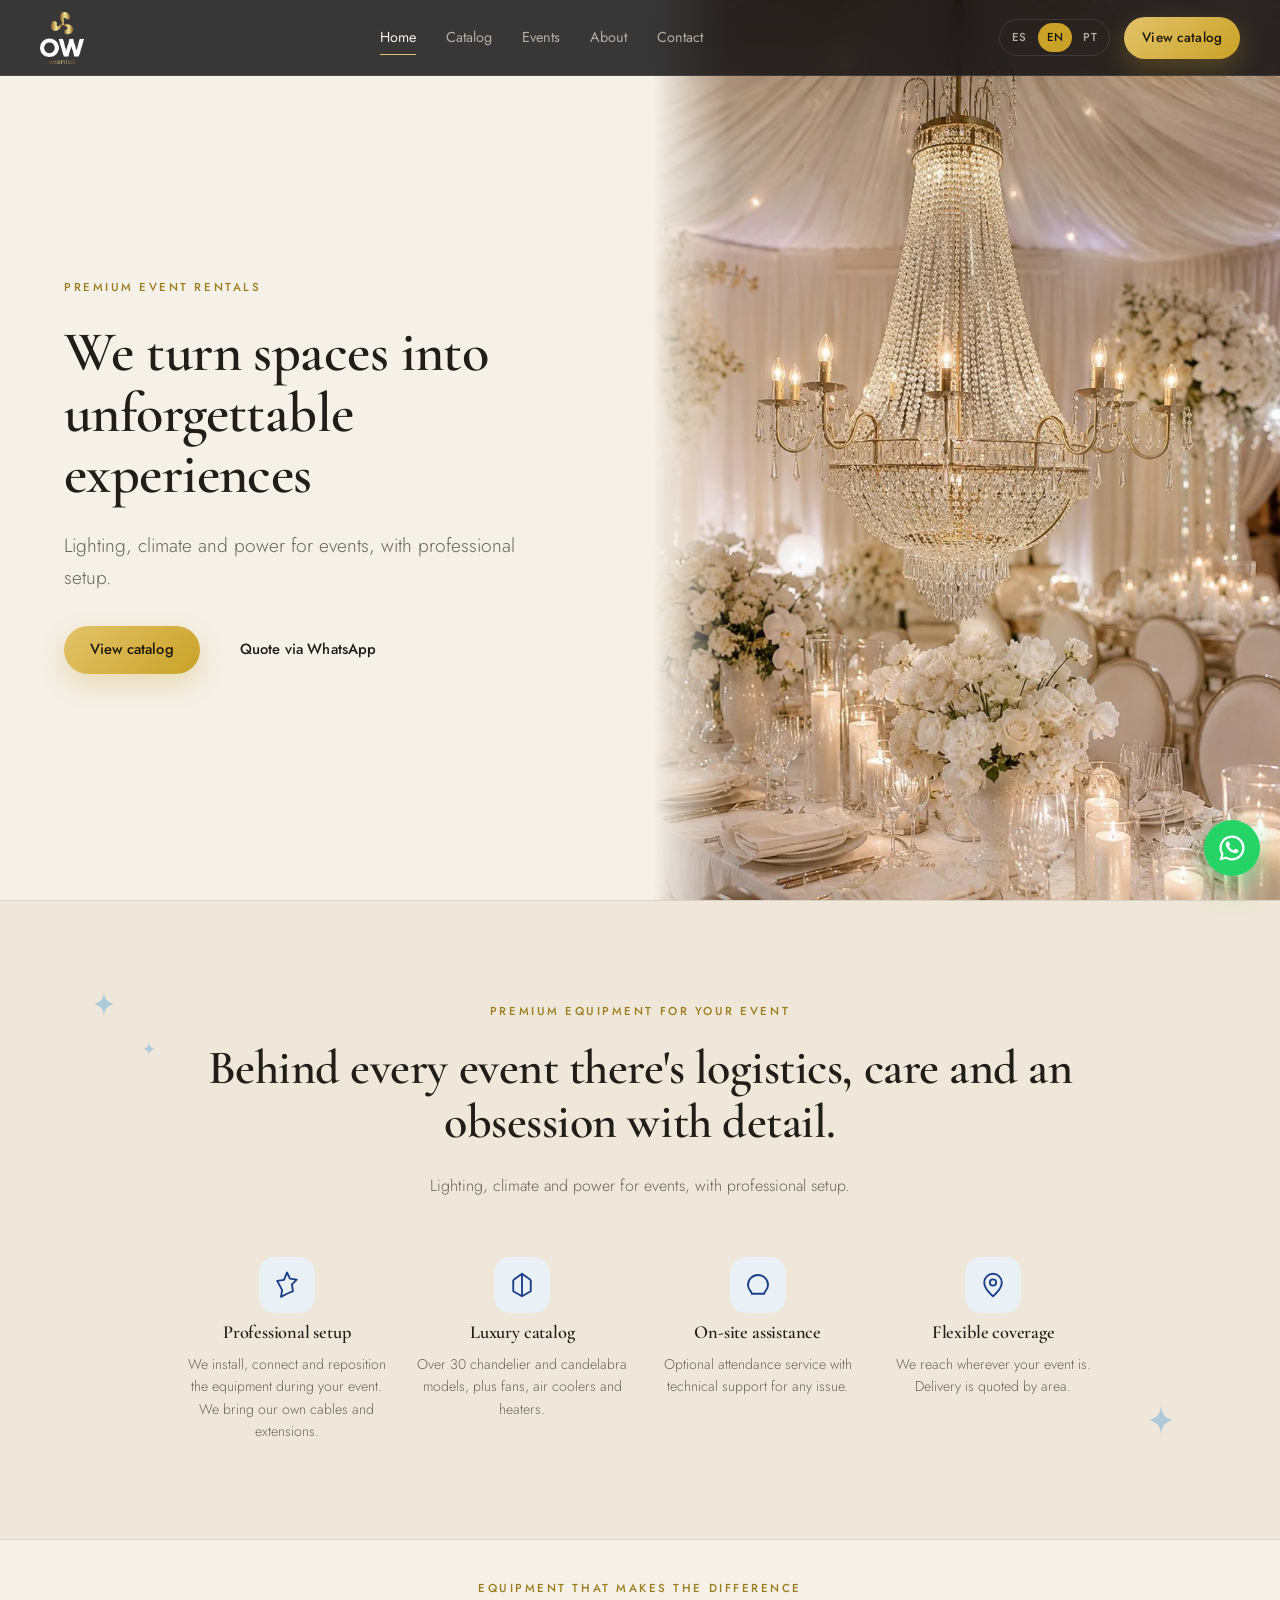
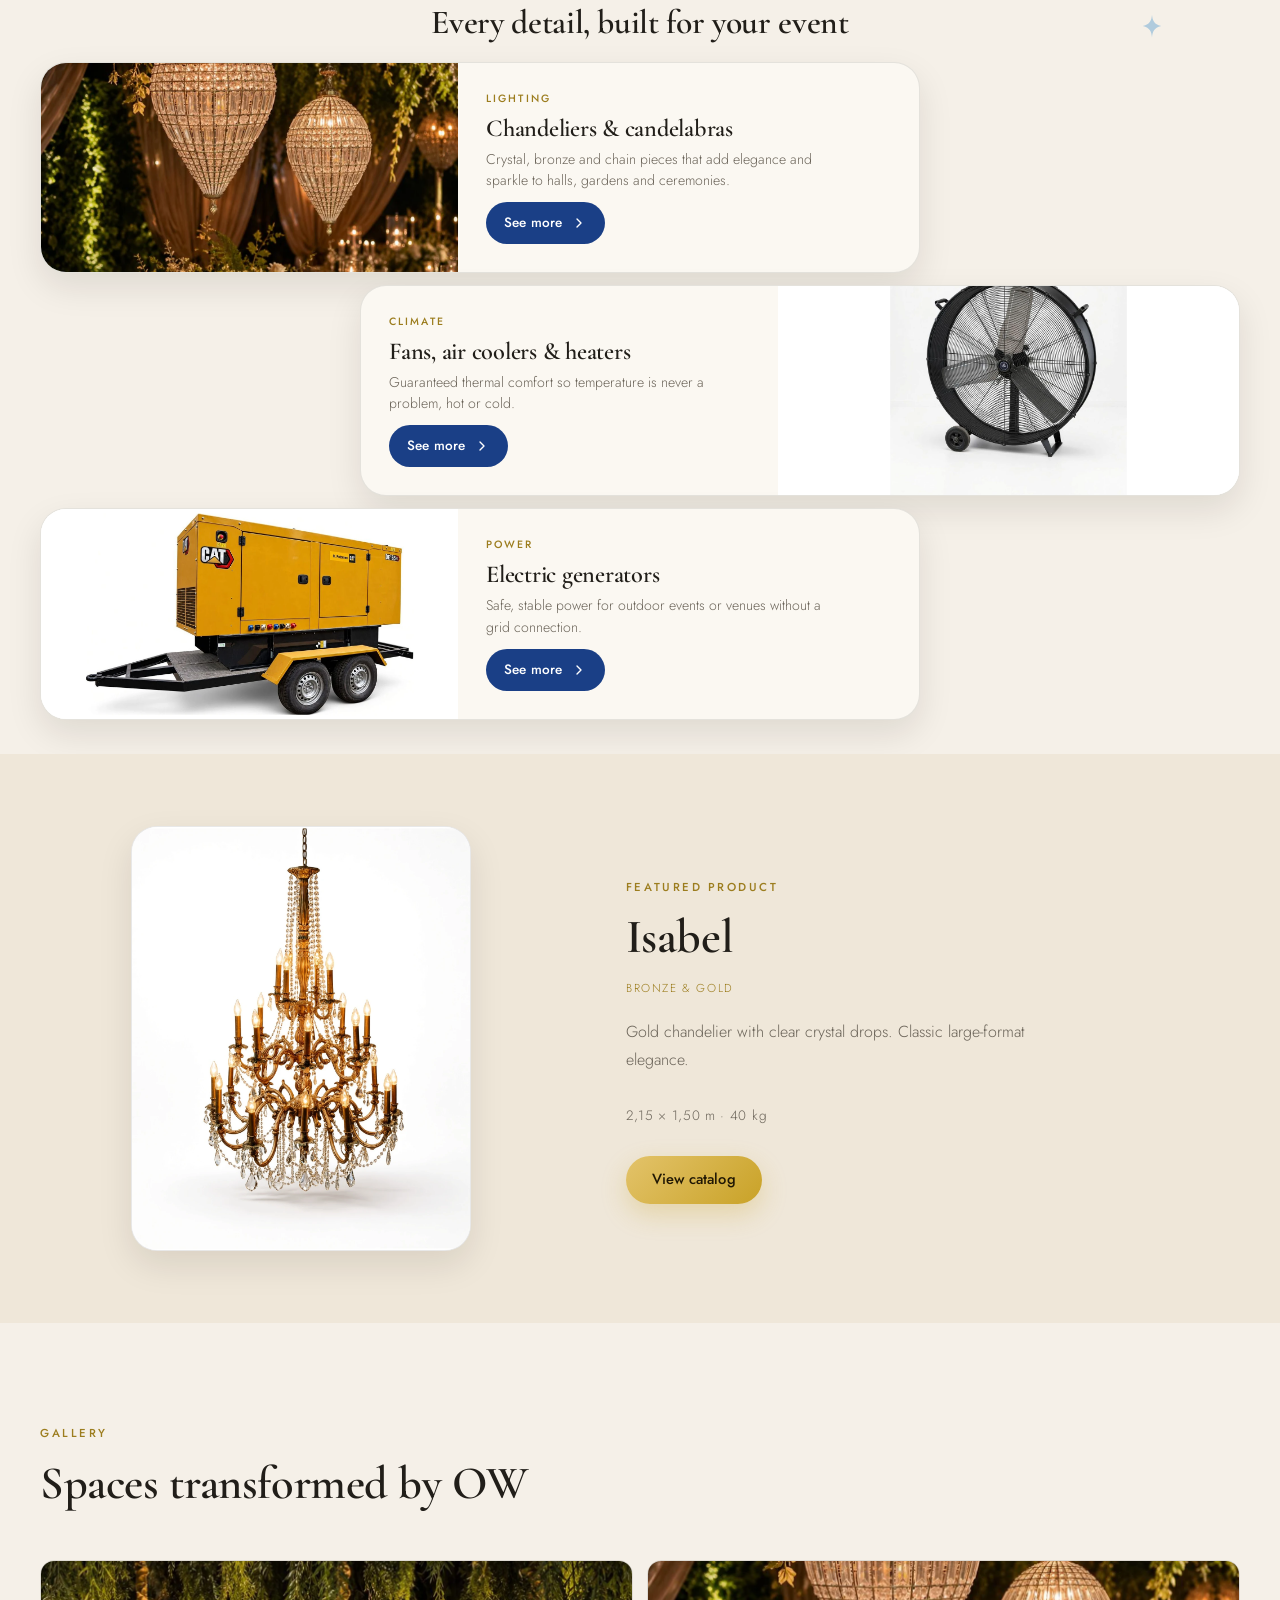
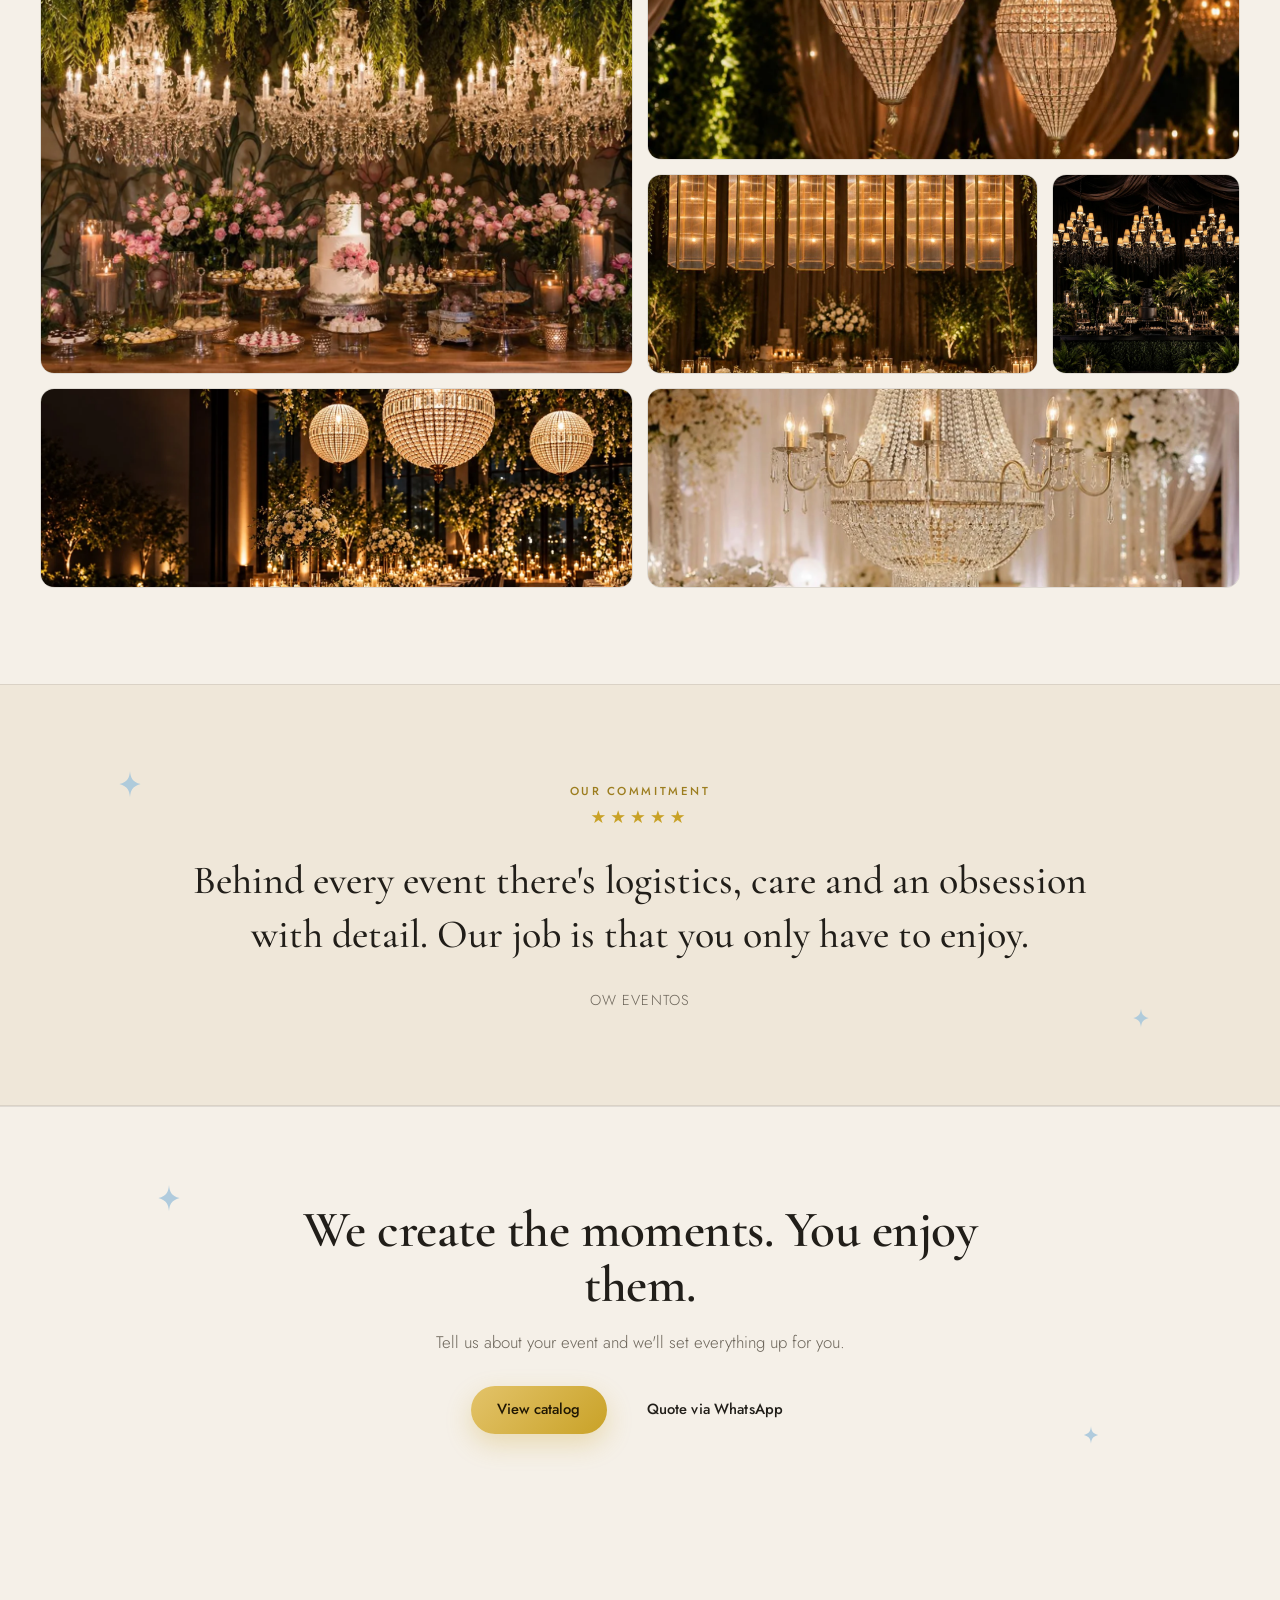
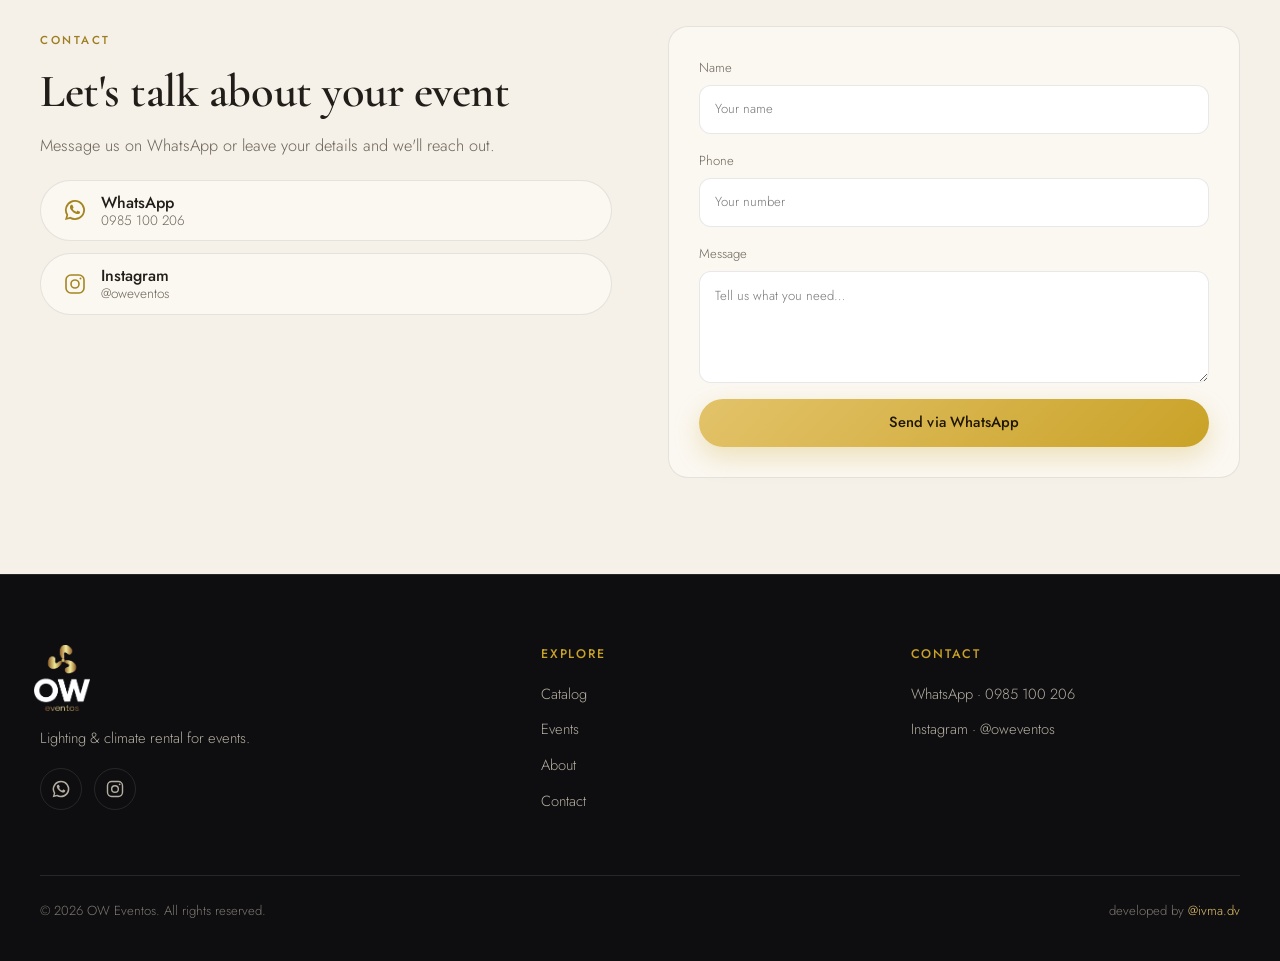
==== index.html @ a8bdd7af "Balance celeste to accents only (icons, floating sparkle dibujitos, navy CTAs); revert section fills" ====
<!DOCTYPE html>
<html lang="es">
<head>
  <meta charset="UTF-8" />
  <meta name="viewport" content="width=device-width, initial-scale=1.0" />
  <title>OW Eventos · Iluminación, climatización y energía para eventos</title>
  <meta name="description" content="OW Eventos — alquiler premium de arañas de cristal, climatización y energía para eventos en Paraguay. Montaje profesional." />
  <meta property="og:title" content="OW Eventos · Alquiler premium para eventos" />
  <meta property="og:description" content="Transformamos espacios en experiencias inolvidables." />
  <meta property="og:image" content="assets/img/gallery/evento-2.webp" />
  <link rel="icon" type="image/png" href="assets/img/logo.png" />
  <link rel="preconnect" href="https://fonts.googleapis.com" />
  <link rel="preconnect" href="https://fonts.gstatic.com" crossorigin />
  <link href="https://fonts.googleapis.com/css2?family=Cormorant+Garamond:wght@500;600;700&family=Jost:wght@300;400;500;600&display=swap" rel="stylesheet" />
  <link rel="stylesheet" href="https://unpkg.com/leaflet@1.9.4/dist/leaflet.css" integrity="sha256-p4NxAoJBhIIN+hmNHrzRCf9tD/miZyoHS5obTRR9BMY=" crossorigin="" />
  <script defer src="https://unpkg.com/leaflet@1.9.4/dist/leaflet.js" integrity="sha256-20nQCchB9co0qIjJZRGuk2/Z9VM+kNiyxNV1lvTlZBo=" crossorigin=""></script>
  <link rel="stylesheet" href="css/styles.css" />
</head>
<body data-page="home">

  <!-- ===================== HEADER ===================== -->
  <header class="hdr hdr--solid" id="hdr">
    <div class="container hdr-inner">
      <a href="index.html" class="hdr-logo" aria-label="OW Eventos"><img src="assets/img/logo-nocircle.png" alt="OW Eventos" /></a>
      <nav class="hdr-nav" aria-label="Principal">
        <a href="index.html" class="active" data-i18n="nav.home">Inicio</a>
        <a href="catalogo.html" data-i18n="nav.catalog">Catálogo</a>
        <a href="index.html#espacios" data-i18n="nav.gallery">Eventos</a>
        <a href="index.html#porque" data-i18n="nav.about">Nosotros</a>
        <a href="index.html#contacto" data-i18n="nav.contact">Contacto</a>
      </nav>
      <div class="hdr-actions">
        <div class="lang-switch" role="group" aria-label="Idioma">
          <button data-lang="es" class="active">ES</button>
          <button data-lang="en">EN</button>
          <button data-lang="pt">PT</button>
        </div>
        <a href="catalogo.html" class="btn btn-primary btn-sm hdr-cta" data-i18n="hero.cta">Ver catálogo</a>
        <button class="hdr-menu" id="menuBtn" aria-label="Abrir menú" aria-expanded="false"><span></span></button>
      </div>
    </div>
  </header>

  <!-- ===================== MENU OVERLAY ===================== -->
  <div class="menu-overlay" id="menuOverlay">
    <div class="container menu-panel">
      <div class="menu-top">
        <img src="assets/img/logo-nocircle.png" alt="OW Eventos" />
        <button class="menu-close" id="menuClose"><span data-i18n="nav.close">Cerrar</span><span class="x" aria-hidden="true">&times;</span></button>
      </div>
      <div class="menu-body">
        <nav class="menu-nav" aria-label="Principal">
          <a href="index.html" data-i18n="nav.home">Inicio</a>
          <a href="catalogo.html" data-i18n="nav.catalog">Catálogo</a>
          <a href="index.html#espacios" data-i18n="nav.gallery">Eventos</a>
          <a href="index.html#porque" data-i18n="nav.about">Nosotros</a>
          <a href="index.html#contacto" class="menu-cta" data-i18n="nav.contact">Contacto</a>
        </nav>
        <div class="menu-meta">
          <a id="menuWa" target="_blank" rel="noopener">WhatsApp · 0985 100 206</a>
          <a href="https://instagram.com/oweventos" target="_blank" rel="noopener">Instagram · @oweventos</a>
          <div class="lang-switch menu-lang" role="group" aria-label="Idioma">
            <button data-lang="es" class="active">ES</button>
            <button data-lang="en">EN</button>
            <button data-lang="pt">PT</button>
          </div>
        </div>
      </div>
    </div>
  </div>

  <!-- ===================== HERO (split editorial) ===================== -->
  <section class="hero-split" id="top">
    <div class="hero-copy2">
      <span class="eyebrow" data-i18n="hero.tag">Alquiler premium para eventos</span>
      <h1 class="hero-title" data-i18n="home.hero.title">Transformamos espacios en experiencias inolvidables</h1>
      <p class="hero-sub" data-i18n="home.hero.sub">Iluminación, climatización y energía para eventos, con montaje profesional.</p>
      <div class="hero-cta">
        <a href="catalogo.html" class="btn btn-primary" data-i18n="hero.cta">Ver catálogo</a>
        <a id="heroWa" class="btn btn-outline--dark" target="_blank" rel="noopener" data-i18n="hero.cta2">Cotizar por WhatsApp</a>
      </div>
    </div>
    <div class="hero-visual media-reveal">
      <img src="assets/img/gallery/hero.webp" alt="Evento iluminado por OW Eventos" />
    </div>
  </section>

  <!-- ===================== MANIFIESTO / NOSOTROS ===================== -->
  <section class="section on-cream manifesto" id="porque">
    <span class="deco-sparkle" style="top:14%;left:7%;width:28px;height:28px" aria-hidden="true"><svg><use href="#sparkle"></use></svg></span>
    <span class="deco-sparkle d2" style="top:22%;left:11%;width:16px;height:16px" aria-hidden="true"><svg><use href="#sparkle"></use></svg></span>
    <span class="deco-sparkle" style="bottom:16%;right:8%;width:34px;height:34px" aria-hidden="true"><svg><use href="#sparkle"></use></svg></span>
    <div class="container reveal">
      <span class="eyebrow" data-i18n="home.cat.eyebrow">Equipamiento premium para tu evento</span>
      <h2 data-i18n="about.subtitle">Detrás de cada evento hay logística, cuidado y una obsesión por los detalles.</h2>
      <p data-i18n="home.hero.sub">Iluminación, climatización y energía para eventos, con montaje profesional.</p>
      <div class="highlights">
        <div class="highlight">
          <span class="cat-ico"><svg viewBox="0 0 24 24" fill="none" stroke="currentColor" stroke-width="1.5" stroke-linejoin="round"><path d="M12 2l2.4 4.9 5.4.8-3.9 3.8.9 5.4L12 19l-4.8 2.5.9-5.4L4.2 8.7l5.4-.8L12 2z"/></svg></span>
          <h3 data-i18n="about.f1.title">Montaje profesional</h3>
          <p data-i18n="about.f1.text"></p>
        </div>
        <div class="highlight">
          <span class="cat-ico"><svg viewBox="0 0 24 24" fill="none" stroke="currentColor" stroke-width="1.5" stroke-linejoin="round"><path d="M12 3v18M5 8l7-5 7 5M5 8v9l7 4 7-4V8"/></svg></span>
          <h3 data-i18n="about.f2.title">Catálogo de lujo</h3>
          <p data-i18n="about.f2.text"></p>
        </div>
        <div class="highlight">
          <span class="cat-ico"><svg viewBox="0 0 24 24" fill="none" stroke="currentColor" stroke-width="1.5" stroke-linejoin="round"><path d="M4 12a8 8 0 1116 0c0 4-3 5-3 7H7c0-2-3-3-3-7z"/></svg></span>
          <h3 data-i18n="about.f3.title">Asistencia en el evento</h3>
          <p data-i18n="about.f3.text"></p>
        </div>
        <div class="highlight">
          <span class="cat-ico"><svg viewBox="0 0 24 24" fill="none" stroke="currentColor" stroke-width="1.5" stroke-linejoin="round"><path d="M12 21s-7-5.5-7-11a7 7 0 1114 0c0 5.5-7 11-7 11z"/><circle cx="12" cy="10" r="2.5"/></svg></span>
          <h3 data-i18n="about.f4.title">Cobertura flexible</h3>
          <p data-i18n="about.f4.text"></p>
        </div>
      </div>
    </div>
  </section>

  <!-- ===================== EQUIPOS (3 tarjetas) ===================== -->
  <section class="section on-cream" id="equipos">
    <span class="deco-sparkle" style="top:9%;right:9%;width:26px;height:26px" aria-hidden="true"><svg><use href="#sparkle"></use></svg></span>
    <div class="container">
      <div class="section-head equip-head reveal">
        <span class="eyebrow" data-i18n="home.diff.eyebrow">Equipos que marcan la diferencia</span>
        <h2 class="section-title" data-i18n="home.diff.title">Cada detalle, pensado para tu evento</h2>
      </div>
      <div class="equip-rows">
        <article class="equip-row reveal">
          <div class="equip-row-media media-reveal"><img src="assets/img/gallery/evento-2.webp" alt="Araña de cristal en un evento" loading="lazy" /></div>
          <div class="equip-row-body">
            <span class="equip-eyebrow" data-i18n="home.cat.lighting.title">Iluminación</span>
            <h3 data-i18n="home.diff.aranas.title">Arañas y candelabros</h3>
            <p data-i18n="home.diff.aranas.desc">Piezas de cristal, bronce y cadenas que suman elegancia y brillo a salones, jardines y ceremonias.</p>
            <a href="catalogo.html?cat=aranas" class="btn btn-wine btn-sm"><span data-i18n="home.diff.more">Ver más</span><svg viewBox="0 0 24 24" fill="none" stroke="currentColor" stroke-width="2" stroke-linecap="round" stroke-linejoin="round"><path d="M9 6l6 6-6 6"/></svg></a>
          </div>
        </article>
        <article class="equip-row equip-row--reverse reveal">
          <div class="equip-row-media media-reveal"><img src="assets/img/gallery/climatizacion.webp" alt="Climatización" loading="lazy" /></div>
          <div class="equip-row-body">
            <span class="equip-eyebrow" data-i18n="home.cat.climate.title">Climatización</span>
            <h3 data-i18n="home.diff.clima.title">Ventiladores, climatizadores y estufas</h3>
            <p data-i18n="home.diff.clima.desc">Confort térmico garantizado para que la temperatura nunca sea un problema, tengas frío o calor.</p>
            <a href="catalogo.html?cat=climatizacion" class="btn btn-wine btn-sm"><span data-i18n="home.diff.more">Ver más</span><svg viewBox="0 0 24 24" fill="none" stroke="currentColor" stroke-width="2" stroke-linecap="round" stroke-linejoin="round"><path d="M9 6l6 6-6 6"/></svg></a>
          </div>
        </article>
        <article class="equip-row reveal">
          <div class="equip-row-media media-reveal"><img src="assets/img/gallery/generadores.webp" alt="Generadores eléctricos CAT" loading="lazy" /></div>
          <div class="equip-row-body">
            <span class="equip-eyebrow" data-i18n="home.cat.energy.title">Energía</span>
            <h3 data-i18n="home.diff.energia.title">Generadores eléctricos</h3>
            <p data-i18n="home.diff.energia.desc">Energía segura y estable para eventos al aire libre o sin acceso a la red.</p>
            <a href="catalogo.html?cat=generadores" class="btn btn-wine btn-sm"><span data-i18n="home.diff.more">Ver más</span><svg viewBox="0 0 24 24" fill="none" stroke="currentColor" stroke-width="2" stroke-linecap="round" stroke-linejoin="round"><path d="M9 6l6 6-6 6"/></svg></a>
          </div>
        </article>
      </div>
    </div>
  </section>

  <!-- ===================== PRODUCTO DESTACADO ===================== -->
  <section class="spotlight" id="destacado">
    <div class="container spotlight-inner">
      <div class="spotlight-media reveal media-reveal"><img id="spotImg" src="assets/img/products/isabel-1.webp" alt="" /></div>
      <div class="spotlight-body reveal">
        <span class="eyebrow" data-i18n="home.spotlight.eyebrow">Producto destacado</span>
        <h2 id="spotName">Isabel</h2>
        <span class="spotlight-tag" id="spotTag"></span>
        <p id="spotDesc"></p>
        <p class="spotlight-dims" id="spotDims"></p>
        <a href="catalogo.html" class="btn btn-primary" data-i18n="hero.cta">Ver catálogo</a>
      </div>
    </div>
  </section>

  <!-- ===================== ESPACIOS (galería) ===================== -->
  <section class="section on-cream" id="espacios">
    <div class="container">
      <div class="section-head reveal">
        <span class="eyebrow" data-i18n="home.spaces.eyebrow">Galería</span>
        <h2 class="section-title" data-i18n="home.spaces.title">Espacios transformados por OW</h2>
      </div>
      <div class="spaces-grid" id="spacesGrid"></div>
    </div>
  </section>

  <!-- ===================== COMPROMISO ===================== -->
  <section class="pledge">
    <span class="deco-sparkle" style="top:20%;left:9%;width:30px;height:30px" aria-hidden="true"><svg><use href="#sparkle"></use></svg></span>
    <span class="deco-sparkle d2" style="bottom:18%;right:10%;width:22px;height:22px" aria-hidden="true"><svg><use href="#sparkle"></use></svg></span>
    <div class="container reveal">
      <span class="eyebrow" data-i18n="home.pledge.eyebrow">Nuestro compromiso</span>
      <div class="pledge-stars" aria-hidden="true">★★★★★</div>
      <blockquote data-i18n="home.pledge.quote">Detrás de cada evento hay logística, cuidado y una obsesión por los detalles.</blockquote>
      <span class="pledge-author" data-i18n="home.pledge.author">OW Eventos</span>
    </div>
  </section>

  <!-- ===================== CIERRE ===================== -->
  <section class="closing">
    <span class="deco-sparkle" style="top:18%;left:12%;width:30px;height:30px" aria-hidden="true"><svg><use href="#sparkle"></use></svg></span>
    <span class="deco-sparkle d2" style="bottom:20%;right:14%;width:20px;height:20px" aria-hidden="true"><svg><use href="#sparkle"></use></svg></span>
    <div class="container closing-inner reveal">
      <h2 data-i18n="home.closing.title">Creamos momentos. Vos los disfrutás.</h2>
      <p data-i18n="home.closing.sub">Contanos de tu evento y armamos todo por vos.</p>
      <div class="hero-cta">
        <a href="catalogo.html" class="btn btn-primary" data-i18n="hero.cta">Ver catálogo</a>
        <a id="closingWa" class="btn btn-outline--dark" target="_blank" rel="noopener" data-i18n="hero.cta2">Cotizar por WhatsApp</a>
      </div>
    </div>
  </section>

  <!-- ===================== CONTACTO ===================== -->
  <section class="section on-cream contact" id="contacto">
    <div class="container contact-inner">
      <div class="contact-copy reveal">
        <span class="eyebrow" data-i18n="nav.contact">Contacto</span>
        <h2 class="section-title" data-i18n="contact.title">Hablemos de tu evento</h2>
        <p class="section-sub" data-i18n="contact.subtitle">Escribinos por WhatsApp o dejanos tus datos.</p>
        <div class="contact-direct">
          <a class="contact-pill" id="waLink" target="_blank" rel="noopener">
            <svg viewBox="0 0 24 24" aria-hidden="true"><use href="#waIcon"></use></svg>
            <span><b data-i18n="contact.whatsapp">WhatsApp</b><em id="waNumber">0985 100 206</em></span>
          </a>
          <a class="contact-pill" id="igLink" target="_blank" rel="noopener">
            <svg viewBox="0 0 24 24" aria-hidden="true"><rect x="3" y="3" width="18" height="18" rx="5" fill="none" stroke="currentColor" stroke-width="1.6"/><circle cx="12" cy="12" r="4" fill="none" stroke="currentColor" stroke-width="1.6"/><circle cx="17.5" cy="6.5" r="1" fill="currentColor"/></svg>
            <span><b data-i18n="contact.instagram">Instagram</b><em>@oweventos</em></span>
          </a>
        </div>
      </div>
      <form class="contact-form reveal" id="contactForm">
        <label><span data-i18n="contact.name">Nombre</span><input type="text" name="name" required data-i18n-ph="contact.name_ph" /></label>
        <label><span data-i18n="contact.phone">Teléfono</span><input type="tel" name="phone" data-i18n-ph="contact.phone_ph" /></label>
        <label><span data-i18n="contact.message">Mensaje</span><textarea name="message" rows="4" required data-i18n-ph="contact.message_ph"></textarea></label>
        <button type="submit" class="btn btn-primary btn-block" data-i18n="contact.send">Enviar por WhatsApp</button>
      </form>
    </div>
  </section>

  <!-- ===================== FOOTER ===================== -->
  <footer class="site-footer">
    <div class="container footer-inner">
      <div class="footer-brand">
        <img src="assets/img/logo-nocircle.png" alt="OW Eventos" />
        <p data-i18n="footer.tagline">Alquiler de iluminación y climatización para eventos.</p>
        <div class="footer-social">
          <a id="footWa" target="_blank" rel="noopener" aria-label="WhatsApp"><svg viewBox="0 0 24 24"><use href="#waIcon"></use></svg></a>
          <a href="https://instagram.com/oweventos" target="_blank" rel="noopener" aria-label="Instagram"><svg viewBox="0 0 24 24"><rect x="3" y="3" width="18" height="18" rx="5" fill="none" stroke="currentColor" stroke-width="1.7"/><circle cx="12" cy="12" r="4" fill="none" stroke="currentColor" stroke-width="1.7"/><circle cx="17.6" cy="6.4" r="1.1" fill="currentColor"/></svg></a>
        </div>
      </div>
      <div class="footer-col">
        <h4 data-i18n="footer.explore">Explorar</h4>
        <a href="catalogo.html" data-i18n="nav.catalog">Catálogo</a>
        <a href="index.html#espacios" data-i18n="nav.gallery">Eventos</a>
        <a href="index.html#porque" data-i18n="nav.about">Nosotros</a>
        <a href="index.html#contacto" data-i18n="nav.contact">Contacto</a>
      </div>
      <div class="footer-col">
        <h4 data-i18n="footer.contact">Contacto</h4>
        <a id="footWaText" target="_blank" rel="noopener">WhatsApp · 0985 100 206</a>
        <a href="https://instagram.com/oweventos" target="_blank" rel="noopener">Instagram · @oweventos</a>
      </div>
    </div>
    <div class="footer-bottom container">
      <span>© <span id="year"></span> OW Eventos. <span data-i18n="footer.rights">Todos los derechos reservados.</span></span>
      <span class="footer-credit"><span data-i18n="footer.dev">desarrollado por</span> <a href="https://instagram.com/ivma.dv" target="_blank" rel="noopener">@ivma.dv</a></span>
    </div>
  </footer>

  <!-- ===================== SHARED: cart bar, bottom nav, wa float, modals ===================== -->
  <div class="cart-bar" id="cartBar">
    <div class="cart-inner">
      <button class="cart-clear" id="clearSelection" data-i18n="bar.clear">Vaciar</button>
      <div class="cart-info"><b data-i18n="bar.mycart">Mi cotización</b><span><span id="selectCount">0</span> <span id="selectWord" data-i18n="bar.products">productos</span></span></div>
      <button class="btn btn-primary btn-sm" id="openQuote"><svg viewBox="0 0 24 24" aria-hidden="true"><use href="#waIcon"></use></svg><span data-i18n="bar.view">Ver</span></button>
    </div>
  </div>

  <nav class="bottom-nav" aria-label="Navegación">
    <ul>
      <li><a href="index.html" data-nav="home"><svg viewBox="0 0 24 24" fill="none" stroke="currentColor" stroke-width="1.7" stroke-linecap="round" stroke-linejoin="round"><path d="M3 11l9-8 9 8"/><path d="M5 10v10h5v-6h4v6h5V10"/></svg><span data-i18n="nav.home">Inicio</span></a></li>
      <li><a href="catalogo.html" data-nav="catalog"><svg viewBox="0 0 24 24" fill="none" stroke="currentColor" stroke-width="1.7" stroke-linecap="round" stroke-linejoin="round"><rect x="3" y="3" width="7" height="7" rx="1.5"/><rect x="14" y="3" width="7" height="7" rx="1.5"/><rect x="3" y="14" width="7" height="7" rx="1.5"/><rect x="14" y="14" width="7" height="7" rx="1.5"/></svg><span data-i18n="nav.catalog">Catálogo</span></a></li>
      <li><a href="index.html#espacios" data-nav="events"><svg viewBox="0 0 24 24" fill="none" stroke="currentColor" stroke-width="1.7" stroke-linecap="round" stroke-linejoin="round"><rect x="3" y="4" width="18" height="16" rx="2"/><path d="M3 9h18M8 4v5"/></svg><span data-i18n="nav.gallery">Eventos</span></a></li>
      <li><a href="index.html#contacto" data-nav="contact"><svg viewBox="0 0 24 24" fill="none" stroke="currentColor" stroke-width="1.7" stroke-linecap="round" stroke-linejoin="round"><path d="M4 4h16v12H7l-3 3V4z"/></svg><span data-i18n="nav.contact">Contacto</span></a></li>
    </ul>
  </nav>

  <a class="wa-float" id="waFloat" target="_blank" rel="noopener" aria-label="WhatsApp"><svg viewBox="0 0 24 24" aria-hidden="true"><use href="#waIcon"></use></svg></a>

  <!-- Quote modal -->
  <div class="modal-overlay" id="quoteModal" hidden>
    <div class="modal" role="dialog" aria-modal="true" aria-labelledby="modalTitle">
      <button class="modal-close" id="modalClose" aria-label="Cerrar">&times;</button>
      <div class="modal-head">
        <h3 id="modalTitle" data-i18n="modal.title">Solicitá tu cotización</h3>
        <p data-i18n="modal.subtitle">Contanos del evento y las cantidades.</p>
      </div>
      <div class="modal-body">
        <div class="modal-section">
          <h4 data-i18n="modal.step_event">Datos del evento</h4>
          <div class="field-row">
            <label class="field"><span data-i18n="modal.name">Tu nombre</span><input type="text" id="qName" data-i18n-ph="modal.name_ph" /></label>
            <label class="field"><span data-i18n="modal.location">Ubicación del evento</span><input type="text" id="qLocation" data-i18n-ph="modal.location_ph" /></label>
          </div>
          <div class="field-row">
            <label class="field"><span data-i18n="modal.days">Cantidad de días</span><input type="number" id="qDays" min="1" value="1" /></label>
            <label class="field"><span data-i18n="modal.date">Fecha del evento (opcional)</span><input type="date" id="qDate" /></label>
          </div>
          <div class="map-block">
            <div class="map-actions">
              <button type="button" class="map-btn" id="mapToggle"><svg viewBox="0 0 24 24" aria-hidden="true"><path d="M12 21s-7-5.5-7-11a7 7 0 0114 0c0 5.5-7 11-7 11z" fill="none" stroke="currentColor" stroke-width="1.7"/><circle cx="12" cy="10" r="2.4" fill="none" stroke="currentColor" stroke-width="1.7"/></svg><span data-i18n="modal.map_pick">Marcar en el mapa</span></button>
              <button type="button" class="map-btn" id="mapGeo"><svg viewBox="0 0 24 24" aria-hidden="true"><path d="M12 2v3M12 19v3M2 12h3M19 12h3" stroke="currentColor" stroke-width="1.7" stroke-linecap="round"/><circle cx="12" cy="12" r="6" fill="none" stroke="currentColor" stroke-width="1.7"/></svg><span data-i18n="modal.map_geo">Usar mi ubicación</span></button>
            </div>
            <div id="mapWrap" hidden><div id="pickMap"></div><p class="map-picked" id="mapPicked" hidden></p></div>
          </div>
        </div>
        <div class="modal-section">
          <h4 data-i18n="modal.step_items">Productos y cantidades</h4>
          <div id="quoteItems" class="quote-items"></div>
          <p id="quoteEmpty" class="quote-empty" hidden data-i18n="modal.empty"></p>
        </div>
        <div class="estimate" id="estimateBox"><p class="estimate-note" data-i18n="modal.quote_note">Un representante te enviará la cotización por WhatsApp.</p></div>
      </div>
      <div class="modal-foot">
        <button class="btn btn-outline" id="modalCancel" data-i18n="modal.close">Cerrar</button>
        <button class="btn btn-primary" id="sendQuote"><svg viewBox="0 0 24 24" aria-hidden="true"><use href="#waIcon"></use></svg><span data-i18n="modal.send">Enviar por WhatsApp</span></button>
      </div>
    </div>
  </div>

  <!-- Product detail modal -->
  <div class="modal-overlay" id="prodModal" hidden>
    <div class="modal prod-modal" role="dialog" aria-modal="true">
      <button class="modal-close" id="prodClose" aria-label="Cerrar">&times;</button>
      <div class="prod-modal-media"><img id="prodImg" src="" alt="" /></div>
      <div class="prod-modal-body">
        <span class="prod-modal-badge" id="prodBadge"></span>
        <h3 id="prodName"></h3>
        <span class="pcard-dims" id="prodDims"></span>
        <p class="pcard-desc" id="prodDesc"></p>
        <div class="prod-modal-foot"><button class="btn btn-primary" id="prodSelect" data-add=""></button></div>
      </div>
    </div>
  </div>

  <!-- Lightbox -->
  <div class="lightbox" id="lightbox" hidden><button class="lightbox-close" aria-label="Cerrar">&times;</button><img id="lightboxImg" src="" alt="" /></div>

  <!-- SVG sprite -->
  <svg width="0" height="0" style="position:absolute" aria-hidden="true">
    <symbol id="fanIcon" viewBox="0 0 100 100"><g fill="currentColor"><path d="M50 50 C46 32 55 16 68 20 C77 23 74 41 57 48 Z"/><path d="M50 50 C46 32 55 16 68 20 C77 23 74 41 57 48 Z" transform="rotate(120 50 50)"/><path d="M50 50 C46 32 55 16 68 20 C77 23 74 41 57 48 Z" transform="rotate(240 50 50)"/><circle cx="50" cy="50" r="6.5"/></g></symbol>
    <symbol id="sparkle" viewBox="0 0 24 24"><path d="M12 1.5c.55 5.4 1.7 8.55 8.5 10.5-6.8 1.95-7.95 5.1-8.5 10.5-.55-5.4-1.7-8.55-8.5-10.5 6.8-1.95 7.95-5.1 8.5-10.5z" fill="currentColor"/></symbol>
    <symbol id="waIcon" viewBox="0 0 24 24"><path fill="currentColor" d="M12 2a10 10 0 00-8.6 15.1L2 22l5.05-1.32A10 10 0 1012 2zm0 18.2c-1.5 0-2.98-.4-4.27-1.16l-.3-.18-2.99.78.8-2.92-.2-.31A8.2 8.2 0 1112 20.2z"/><path fill="currentColor" d="M9.5 7.2c-.18-.42-.37-.42-.55-.43h-.47c-.16 0-.43.06-.66.31-.22.25-.86.85-.86 2.06 0 1.22.88 2.39 1 2.56.13.16 1.72 2.76 4.25 3.76 2.1.83 2.53.66 2.98.62.46-.04 1.47-.6 1.68-1.18.2-.58.2-1.08.15-1.18-.06-.1-.22-.16-.46-.28-.24-.12-1.43-.7-1.65-.78-.22-.08-.38-.12-.55.12-.16.25-.63.79-.77.95-.14.16-.28.18-.52.06-.24-.12-1.02-.38-1.94-1.2-.72-.64-1.2-1.43-1.34-1.67-.14-.24-.02-.37.1-.49.11-.11.24-.28.37-.42.12-.14.16-.24.24-.4.08-.16.04-.3-.02-.42-.06-.12-.53-1.32-.74-1.8z"/></symbol>
  </svg>

  <script src="js/i18n.js"></script>
  <script src="js/products.js"></script>
  <script src="js/app.js"></script>
</body>
</html>
---- css/styles.css ----
/* ==========================================================================
   OW EVENTOS — Rediseño premium nocturno
   Ver DESIGN.md para el sistema de diseño.
   ========================================================================== */

/* ----------------------------- Tokens ----------------------------- */
:root {
  --ink: #0E0E10;
  --ink-2: #17171A;
  --ink-3: #1F1F23;
  --photo-black: #020309;
  --cream: #F5F0E8;
  --cream-2: #EFE7D9;
  --cream-card: #FBF8F2;
  --wine: #3E1526;
  --wine-deep: #250B16;
  --celeste: #E9F1F7;
  --celeste-2: #DCEAF3;
  --celeste-line: rgba(20, 48, 110, 0.12);
  --celeste-deco: #a9c8dc;
  --navy: #1a3f86;
  --navy-2: #12305f;
  --gold: #C9A227;
  --gold-bright: #E3C36A;
  --gold-grad: linear-gradient(135deg, #E3C36A, #C9A227);
  --on-dark: #F3EFE8;
  --on-dark-muted: #B4ADA1;
  --on-dark-faint: #7E7970;
  --on-cream: #211E19;
  --on-cream-muted: #6B6459;
  --wa-green: #25D366;
  --line-dark: rgba(255, 255, 255, 0.10);
  --line-dark-soft: rgba(255, 255, 255, 0.06);
  --line-cream: rgba(0, 0, 0, 0.09);

  --serif: "Cormorant Garamond", Georgia, "Times New Roman", serif;
  --sans: "Jost", system-ui, -apple-system, "Segoe UI", Roboto, sans-serif;

  --radius: 20px;
  --radius-sm: 14px;
  --radius-lg: 26px;
  --shadow-dark: 0 24px 60px rgba(0, 0, 0, 0.45);
  --shadow-cream: 0 14px 34px rgba(30, 20, 10, 0.10);
  --container: 1200px;
  --header-h: 76px;
  --bottom-nav-h: 64px;
  --ease: cubic-bezier(0.22, 0.61, 0.36, 1);
}

/* ----------------------------- Reset ----------------------------- */
* { margin: 0; padding: 0; box-sizing: border-box; }
html { scroll-behavior: smooth; -webkit-text-size-adjust: 100%; }
body {
  font-family: var(--sans); font-weight: 300; font-size: 16px; line-height: 1.6;
  background: var(--cream); color: var(--on-cream);
  -webkit-font-smoothing: antialiased; overflow-x: hidden;
}
img, video { display: block; max-width: 100%; }
a { color: inherit; text-decoration: none; }
button { font: inherit; color: inherit; background: none; border: none; cursor: pointer; }
input, textarea, select { font: inherit; }
ul { list-style: none; }
[hidden] { display: none !important; }
::selection { background: var(--gold); color: #17130a; }
:focus-visible { outline: 2px solid var(--gold-bright); outline-offset: 3px; border-radius: 4px; }

.container { width: min(100% - 40px, var(--container)); margin-inline: auto; }

/* ----------------------------- Typography ----------------------------- */
h1, h2, h3 { font-family: var(--serif); font-weight: 600; line-height: 1.08; letter-spacing: -0.01em; }
.eyebrow {
  font-family: var(--sans); font-size: 0.72rem; font-weight: 500;
  text-transform: uppercase; letter-spacing: 0.22em; color: var(--gold);
  display: inline-block;
}
.section { padding: 96px 0; position: relative; }
.section-head { max-width: 640px; margin-bottom: 52px; }
.section-title { font-size: clamp(2rem, 4.4vw, 2.9rem); margin-top: 14px; }
.section-sub { color: var(--on-cream-muted); font-size: 1.02rem; margin-top: 16px; line-height: 1.7; }
.on-dark .section-sub, .section--dark .section-sub { color: var(--on-dark-muted); }

/* ----------------------------- Buttons ----------------------------- */
.btn {
  display: inline-flex; align-items: center; justify-content: center; gap: 9px;
  min-height: 48px; padding: 0 26px; border-radius: 999px;
  font-family: var(--sans); font-size: 0.92rem; font-weight: 500; letter-spacing: 0.01em;
  transition: transform 0.3s var(--ease), background 0.3s, border-color 0.3s, color 0.3s, box-shadow 0.3s;
  white-space: nowrap;
}
.btn svg { width: 18px; height: 18px; flex-shrink: 0; }
.btn-primary { background: var(--gold-grad); color: #201704; box-shadow: 0 10px 26px rgba(201, 162, 39, 0.28); }
.btn-primary:hover { transform: translateY(-2px); box-shadow: 0 16px 34px rgba(201, 162, 39, 0.38); }
.btn-outline { border: 1px solid rgba(255, 255, 255, 0.4); color: var(--on-dark); }
.btn-outline:hover { border-color: var(--gold-bright); color: var(--gold-bright); }
.on-cream .btn-outline, .btn-outline--dark { border-color: rgba(0, 0, 0, 0.25); color: var(--on-cream); }
.on-cream .btn-outline:hover, .btn-outline--dark:hover { border-color: var(--gold); color: var(--gold); }
.btn-block { width: 100%; }
.btn-sm { min-height: 42px; padding: 0 18px; font-size: 0.85rem; }

/* ----------------------------- Header ----------------------------- */
.hdr {
  position: fixed; top: 0; left: 0; right: 0; z-index: 100; height: var(--header-h);
  display: flex; align-items: center;
  transition: background 0.4s var(--ease), border-color 0.4s, backdrop-filter 0.4s;
  border-bottom: 1px solid transparent;
}
.hdr-inner { display: flex; align-items: center; justify-content: space-between; gap: 20px; }
.hdr.scrolled, .hdr--solid {
  background: rgba(14, 14, 16, 0.82); backdrop-filter: blur(14px);
  border-bottom-color: var(--line-dark);
}
.hdr-logo img { height: 52px; width: auto; transition: transform 0.4s var(--ease); }
.hdr-logo:hover img { transform: scale(1.04); }
.hdr-nav { display: flex; align-items: center; gap: 30px; }
.hdr-nav a { font-size: 0.9rem; font-weight: 400; color: var(--on-dark-muted); transition: color 0.3s; position: relative; }
.hdr-nav a::after { content: ""; position: absolute; left: 0; bottom: -6px; width: 0; height: 1px; background: var(--gold-bright); transition: width 0.3s var(--ease); }
.hdr-nav a:hover, .hdr-nav a.active { color: var(--on-dark); }
.hdr-nav a.active::after, .hdr-nav a:hover::after { width: 100%; }
.hdr-actions { display: flex; align-items: center; gap: 14px; }

.lang-switch { display: inline-flex; gap: 2px; border: 1px solid var(--line-dark); border-radius: 999px; padding: 3px; }
.lang-switch button { font-size: 0.72rem; font-weight: 500; letter-spacing: 0.04em; color: var(--on-dark-muted); padding: 5px 9px; border-radius: 999px; transition: all 0.25s; }
.lang-switch button.active { background: var(--gold); color: #17130a; }

.hdr-menu { display: none; width: 44px; height: 44px; align-items: center; justify-content: center; }
.hdr-menu span { display: block; width: 24px; height: 2px; background: var(--on-dark); position: relative; }
.hdr-menu span::before, .hdr-menu span::after { content: ""; position: absolute; left: 0; width: 24px; height: 2px; background: var(--on-dark); }
.hdr-menu span::before { top: -7px; } .hdr-menu span::after { top: 7px; }

/* full-screen menu overlay (mobile) */
.menu-overlay { position: fixed; inset: 0; z-index: 200; background: var(--ink); opacity: 0; visibility: hidden; transition: opacity 0.45s var(--ease), visibility 0.45s; }
.menu-overlay.open { opacity: 1; visibility: visible; }
.menu-panel { height: 100%; display: flex; flex-direction: column; padding: 22px 0 40px; }
.menu-top { display: flex; align-items: center; justify-content: space-between; }
.menu-top img { height: 48px; }
.menu-close { display: inline-flex; align-items: center; gap: 8px; font-size: 0.85rem; color: var(--on-dark-muted); }
.menu-close .x { font-size: 1.8rem; line-height: 1; }
.menu-body { flex: 1; display: flex; flex-direction: column; justify-content: center; gap: 30px; }
.menu-nav { display: flex; flex-direction: column; gap: 6px; }
.menu-nav a { font-family: var(--serif); font-size: 2.4rem; color: var(--on-dark); opacity: 0; transform: translateY(16px); }
.menu-overlay.open .menu-nav a { animation: menuIn 0.5s var(--ease) forwards; }
.menu-overlay.open .menu-nav a:nth-child(1) { animation-delay: 0.08s; }
.menu-overlay.open .menu-nav a:nth-child(2) { animation-delay: 0.14s; }
.menu-overlay.open .menu-nav a:nth-child(3) { animation-delay: 0.20s; }
.menu-overlay.open .menu-nav a:nth-child(4) { animation-delay: 0.26s; }
.menu-overlay.open .menu-nav a:nth-child(5) { animation-delay: 0.32s; }
@keyframes menuIn { to { opacity: 1; transform: none; } }
.menu-nav a.menu-cta { color: var(--gold-bright); }
.menu-meta { display: flex; flex-direction: column; gap: 14px; border-top: 1px solid var(--line-dark); padding-top: 24px; }
.menu-meta a { color: var(--on-dark-muted); font-size: 0.95rem; }
.menu-lang { align-self: flex-start; }

/* ----------------------------- Hero ----------------------------- */
.hero { position: relative; min-height: 100svh; display: flex; align-items: flex-end; overflow: hidden; }
.hero-bg { position: absolute; inset: 0; width: 100%; height: 100%; object-fit: cover; z-index: 0; }
.hero-scrim { position: absolute; inset: 0; z-index: 1;
  background: linear-gradient(180deg, rgba(14,14,16,0.55) 0%, rgba(14,14,16,0.15) 38%, rgba(14,14,16,0.75) 82%, var(--ink) 100%); }
.hero-content { position: relative; z-index: 2; padding: 0 0 clamp(64px, 12vh, 130px); max-width: 760px; }
.hero-title { font-size: clamp(2.6rem, 7vw, 5rem); margin: 18px 0 22px; }
.hero-sub { font-size: clamp(1rem, 1.6vw, 1.2rem); color: var(--on-dark-muted); max-width: 540px; line-height: 1.7; margin-bottom: 34px; }
.hero-cta { display: flex; flex-wrap: wrap; gap: 14px; }

/* hero split (editorial, sin video) */
.hero-split { display: grid; grid-template-columns: 1.02fr 0.98fr; min-height: 100svh; background: var(--cream); }
.hero-copy2 { display: flex; flex-direction: column; justify-content: center; gap: 20px; padding: calc(var(--header-h) + 24px) clamp(28px, 5vw, 84px) 48px; }
.hero-copy2 .eyebrow { color: #9c7d1e; }
.hero-copy2 .hero-title { font-size: clamp(2.3rem, 4.4vw, 4rem); margin: 6px 0 4px; color: var(--on-cream); }
.hero-copy2 .hero-sub { color: var(--on-cream-muted); max-width: 44ch; margin-bottom: 12px; }
.hero-visual { position: relative; overflow: hidden; background: var(--photo-black); }
.hero-visual img { position: absolute; inset: 0; width: 100%; height: 100%; object-fit: cover; }
.hero-visual::after { content: ""; position: absolute; inset: 0; background: linear-gradient(90deg, var(--cream), transparent 12%); }

/* ----------------------------- Cream sections ----------------------------- */
.on-cream { background: var(--cream); color: var(--on-cream); }
.on-cream h1, .on-cream h2, .on-cream h3 { color: var(--on-cream); }
.on-cream .eyebrow { color: #9c7d1e; }

/* categories */
.cat-grid { display: grid; grid-template-columns: repeat(3, 1fr); gap: 22px; margin-top: 44px; }
.cat-tile {
  display: flex; flex-direction: column; align-items: flex-start; gap: 12px;
  background: var(--cream-card); border: 1px solid var(--line-cream); border-radius: var(--radius);
  padding: 32px 28px; text-align: left; transition: transform 0.4s var(--ease), box-shadow 0.4s, border-color 0.4s;
}
.cat-tile:hover { transform: translateY(-6px); box-shadow: var(--shadow-cream); border-color: rgba(201,162,39,0.4); }
.cat-ico { width: 56px; height: 56px; border-radius: 16px; display: grid; place-items: center; background: rgba(201,162,39,0.12); color: #a5851f; margin-bottom: 6px; }
.cat-ico svg { width: 30px; height: 30px; }
.cat-tile h3 { font-size: 1.6rem; }
.cat-tile p { color: var(--on-cream-muted); font-size: 0.95rem; line-height: 1.6; }
.cat-more { margin-top: auto; padding-top: 12px; color: #9c7d1e; font-size: 0.82rem; font-weight: 500; letter-spacing: 0.06em; text-transform: uppercase; display: inline-flex; align-items: center; gap: 6px; }
.cat-more svg { width: 15px; height: 15px; transition: transform 0.3s; }
.cat-tile:hover .cat-more svg { transform: translateX(4px); }

/* diff rows (alternating) */
.diff-rows { display: flex; flex-direction: column; gap: 28px; margin-top: 44px; }
.diff-row { display: grid; grid-template-columns: 1fr 1fr; gap: 0; align-items: stretch;
  background: var(--cream-card); border: 1px solid var(--line-cream); border-radius: var(--radius-lg); overflow: hidden; }
.diff-row:nth-child(even) .diff-media { order: 2; }
.diff-media { position: relative; min-height: 300px; background: var(--photo-black); overflow: hidden; }
.diff-media img, .diff-media video { position: absolute; inset: 0; width: 100%; height: 100%; object-fit: cover; }
.diff-media.contain img { object-fit: contain; padding: 18px; }
.diff-energy { display: grid; place-items: center; background: radial-gradient(circle at 50% 40%, #2a2a2e, var(--ink)); }
.diff-energy .bolt { width: 90px; height: 90px; color: var(--gold-bright); opacity: 0.9; }
.diff-content { padding: clamp(28px, 4vw, 52px); display: flex; flex-direction: column; align-items: flex-start; justify-content: center; gap: 12px; }
.diff-content .eyebrow { color: #9c7d1e; }
.diff-content h3 { font-size: clamp(1.6rem, 3vw, 2.2rem); }
.diff-content p { color: var(--on-cream-muted); line-height: 1.7; max-width: 42ch; }
.diff-content .btn { margin-top: 10px; }

/* ----------------------------- Spotlight (dark) ----------------------------- */
.spotlight { background: var(--cream-2); color: var(--on-cream); padding: 72px 0; }
.spotlight-body h2 { color: var(--on-cream); }
.spotlight-body .eyebrow, .spotlight-tag { color: #9c7d1e; }
.spotlight-body p { color: var(--on-cream-muted); }
.spotlight-dims { color: var(--on-cream-muted); }
.spotlight-inner { display: grid; grid-template-columns: 0.85fr 1fr; gap: clamp(28px, 5vw, 64px); align-items: center; }
.spotlight-media { aspect-ratio: 4 / 5; width: 100%; max-width: 340px; margin: 0 auto; background: #ffffff; border-radius: var(--radius-lg); overflow: hidden; border: 1px solid var(--line-cream); box-shadow: var(--shadow-cream); }
.spotlight-media img { width: 100%; height: 100%; object-fit: cover; }

/* ---------------- Editorial story sections (estilo vanderhotel) ---------------- */
.story { overflow: hidden; }
.story-inner { display: grid; grid-template-columns: 1.05fr 0.95fr; min-height: 0; height: min(46vh, 360px); }
.story--reverse .story-media { order: 2; }
.story-media { position: relative; overflow: hidden; background: var(--photo-black); }
.story-media img, .story-media video { position: absolute; inset: 0; width: 100%; height: 100%; object-fit: cover; }
.story-media.contain { background: var(--cream-2); }
.story-media.contain img { object-fit: contain; padding: 7% 12%; }
.story-media.energy { display: grid; place-items: center; background: radial-gradient(circle at 50% 40%, #26262b, var(--ink)); }
.story-media.energy .bolt { width: 96px; height: 96px; color: var(--gold-bright); opacity: 0.85; }
.story-body { display: flex; flex-direction: column; align-items: flex-start; justify-content: center; gap: 12px; padding: clamp(26px, 4.5vw, 60px); }
.story--dark .story-body { background: var(--ink); color: var(--on-dark); }
.story--cream .story-body { background: var(--cream); color: var(--on-cream); }
.story-num { font-family: var(--serif); font-size: 0.95rem; letter-spacing: 0.2em; color: var(--gold); }
.story-body h2 { font-size: clamp(1.6rem, 3.2vw, 2.4rem); line-height: 1.08; }
.story-body p { line-height: 1.65; max-width: 46ch; font-size: 0.96rem; }
.story--dark .story-body p { color: var(--on-dark-muted); }
.story--cream .story-body p { color: var(--on-cream-muted); }
.link-arrow { display: inline-flex; align-items: center; gap: 10px; margin-top: 12px; font-size: 0.8rem; font-weight: 500; letter-spacing: 0.14em; text-transform: uppercase; color: var(--gold); position: relative; padding-bottom: 5px; }
.link-arrow svg { width: 22px; height: 12px; }
.link-arrow::after { content: ""; position: absolute; left: 0; bottom: 0; width: 100%; height: 1px; background: currentColor; transform: scaleX(0.35); transform-origin: left; transition: transform 0.45s var(--ease); }
.link-arrow:hover::after { transform: scaleX(1); }
.story--dark .link-arrow { color: var(--gold-bright); }

/* manifesto */
.manifesto { text-align: center; background: var(--cream-2); border-top: 1px solid var(--line-cream); border-bottom: 1px solid var(--line-cream); }
.manifesto .container { max-width: 920px; }
.manifesto h2 { font-size: clamp(1.9rem, 4vw, 3rem); line-height: 1.14; margin: 18px auto 0; }
.manifesto p { color: var(--on-cream-muted); max-width: 60ch; margin: 22px auto 0; line-height: 1.8; }
.highlights { display: grid; grid-template-columns: repeat(4, 1fr); gap: 22px; margin-top: 56px; }
.highlight { display: flex; flex-direction: column; align-items: center; gap: 10px; text-align: center; }
.highlight .cat-ico { margin: 0; }
.highlight h3 { font-size: 1.15rem; }
.highlight p { font-size: 0.88rem; margin: 0; color: var(--on-cream-muted); line-height: 1.6; }

/* image reveal on scroll + hero zoom */
.media-reveal img, .media-reveal video { transform: scale(1.09); transition: transform 1.5s var(--ease); }
.media-reveal.in img, .media-reveal.in video { transform: scale(1); }
.hero-bg { animation: heroZoom 20s ease-out forwards; }
@keyframes heroZoom { from { transform: scale(1.12); } to { transform: scale(1); } }

/* celeste como detalle: íconos de "por qué" */
.highlight .cat-ico { background: var(--celeste); color: var(--navy); }

/* dibujitos tranquilos (sparkles celeste, con flote suave) */
.deco-sparkle { position: absolute; z-index: 1; color: var(--celeste-deco); pointer-events: none; opacity: 0; }
.deco-sparkle svg { width: 100%; height: 100%; display: block; }
.deco-sparkle.in { opacity: 0.9; animation: floatY 6s ease-in-out infinite; }
.deco-sparkle.d2.in { animation: floatY 7.5s ease-in-out infinite reverse; }
@keyframes floatY { 0%,100% { transform: translateY(0) rotate(0deg); } 50% { transform: translateY(-12px) rotate(6deg); } }
@keyframes twinkle { 0%,100% { opacity: 0.35; } 50% { opacity: 0.9; } }
.manifesto, .pledge, #equipos, .closing { position: relative; overflow: hidden; }

/* zoom suave de la imagen al pasar el mouse por la tarjeta */
.equip-row-media img { transition: transform 0.7s var(--ease); }
.equip-row:hover .equip-row-media img { transform: scale(1.05); }

/* equipos — filas horizontales escalonadas (zigzag), compactas */
#equipos { padding: 34px 0; }
.equip-head { text-align: center; max-width: 720px; margin: 0 auto; }
.equip-head .section-title { margin-top: 6px; font-size: clamp(1.6rem, 2.8vw, 2.1rem); }
.equip-rows { display: flex; flex-direction: column; gap: 12px; margin-top: 20px; }
.equip-row { display: grid; grid-template-columns: 0.95fr 1.05fr; align-items: stretch; width: min(100%, 880px);
  background: var(--cream-card); border: 1px solid var(--line-cream); border-radius: var(--radius-lg); overflow: hidden;
  box-shadow: var(--shadow-cream); transition: transform 0.4s var(--ease), box-shadow 0.4s; }
.equip-row:nth-child(odd) { margin-right: auto; }   /* escalonado: fila 1 y 3 a la izquierda */
.equip-row:nth-child(even) { margin-left: auto; }    /* fila 2 a la derecha */
.equip-row--reverse .equip-row-media { order: 2; }
.equip-row:hover { transform: translateY(-5px); box-shadow: 0 26px 50px rgba(30,20,10,0.15); }
.equip-row-media { position: relative; min-height: 205px; background: #ffffff; overflow: hidden; }
.equip-row-media img { position: absolute; inset: 0; width: 100%; height: 100%; object-fit: cover; object-position: center; }
.equip-row-media--contain img { object-fit: contain; padding: 3%; }
.equip-row-body { display: flex; flex-direction: column; justify-content: center; align-items: flex-start; gap: 7px; padding: clamp(16px, 2.2vw, 28px); }
.equip-eyebrow { font-size: 0.66rem; letter-spacing: 0.2em; text-transform: uppercase; color: #9c7d1e; font-weight: 500; }
.equip-row-body h3 { font-size: clamp(1.2rem, 1.9vw, 1.55rem); line-height: 1.12; color: var(--on-cream); }
.equip-row-body p { color: var(--on-cream-muted); font-size: 0.88rem; line-height: 1.5; max-width: 44ch; display: -webkit-box; -webkit-line-clamp: 2; -webkit-box-orient: vertical; overflow: hidden; }
.equip-row-body .btn { margin-top: 4px; }
.btn-wine { background: var(--navy); color: #fff; }
.btn-wine svg { width: 16px; height: 16px; }
.btn-wine:hover { background: var(--navy-2); transform: translateY(-2px); }
.spotlight-body .eyebrow { color: #9c7d1e; }
.spotlight-body h2 { font-size: clamp(2rem, 4.2vw, 3rem); margin: 14px 0 10px; color: var(--on-cream); }
.spotlight-tag { font-size: 0.72rem; letter-spacing: 0.14em; text-transform: uppercase; color: #9c7d1e; }
.spotlight-body p { color: var(--on-cream-muted); line-height: 1.8; margin: 18px 0 28px; max-width: 46ch; }
.spotlight-dims { color: var(--on-cream-muted); font-size: 0.85rem; letter-spacing: 0.05em; margin-bottom: 24px; }

/* ----------------------------- Spaces gallery (dark) ----------------------------- */
.section--dark { background: var(--ink); color: var(--on-dark); }
.section--dark .section-title { color: var(--on-dark); }
.section--dark .eyebrow { color: var(--gold-bright); }
.spaces-grid { display: grid; grid-template-columns: repeat(6, 1fr); grid-auto-rows: 200px; gap: 14px; margin-top: 44px; }
.spaces-grid figure { position: relative; overflow: hidden; border-radius: var(--radius-sm); cursor: zoom-in; border: 1px solid var(--line-cream); }
.spaces-grid img { width: 100%; height: 100%; object-fit: cover; transition: transform 0.7s var(--ease); }
.spaces-grid figure:hover img { transform: scale(1.06); }
.spaces-grid figure::after { content: ""; position: absolute; inset: 0; background: linear-gradient(transparent 55%, rgba(0,0,0,0.5)); opacity: 0; transition: opacity 0.4s; }
.spaces-grid figure:hover::after { opacity: 1; }
.spaces-grid figure:nth-child(1) { grid-column: span 3; grid-row: span 2; }
.spaces-grid figure:nth-child(2) { grid-column: span 3; grid-row: span 1; }
.spaces-grid figure:nth-child(3) { grid-column: span 2; grid-row: span 1; }
.spaces-grid figure:nth-child(4) { grid-column: span 1; grid-row: span 1; }
.spaces-grid figure:nth-child(5) { grid-column: span 3; grid-row: span 1; }
.spaces-grid figure:nth-child(6) { grid-column: span 3; grid-row: span 1; }

/* ----------------------------- Pledge (wine) ----------------------------- */
.pledge { background: var(--cream-2); color: var(--on-cream); padding: 92px 0; text-align: center; border-top: 1px solid var(--line-cream); border-bottom: 1px solid var(--line-cream); }
.pledge .eyebrow { color: #9c7d1e; }
.pledge blockquote { font-family: var(--serif); font-size: clamp(1.6rem, 3.6vw, 2.5rem); line-height: 1.35; max-width: 900px; margin: 22px auto 26px; font-weight: 500; color: var(--on-cream); }
.pledge-stars { color: var(--gold); letter-spacing: 4px; font-size: 1.1rem; margin-bottom: 12px; }
.pledge-author { color: var(--on-cream-muted); font-size: 0.9rem; letter-spacing: 0.08em; text-transform: uppercase; }

/* ----------------------------- Closing band ----------------------------- */
.closing { position: relative; background: var(--cream); display: flex; align-items: center; text-align: center; padding: 96px 0; border-top: 1px solid var(--line-cream); }
.closing-inner { margin: 0 auto; max-width: 760px; }
.closing h2 { font-size: clamp(2rem, 5vw, 3.2rem); margin-bottom: 16px; color: var(--on-cream); }
.closing p { color: var(--on-cream-muted); margin-bottom: 30px; font-size: 1.05rem; }
.closing .hero-cta { justify-content: center; }

/* ----------------------------- Catalog page ----------------------------- */
.catalog-page { padding-top: var(--header-h); background: var(--cream); color: var(--on-cream); min-height: 100vh; }
.catalog-hero { padding: 56px 0 24px; }
.catalog-hero h1 { font-size: clamp(2.2rem, 5vw, 3.2rem); }
.catalog-hero p { color: var(--on-cream-muted); margin-top: 12px; max-width: 560px; }
.catalog-main { padding: 12px 0 120px; }
.catalog-controls { display: flex; align-items: center; gap: 16px; flex-wrap: wrap; margin-bottom: 30px; position: sticky; top: var(--header-h); z-index: 40; padding: 14px 0; background: var(--cream); }
.search-box { display: flex; align-items: center; gap: 10px; flex: 1 1 260px; max-width: 380px; background: var(--cream-card); border: 1px solid var(--line-cream); border-radius: 999px; padding: 11px 18px; }
.search-box svg { width: 18px; height: 18px; color: var(--on-cream-muted); flex-shrink: 0; }
.search-box input { flex: 1; background: none; border: none; color: var(--on-cream); outline: none; font-size: 0.95rem; }
.search-box input::placeholder { color: var(--on-cream-muted); }
.chips { display: flex; gap: 9px; flex-wrap: wrap; }
.chip { padding: 9px 18px; border-radius: 999px; border: 1px solid var(--line-cream); font-size: 0.85rem; font-weight: 500; color: var(--on-cream-muted); background: var(--cream-card); transition: all 0.25s var(--ease); min-height: 42px; }
.chip:hover { border-color: rgba(0,0,0,0.25); color: var(--on-cream); }
.chip.active { background: var(--ink); color: var(--on-dark); border-color: var(--ink); }

.product-grid { display: grid; grid-template-columns: repeat(auto-fill, minmax(250px, 1fr)); gap: 22px; }
.pcard { background: var(--cream-card); border: 1px solid var(--line-cream); border-radius: var(--radius); overflow: hidden; display: flex; flex-direction: column; transition: transform 0.4s var(--ease), box-shadow 0.4s; position: relative; }
.pcard:hover { transform: translateY(-5px); box-shadow: var(--shadow-cream); }
.pcard.selected { border-color: var(--gold); }
.pcard-media { position: relative; aspect-ratio: 4 / 5; background: #ffffff; overflow: hidden; cursor: zoom-in; }
.pcard-media .slides { position: absolute; inset: 0; }
.pcard-media .slide { position: absolute; inset: 0; width: 100%; height: 100%; object-fit: cover; opacity: 0; transition: opacity 0.5s var(--ease); }
.pcard-media .slide.active { opacity: 1; }
.pcard-tag { position: absolute; top: 12px; left: 12px; z-index: 3; font-size: 0.62rem; letter-spacing: 0.12em; text-transform: uppercase; padding: 5px 11px; border-radius: 999px; background: rgba(255,255,255,0.85); border: 1px solid var(--line-cream); color: #8a6d16; backdrop-filter: blur(6px); }
.pcard-check { position: absolute; top: 12px; right: 12px; z-index: 3; width: 30px; height: 30px; border-radius: 50%; display: grid; place-items: center; background: var(--gold); color: #17130a; opacity: 0; transform: scale(0.6); transition: all 0.35s var(--ease); }
.pcard.selected .pcard-check { opacity: 1; transform: scale(1); }
.pcard-check svg { width: 16px; height: 16px; }
.slide-btn { position: absolute; top: 50%; transform: translateY(-50%); z-index: 4; width: 34px; height: 34px; border-radius: 50%; display: grid; place-items: center; background: rgba(8,5,26,0.55); border: 1px solid var(--line-dark); color: var(--gold-bright); font-size: 1.3rem; line-height: 1; opacity: 0; transition: opacity 0.3s; }
.slide-btn.prev { left: 8px; } .slide-btn.next { right: 8px; }
.pcard-media:hover .slide-btn { opacity: 1; }
.slide-dots { position: absolute; bottom: 10px; left: 50%; transform: translateX(-50%); z-index: 4; display: flex; gap: 6px; }
.slide-dots .dot { width: 6px; height: 6px; border-radius: 50%; background: rgba(255,255,255,0.4); transition: all 0.3s; }
.slide-dots .dot.active { background: var(--gold-bright); width: 16px; border-radius: 3px; }
@media (hover: none) { .slide-btn { opacity: 1; } }
.pcard-body { padding: 18px 18px 20px; display: flex; flex-direction: column; gap: 4px; flex: 1; }
.pcard-name { font-size: 1.5rem; line-height: 1.1; }
.pcard-sub { font-size: 0.66rem; letter-spacing: 0.12em; text-transform: uppercase; color: #9c7d1e; margin-bottom: 4px; }
.pcard-dims { font-size: 0.8rem; color: var(--on-cream-muted); }
.pcard-actions { display: flex; gap: 10px; margin-top: 16px; }
.pcard-actions .btn { flex: 1; min-height: 44px; padding: 0 12px; font-size: 0.82rem; }
.catalog-empty { text-align: center; color: var(--on-cream-muted); padding: 80px 0; font-size: 1.05rem; }

/* ----------------------------- Cotización bar ----------------------------- */
.cart-bar { position: fixed; left: 0; right: 0; bottom: calc(var(--bottom-nav-h) + 12px); z-index: 85;
  transform: translateY(200%); opacity: 0; visibility: hidden; pointer-events: none;
  transition: transform 0.45s var(--ease), opacity 0.4s var(--ease), visibility 0.45s; }
.cart-bar.show { transform: none; opacity: 1; visibility: visible; pointer-events: auto; }
.cart-inner { width: min(100% - 32px, 560px); margin-inline: auto; display: flex; align-items: center; gap: 14px; justify-content: space-between;
  background: var(--ink-2); border: 1px solid var(--line-dark); border-radius: 999px; padding: 10px 12px 10px 22px; box-shadow: var(--shadow-dark); }
.cart-info { display: flex; flex-direction: column; line-height: 1.15; }
.cart-info b { font-family: var(--serif); font-size: 1.05rem; color: var(--on-dark); }
.cart-info span { font-size: 0.78rem; color: var(--on-dark-muted); }
.cart-clear { font-size: 0.78rem; color: var(--on-dark-faint); text-decoration: underline; text-underline-offset: 3px; }

/* ----------------------------- Bottom nav (mobile) ----------------------------- */
.bottom-nav { position: fixed; left: 0; right: 0; bottom: 0; z-index: 90; height: calc(var(--bottom-nav-h) + env(safe-area-inset-bottom, 0px));
  padding-bottom: env(safe-area-inset-bottom, 0px); display: none;
  background: rgba(14,14,16,0.92); backdrop-filter: blur(14px); border-top: 1px solid var(--line-dark); }
.bottom-nav ul { display: flex; height: var(--bottom-nav-h); }
.bottom-nav li { flex: 1; }
.bottom-nav a { display: flex; flex-direction: column; align-items: center; justify-content: center; gap: 3px; height: 100%; color: var(--on-dark-faint); font-size: 0.64rem; letter-spacing: 0.02em; transition: color 0.25s; }
.bottom-nav a svg { width: 22px; height: 22px; }
.bottom-nav a.active { color: var(--gold-bright); }

/* ----------------------------- WhatsApp float ----------------------------- */
.wa-float { position: fixed; right: 20px; bottom: 24px; z-index: 95; width: 56px; height: 56px; border-radius: 50%; display: grid; place-items: center; background: var(--wa-green); color: #fff; box-shadow: 0 12px 28px rgba(37,211,102,0.4); transition: transform 0.3s var(--ease); }
.wa-float:hover { transform: scale(1.08); }
.wa-float svg { width: 30px; height: 30px; }

/* ----------------------------- Contact ----------------------------- */
.contact-inner { display: grid; grid-template-columns: 1fr 1fr; gap: 56px; align-items: start; }
.contact-copy .section-sub { margin-bottom: 20px; }
.contact-note { color: var(--on-cream-muted); font-size: 0.86rem; margin: 8px 0 22px; }
.contact-direct { display: flex; flex-direction: column; gap: 12px; }
.contact-pill { display: inline-flex; align-items: center; gap: 14px; background: var(--cream-card); border: 1px solid var(--line-cream); border-radius: 999px; padding: 12px 22px; transition: border-color 0.3s, transform 0.3s; }
.contact-pill:hover { border-color: rgba(201,162,39,0.5); transform: translateX(4px); }
.contact-pill svg { width: 24px; height: 24px; color: #a5851f; }
.contact-pill span { display: flex; flex-direction: column; line-height: 1.2; }
.contact-pill b { font-weight: 500; }
.contact-pill em { font-style: normal; color: var(--on-cream-muted); font-size: 0.85rem; }
.contact-form { display: flex; flex-direction: column; gap: 16px; background: var(--cream-card); border: 1px solid var(--line-cream); border-radius: var(--radius); padding: 30px; }
.contact-form label { display: flex; flex-direction: column; gap: 7px; font-size: 0.82rem; color: var(--on-cream-muted); }
.contact-form input, .contact-form textarea { background: #fff; border: 1px solid var(--line-cream); border-radius: 12px; padding: 13px 15px; color: var(--on-cream); outline: none; transition: border-color 0.3s; }
.contact-form input:focus, .contact-form textarea:focus { border-color: var(--gold); }
.contact-form textarea { resize: vertical; }

/* ----------------------------- Footer ----------------------------- */
.site-footer { background: var(--ink); color: var(--on-dark); padding: 70px 0 40px; border-top: 1px solid var(--line-dark); }
.footer-inner { display: grid; grid-template-columns: 1.4fr 1fr 1fr; gap: 40px; }
.footer-brand img { height: 66px; margin-bottom: 16px; margin-left: -6px; }
.footer-brand p { color: var(--on-dark-muted); font-size: 0.92rem; max-width: 320px; margin-bottom: 18px; }
.footer-social { display: flex; gap: 12px; }
.footer-social a { width: 42px; height: 42px; border-radius: 50%; display: grid; place-items: center; border: 1px solid var(--line-dark); color: var(--on-dark-muted); transition: all 0.3s; }
.footer-social a svg { width: 20px; height: 20px; }
.footer-social a:hover { border-color: var(--gold); color: var(--gold-bright); }
.footer-col h4 { font-family: var(--sans); font-size: 0.78rem; text-transform: uppercase; letter-spacing: 0.14em; color: var(--gold); margin-bottom: 18px; font-weight: 500; }
.footer-col a { display: block; color: var(--on-dark-muted); font-size: 0.92rem; margin-bottom: 12px; transition: color 0.3s; }
.footer-col a:hover { color: var(--on-dark); }
.footer-bottom { display: flex; justify-content: space-between; align-items: center; gap: 12px; margin-top: 50px; padding-top: 24px; border-top: 1px solid var(--line-dark); color: var(--on-dark-faint); font-size: 0.82rem; }
.footer-credit a { color: var(--gold-bright); }

/* ----------------------------- Modals ----------------------------- */
.modal-overlay { position: fixed; inset: 0; z-index: 300; display: grid; place-items: center; padding: 16px; background: rgba(4,2,10,0.72); backdrop-filter: blur(8px); animation: fade 0.3s ease; }
@keyframes fade { from { opacity: 0; } to { opacity: 1; } }
.modal { position: relative; width: min(100%, 660px); max-height: 92vh; overflow-y: auto; background: var(--cream-card); color: var(--on-cream); border: 1px solid var(--line-cream); border-radius: 22px; box-shadow: 0 30px 70px rgba(30,20,10,0.28); animation: modalIn 0.45s var(--ease); }
.modal .btn-outline { border-color: rgba(0,0,0,0.25); color: var(--on-cream); }
.modal .btn-outline:hover { border-color: var(--gold); color: #9c7d1e; }
@keyframes modalIn { from { transform: translateY(24px) scale(0.98); opacity: 0; } to { transform: none; opacity: 1; } }
.modal-close { position: absolute; top: 14px; right: 16px; font-size: 2rem; line-height: 1; color: var(--on-cream-muted); z-index: 5; width: 40px; height: 40px; }
.modal-close:hover { color: var(--gold-bright); }
.modal-head { padding: 28px 30px 18px; border-bottom: 1px solid var(--line-cream); }
.modal-head h3 { font-size: 1.8rem; color: var(--on-cream); }
.modal-head p { color: var(--on-cream-muted); font-size: 0.92rem; margin-top: 6px; }
.modal-body { padding: 24px 30px; }
.modal-section { margin-bottom: 24px; }
.modal-section h4 { font-family: var(--sans); font-size: 0.76rem; text-transform: uppercase; letter-spacing: 0.16em; color: var(--gold); margin-bottom: 14px; font-weight: 500; }
.field-row { display: grid; grid-template-columns: 1fr 1fr; gap: 14px; margin-bottom: 14px; }
.field { display: flex; flex-direction: column; gap: 7px; font-size: 0.82rem; color: var(--on-dark-muted); }
.field { color: var(--on-cream-muted); }
.field input { background: #fff; border: 1px solid var(--line-cream); border-radius: 10px; padding: 12px 14px; color: var(--on-cream); outline: none; }
.field input:focus { border-color: var(--gold); }
.map-block { margin-top: 6px; }
.map-actions { display: flex; gap: 10px; flex-wrap: wrap; }
.map-btn { display: inline-flex; align-items: center; gap: 8px; border: 1px solid var(--line-cream); border-radius: 999px; padding: 10px 16px; font-size: 0.82rem; color: var(--on-cream-muted); transition: all 0.3s; }
.map-btn svg { width: 16px; height: 16px; }
.map-btn:hover { border-color: var(--gold); color: #9c7d1e; }
#mapWrap { margin-top: 14px; }
#pickMap { height: 220px; border-radius: 14px; overflow: hidden; border: 1px solid var(--line-cream); }
.map-picked { color: var(--gold-bright); font-size: 0.85rem; margin-top: 10px; }
.quote-items { display: flex; flex-direction: column; gap: 12px; }
.quote-item { display: grid; grid-template-columns: 54px 1fr auto auto; align-items: center; gap: 12px; background: var(--cream); border: 1px solid var(--line-cream); border-radius: 14px; padding: 10px; }
.quote-item img { width: 54px; height: 54px; object-fit: cover; border-radius: 10px; background: #ffffff; }
.quote-item-info b { font-family: var(--serif); font-size: 1.1rem; font-weight: 500; }
.quote-item-info span { display: block; font-size: 0.78rem; color: var(--on-cream-muted); }
.stepper { display: inline-flex; align-items: center; border: 1px solid var(--line-cream); border-radius: 999px; overflow: hidden; }
.stepper button { width: 32px; height: 34px; color: #9c7d1e; font-size: 1.1rem; }
.stepper input { width: 38px; text-align: center; background: none; border: none; color: var(--on-cream); outline: none; -moz-appearance: textfield; }
.stepper input::-webkit-outer-spin-button, .stepper input::-webkit-inner-spin-button { -webkit-appearance: none; }
.quote-item-remove { font-size: 0.76rem; color: var(--on-dark-faint); text-decoration: underline; text-underline-offset: 2px; }
.quote-empty { color: var(--on-cream-muted); text-align: center; padding: 24px 0; }
.estimate { margin-top: 18px; padding: 16px 18px; background: rgba(201,162,39,0.12); border: 1px solid rgba(201,162,39,0.35); border-radius: 14px; }
.estimate-note { color: #8a6d16; font-size: 0.9rem; }
.modal-foot { display: flex; gap: 12px; justify-content: flex-end; padding: 18px 30px 26px; border-top: 1px solid var(--line-cream); position: sticky; bottom: 0; background: var(--cream-card); }

/* product detail modal */
.prod-modal { width: min(100%, 440px); }
.prod-modal-media { height: min(42vh, 340px); background: #ffffff; border-radius: 22px 22px 0 0; overflow: hidden; }
.prod-modal-media img { width: 100%; height: 100%; object-fit: contain; }
.prod-modal-body { padding: 18px 24px 22px; display: flex; flex-direction: column; gap: 7px; }
.prod-modal-badge { align-self: flex-start; font-size: 0.64rem; letter-spacing: 0.12em; text-transform: uppercase; padding: 5px 11px; border-radius: 999px; background: rgba(0,0,0,0.05); border: 1px solid var(--line-cream); color: #9c7d1e; }
.prod-modal-body h3 { font-size: 1.8rem; color: var(--on-cream); }
.prod-modal-body .pcard-dims { color: #9c7d1e; font-size: 0.82rem; }
.prod-modal-body .pcard-desc { color: var(--on-cream-muted); line-height: 1.7; margin: 4px 0 8px; }
.prod-modal-foot { margin-top: 8px; }
.prod-modal-foot .btn { width: 100%; }

/* lightbox */
.lightbox { position: fixed; inset: 0; z-index: 400; display: grid; place-items: center; padding: 20px; background: rgba(3,2,8,0.9); backdrop-filter: blur(6px); }
.lightbox img { max-width: 92vw; max-height: 88vh; object-fit: contain; border-radius: 12px; }
.lightbox-close { position: absolute; top: 20px; right: 24px; font-size: 2.4rem; color: var(--on-dark); }

/* ----------------------------- Reveal ----------------------------- */
.reveal { opacity: 0; transform: translateY(26px); transition: opacity 0.7s var(--ease), transform 0.7s var(--ease); }
.reveal.in { opacity: 1; transform: none; }

/* ==========================================================================
   RESPONSIVE
   ========================================================================== */
@media (max-width: 1024px) {
  .hdr-nav { display: none; }
  .hdr-menu { display: flex; }
  .bottom-nav { display: block; }
  body { padding-bottom: var(--bottom-nav-h); }
  .wa-float { bottom: calc(var(--bottom-nav-h) + 16px); }
  body.has-cart .wa-float { bottom: calc(var(--bottom-nav-h) + 88px); }
  .footer-inner { grid-template-columns: 1fr 1fr; }
  .footer-brand { grid-column: 1 / -1; }
}

@media (max-width: 860px) {
  .section { padding: 64px 0; }
  .spotlight { padding: 64px 0; }
  .cat-grid { grid-template-columns: 1fr; }
  .diff-row { grid-template-columns: 1fr; }
  .diff-row:nth-child(even) .diff-media { order: 0; }
  .diff-media { min-height: 220px; }
  .hero-split { grid-template-columns: 1fr; min-height: auto; }
  .hero-visual { height: 42vh; order: -1; }
  .hero-visual::after { background: linear-gradient(0deg, var(--cream), transparent 18%); }
  .hero-copy2 { padding: 34px 24px 52px; }
  .spotlight-inner { grid-template-columns: 1fr; }
  .spotlight-media { max-width: 300px; margin: 0 auto; }
  .story-inner { grid-template-columns: 1fr; min-height: 0; height: auto; }
  .story--reverse .story-media { order: 0; }
  .story-media { aspect-ratio: 16 / 11; height: auto; }
  .story-media.contain { aspect-ratio: 4 / 3; }
  .equip-rows { gap: 22px; margin-top: 36px; }
  .equip-row { grid-template-columns: 1fr; width: 100%; margin: 0 !important; }
  .equip-row--reverse .equip-row-media { order: 0; }
  .equip-row-media { min-height: 0; aspect-ratio: 4 / 3; }
  .highlights { grid-template-columns: repeat(2, 1fr); gap: 30px 20px; }
  .contact-inner { grid-template-columns: 1fr; gap: 30px; }
  .spaces-grid { grid-template-columns: repeat(2, 1fr); grid-auto-rows: 160px; }
  .spaces-grid figure:nth-child(n) { grid-column: span 1; grid-row: span 1; }
  .spaces-grid figure:nth-child(1) { grid-column: span 2; grid-row: span 2; }
  .hdr-actions .lang-switch { display: none; }
  .hdr-actions .hdr-cta { display: none; }
}

@media (max-width: 560px) {
  .container { width: min(100% - 32px, var(--container)); }
  .hero-cta .btn { flex: 1; }
  .product-grid { grid-template-columns: repeat(2, 1fr); gap: 12px; }
  .pcard-body { padding: 12px 12px 14px; }
  .pcard-name { font-size: 1.15rem; }
  .pcard-actions { flex-direction: column; }
  .field-row { grid-template-columns: 1fr; }
  .footer-inner { grid-template-columns: 1fr; }
  .footer-bottom { flex-direction: column; align-items: flex-start; }
  .modal-foot { flex-direction: column-reverse; }
  .modal-foot .btn { width: 100%; }
}

@media (prefers-reduced-motion: reduce) {
  *, *::before, *::after { animation-duration: 0.001ms !important; transition-duration: 0.001ms !important; }
  html { scroll-behavior: auto; }
  .reveal { opacity: 1; transform: none; }
}
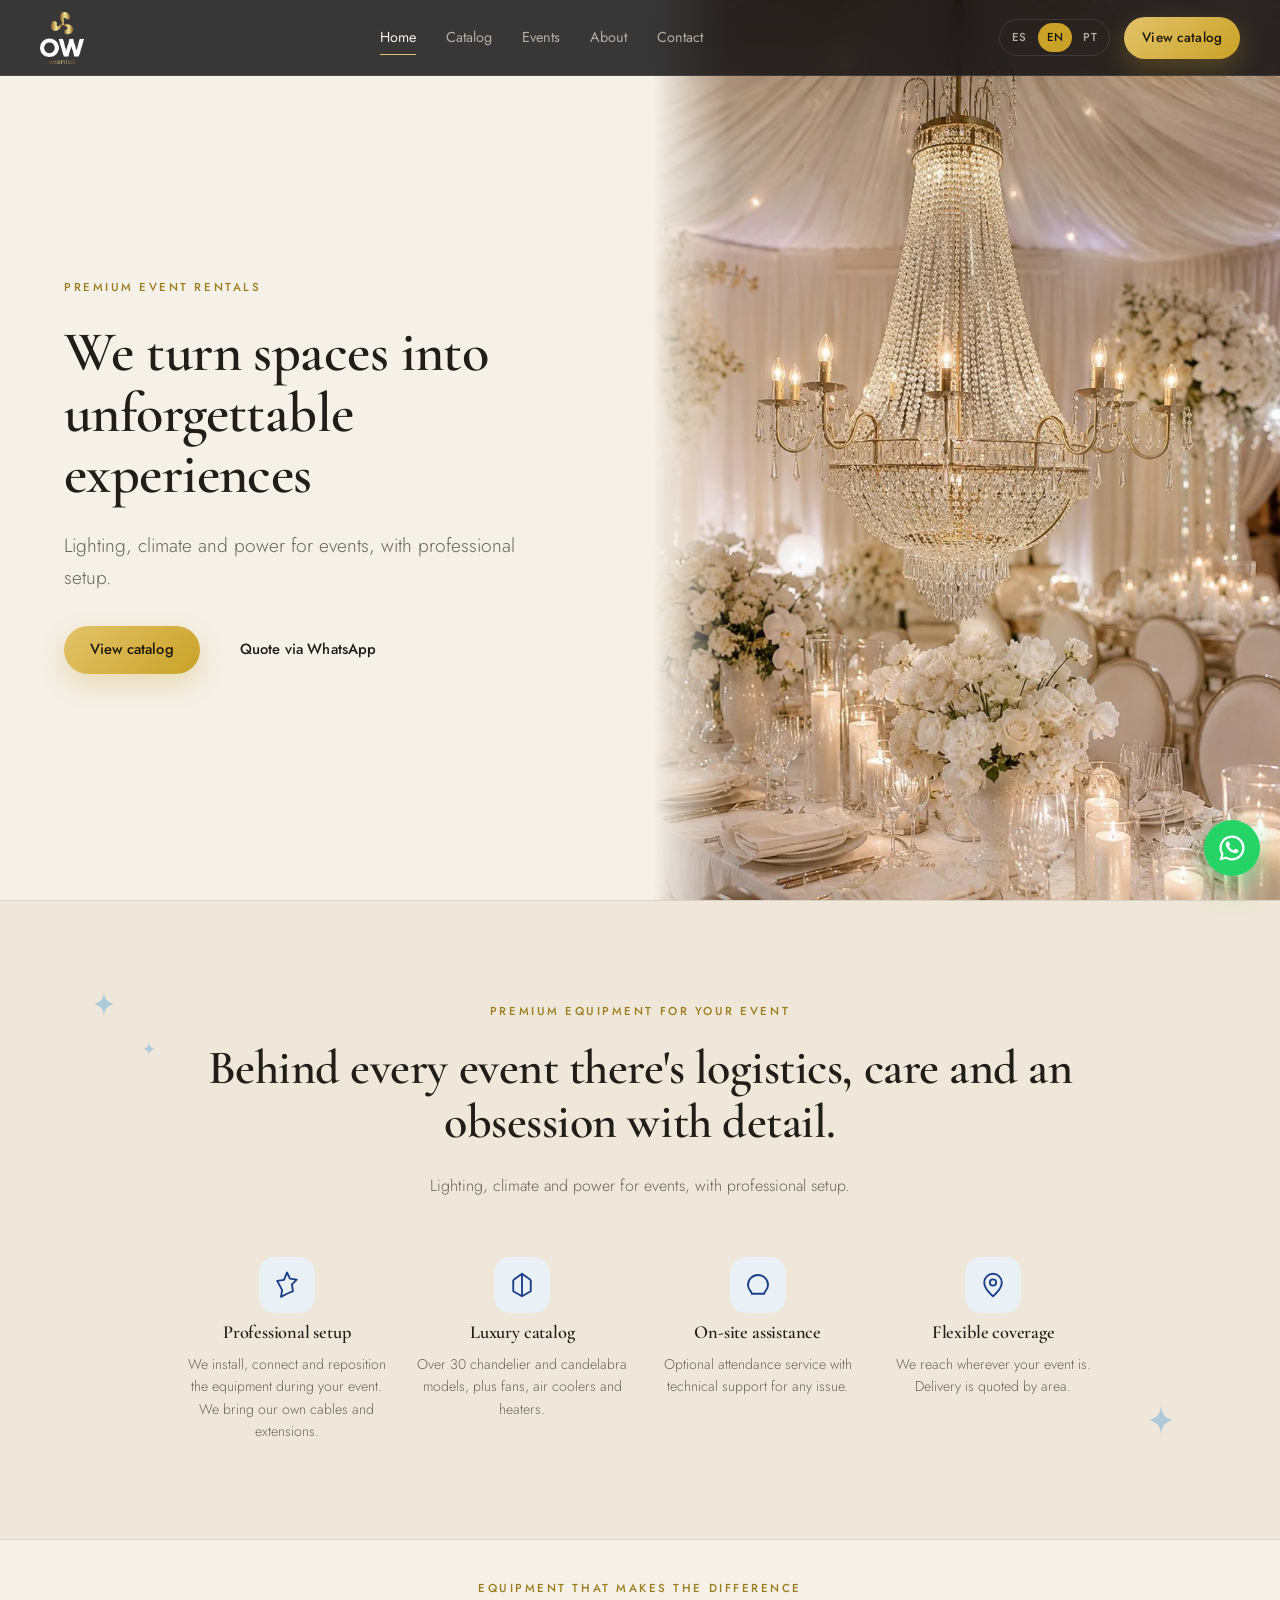
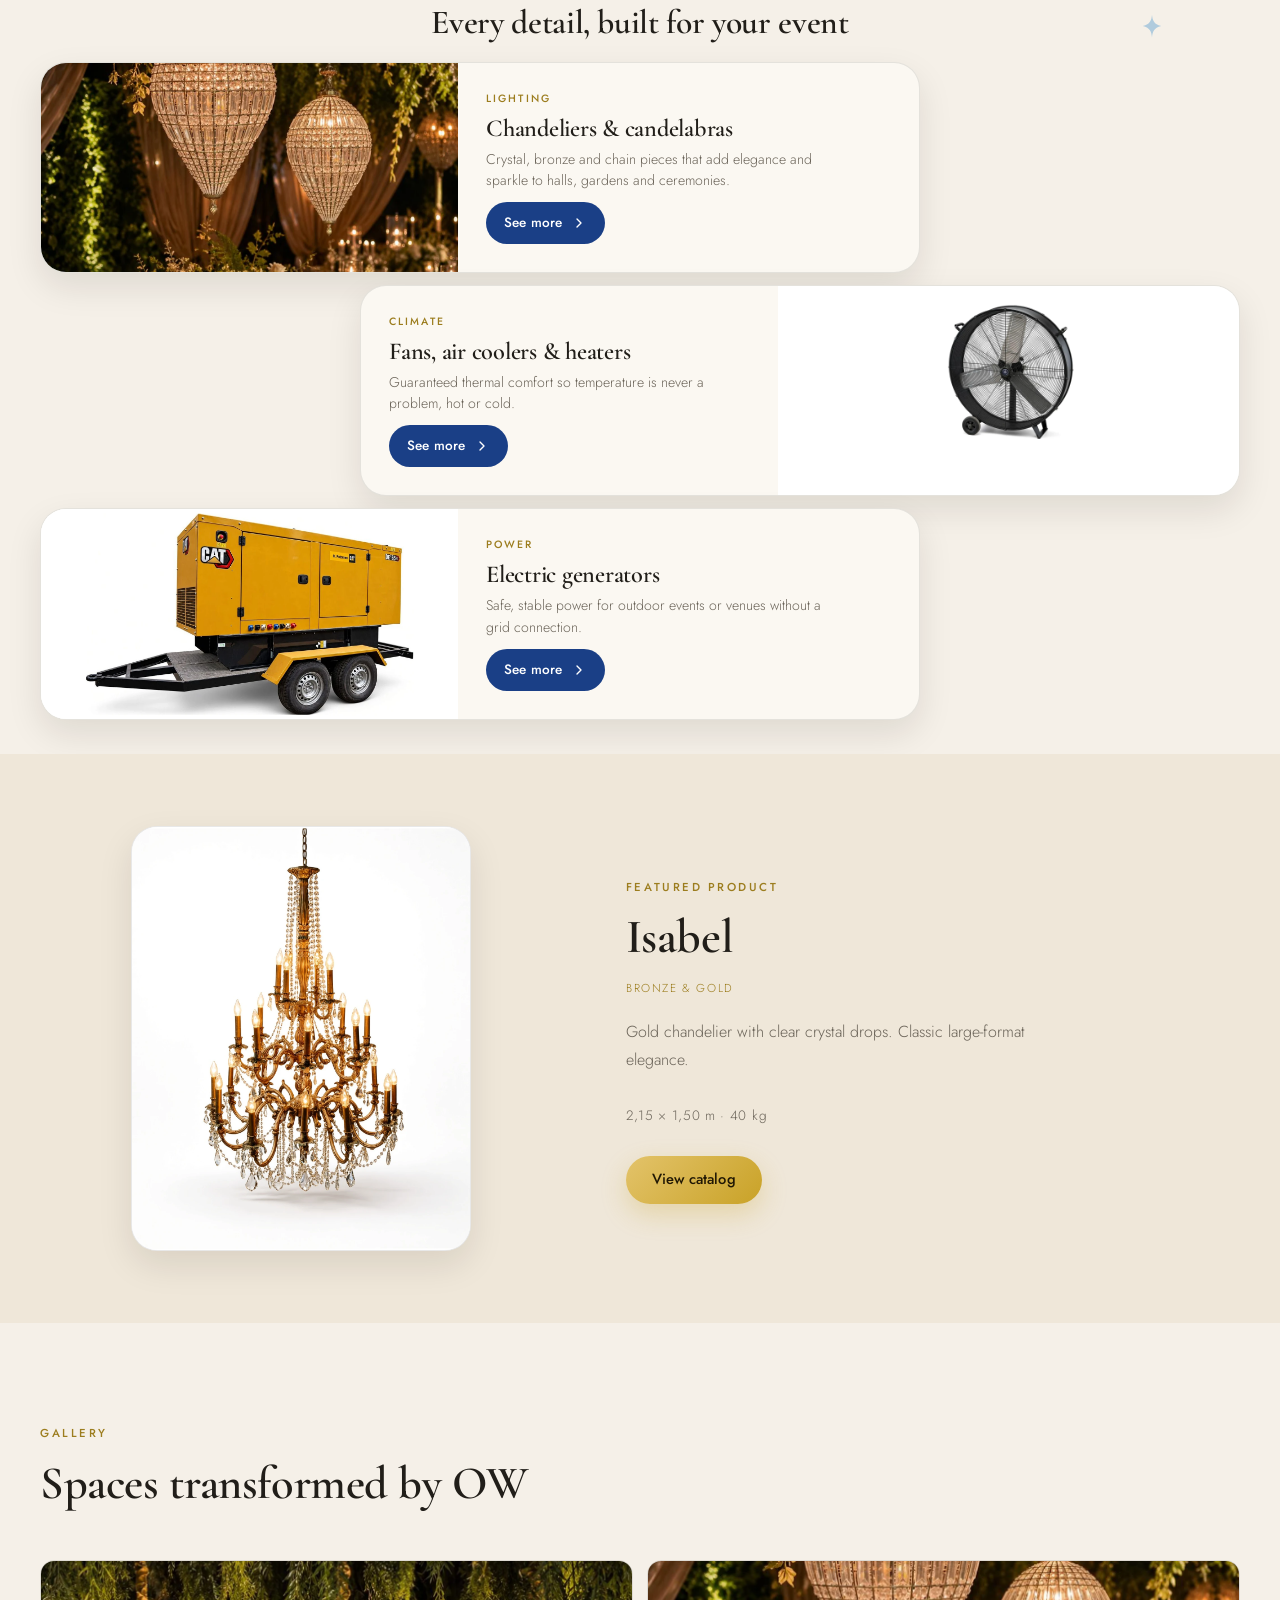
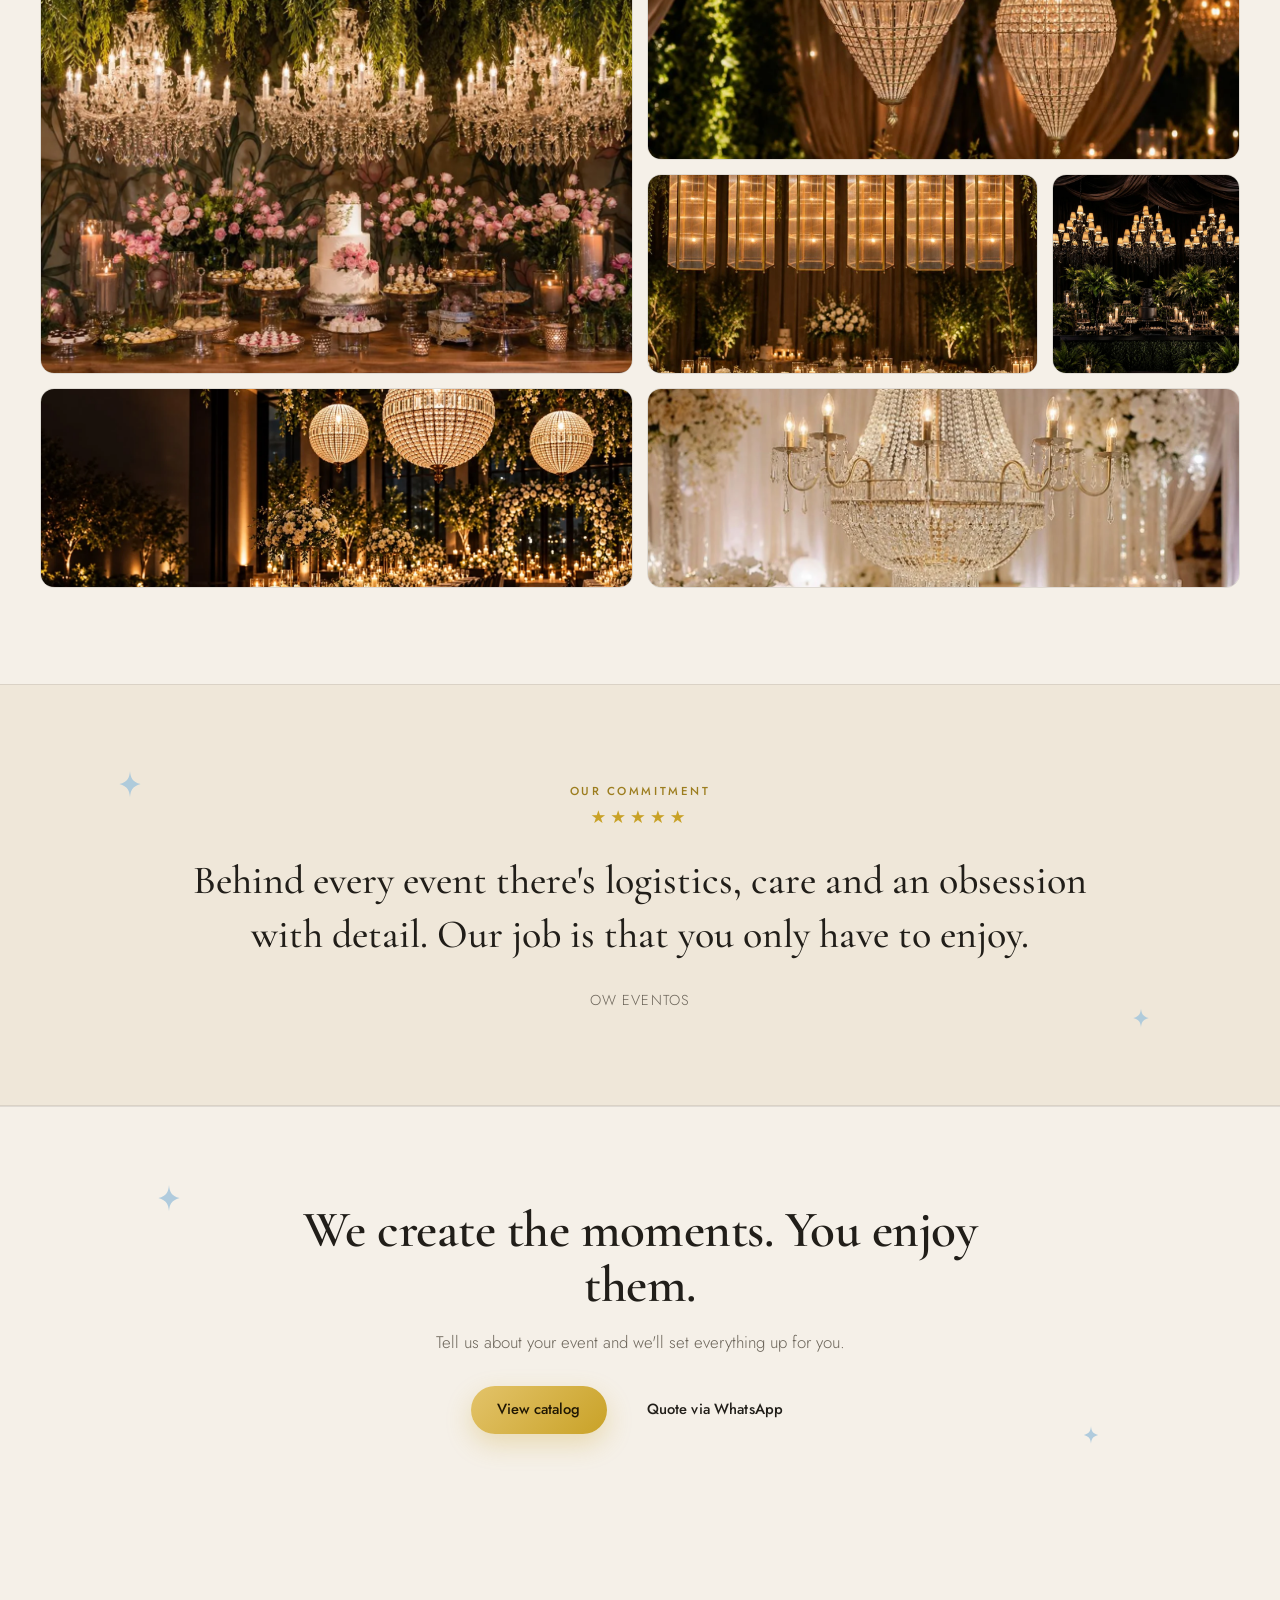
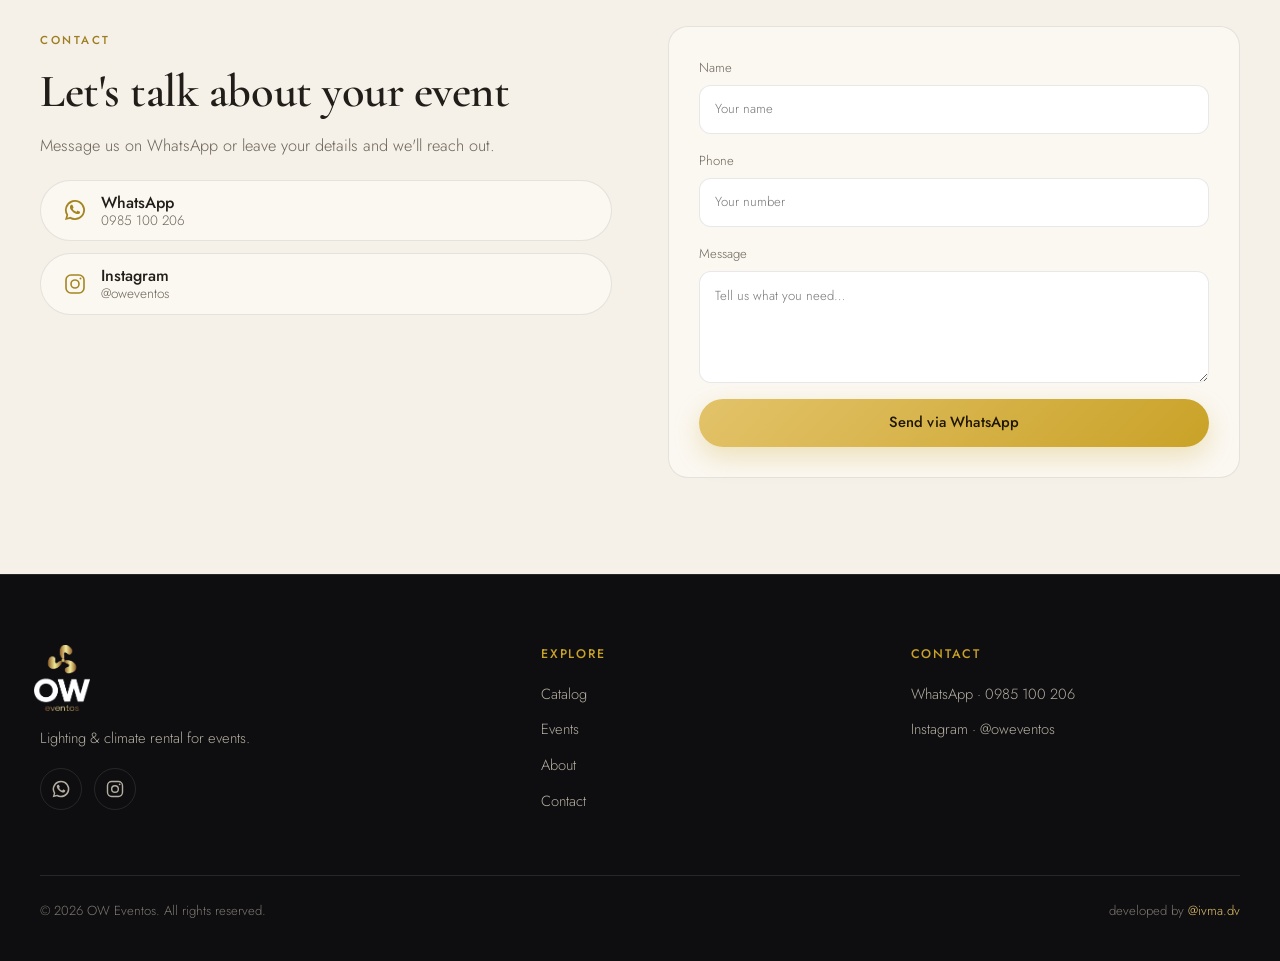
==== commit 340e51ea: "Equipos climate row: center fan, whiten bg and fade edges (no visible square)" ====
--- a/index.html
+++ b/index.html
@@ -138,7 +138,7 @@
           </div>
         </article>
         <article class="equip-row equip-row--reverse reveal">
-          <div class="equip-row-media media-reveal"><img src="assets/img/gallery/climatizacion.webp" alt="Climatización" loading="lazy" /></div>
+          <div class="equip-row-media equip-row-media--fade media-reveal"><img src="assets/img/gallery/climatizacion.webp" alt="Climatización" loading="lazy" /></div>
           <div class="equip-row-body">
             <span class="equip-eyebrow" data-i18n="home.cat.climate.title">Climatización</span>
             <h3 data-i18n="home.diff.clima.title">Ventiladores, climatizadores y estufas</h3>
--- a/css/styles.css
+++ b/css/styles.css
@@ -262,7 +262,8 @@
 .highlight .cat-ico { background: var(--celeste); color: var(--navy); }
 
 /* dibujitos tranquilos (sparkles celeste, con flote suave) */
-.deco-sparkle { position: absolute; z-index: 1; color: var(--celeste-deco); pointer-events: none; opacity: 0; }
+.deco-sparkle { position: absolute; z-index: 0; color: var(--celeste-deco); pointer-events: none; opacity: 0; }
+.manifesto .container, .pledge .container, #equipos .container, .closing-inner { position: relative; z-index: 2; }
 .deco-sparkle svg { width: 100%; height: 100%; display: block; }
 .deco-sparkle.in { opacity: 0.9; animation: floatY 6s ease-in-out infinite; }
 .deco-sparkle.d2.in { animation: floatY 7.5s ease-in-out infinite reverse; }
@@ -289,6 +290,19 @@
 .equip-row-media { position: relative; min-height: 205px; background: #ffffff; overflow: hidden; }
 .equip-row-media img { position: absolute; inset: 0; width: 100%; height: 100%; object-fit: cover; object-position: center; }
 .equip-row-media--contain img { object-fit: contain; padding: 3%; }
+/* Producto centrado + bordes desvanecidos hacia el blanco (sin cuadrado visible) */
+.equip-row-media--fade { background: #ffffff; }
+.equip-row-media--fade img {
+  object-fit: contain; object-position: center; padding: 4%;
+  -webkit-mask-image:
+    linear-gradient(to right, transparent 0, #000 9%, #000 91%, transparent 100%),
+    linear-gradient(to bottom, transparent 0, #000 9%, #000 91%, transparent 100%);
+  -webkit-mask-composite: source-in;
+          mask-image:
+    linear-gradient(to right, transparent 0, #000 9%, #000 91%, transparent 100%),
+    linear-gradient(to bottom, transparent 0, #000 9%, #000 91%, transparent 100%);
+          mask-composite: intersect;
+}
 .equip-row-body { display: flex; flex-direction: column; justify-content: center; align-items: flex-start; gap: 7px; padding: clamp(16px, 2.2vw, 28px); }
 .equip-eyebrow { font-size: 0.66rem; letter-spacing: 0.2em; text-transform: uppercase; color: #9c7d1e; font-weight: 500; }
 .equip-row-body h3 { font-size: clamp(1.2rem, 1.9vw, 1.55rem); line-height: 1.12; color: var(--on-cream); }
@@ -378,7 +392,7 @@
 .catalog-empty { text-align: center; color: var(--on-cream-muted); padding: 80px 0; font-size: 1.05rem; }
 
 /* ----------------------------- Cotización bar ----------------------------- */
-.cart-bar { position: fixed; left: 0; right: 0; bottom: calc(var(--bottom-nav-h) + 12px); z-index: 85;
+.cart-bar { position: fixed; left: 0; right: 0; bottom: 16px; z-index: 85;
   transform: translateY(200%); opacity: 0; visibility: hidden; pointer-events: none;
   transition: transform 0.45s var(--ease), opacity 0.4s var(--ease), visibility 0.45s; }
 .cart-bar.show { transform: none; opacity: 1; visibility: visible; pointer-events: auto; }
@@ -403,6 +417,7 @@
 .wa-float { position: fixed; right: 20px; bottom: 24px; z-index: 95; width: 56px; height: 56px; border-radius: 50%; display: grid; place-items: center; background: var(--wa-green); color: #fff; box-shadow: 0 12px 28px rgba(37,211,102,0.4); transition: transform 0.3s var(--ease); }
 .wa-float:hover { transform: scale(1.08); }
 .wa-float svg { width: 30px; height: 30px; }
+body.has-cart .wa-float { bottom: 92px; }
 
 /* ----------------------------- Contact ----------------------------- */
 .contact-inner { display: grid; grid-template-columns: 1fr 1fr; gap: 56px; align-items: start; }
@@ -506,10 +521,6 @@
 @media (max-width: 1024px) {
   .hdr-nav { display: none; }
   .hdr-menu { display: flex; }
-  .bottom-nav { display: block; }
-  body { padding-bottom: var(--bottom-nav-h); }
-  .wa-float { bottom: calc(var(--bottom-nav-h) + 16px); }
-  body.has-cart .wa-float { bottom: calc(var(--bottom-nav-h) + 88px); }
   .footer-inner { grid-template-columns: 1fr 1fr; }
   .footer-brand { grid-column: 1 / -1; }
 }
@@ -525,21 +536,24 @@
   .hero-visual { height: 42vh; order: -1; }
   .hero-visual::after { background: linear-gradient(0deg, var(--cream), transparent 18%); }
   .hero-copy2 { padding: 34px 24px 52px; }
-  .spotlight-inner { grid-template-columns: 1fr; }
-  .spotlight-media { max-width: 300px; margin: 0 auto; }
+  .spotlight { padding: 40px 0; }
+  .spotlight-inner { grid-template-columns: 1fr; gap: 20px; }
+  .spotlight-media { max-width: 200px; margin: 0 auto; }
+  .spotlight-body { text-align: center; align-items: center; }
+  .spotlight-body p { text-align: center; }
   .story-inner { grid-template-columns: 1fr; min-height: 0; height: auto; }
   .story--reverse .story-media { order: 0; }
   .story-media { aspect-ratio: 16 / 11; height: auto; }
   .story-media.contain { aspect-ratio: 4 / 3; }
-  .equip-rows { gap: 22px; margin-top: 36px; }
+  .equip-rows { gap: 20px; margin-top: 30px; }
   .equip-row { grid-template-columns: 1fr; width: 100%; margin: 0 !important; }
   .equip-row--reverse .equip-row-media { order: 0; }
-  .equip-row-media { min-height: 0; aspect-ratio: 4 / 3; }
+  .equip-row-media { min-height: 0; height: 200px; aspect-ratio: auto; }
   .highlights { grid-template-columns: repeat(2, 1fr); gap: 30px 20px; }
   .contact-inner { grid-template-columns: 1fr; gap: 30px; }
-  .spaces-grid { grid-template-columns: repeat(2, 1fr); grid-auto-rows: 160px; }
+  .spaces-grid { grid-template-columns: repeat(2, 1fr); grid-auto-rows: 150px; gap: 10px; }
   .spaces-grid figure:nth-child(n) { grid-column: span 1; grid-row: span 1; }
-  .spaces-grid figure:nth-child(1) { grid-column: span 2; grid-row: span 2; }
+  .deco-sparkle { display: none; }
   .hdr-actions .lang-switch { display: none; }
   .hdr-actions .hdr-cta { display: none; }
 }
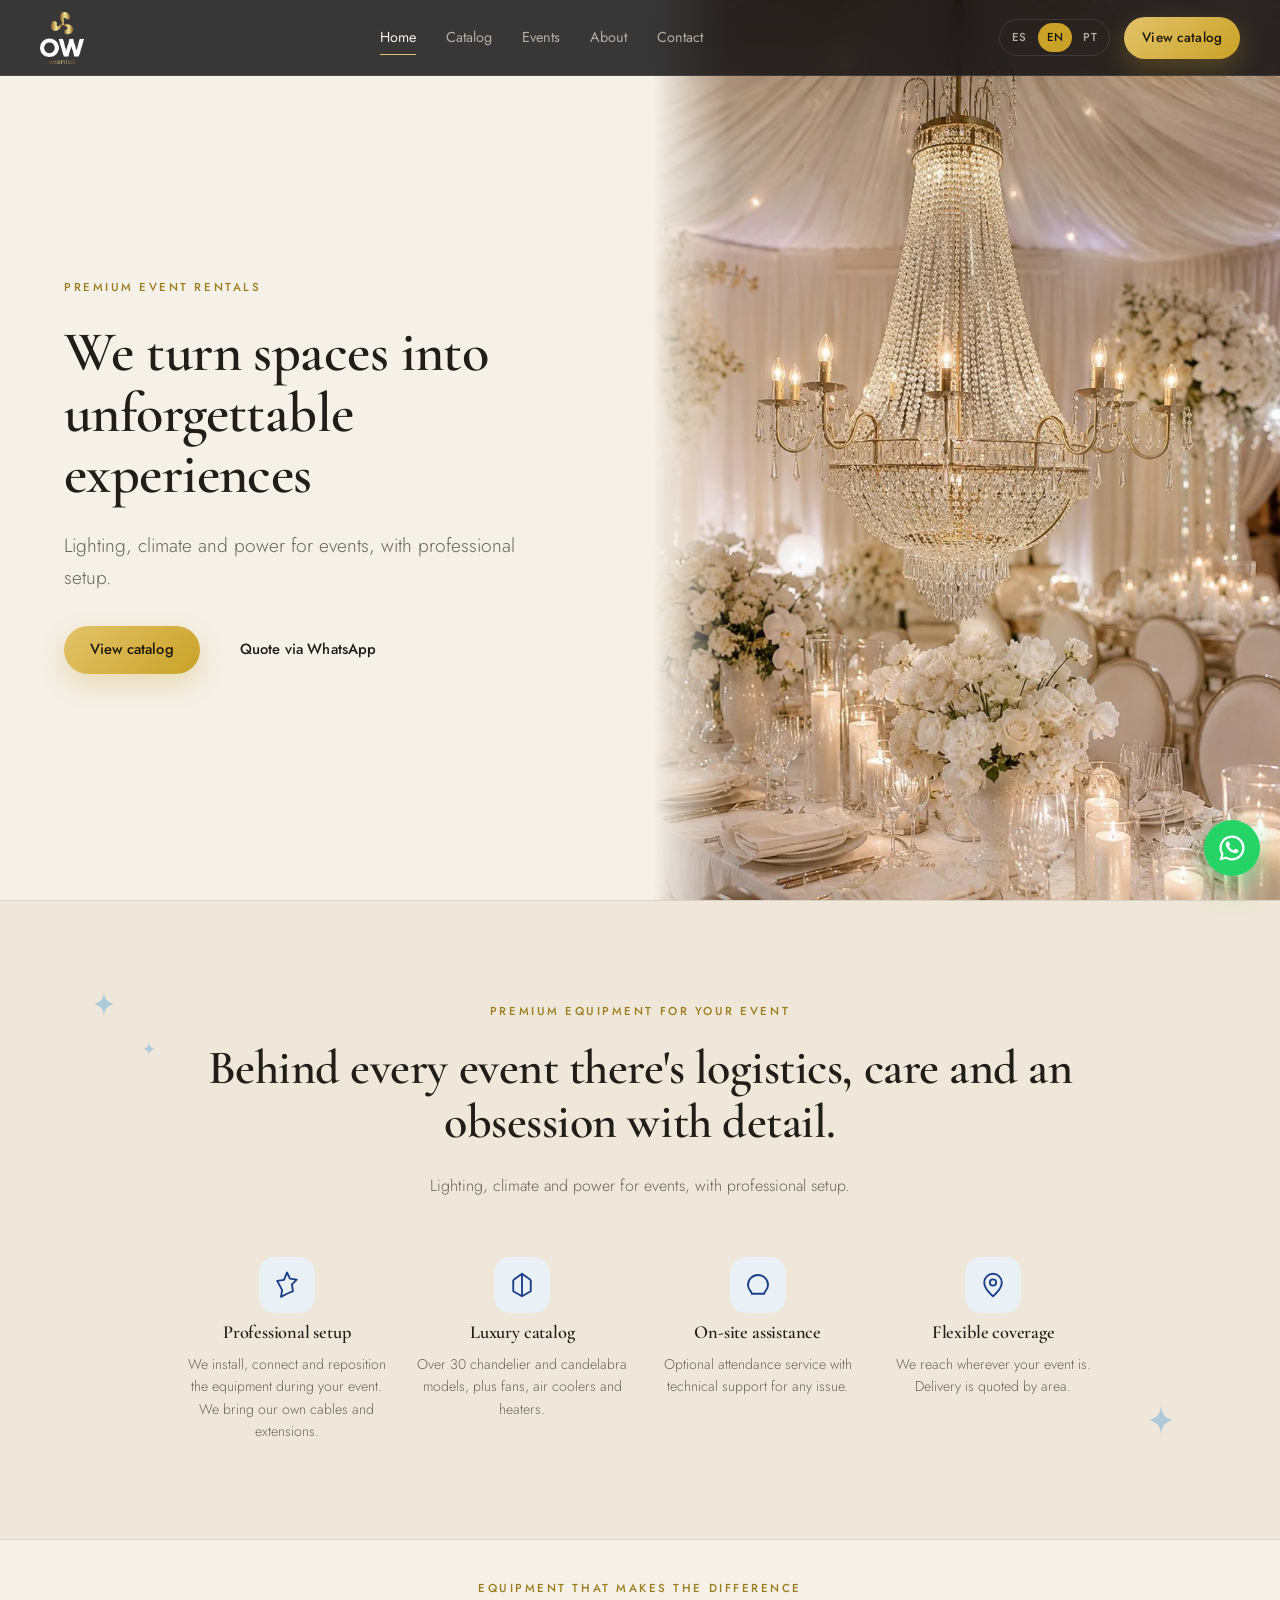
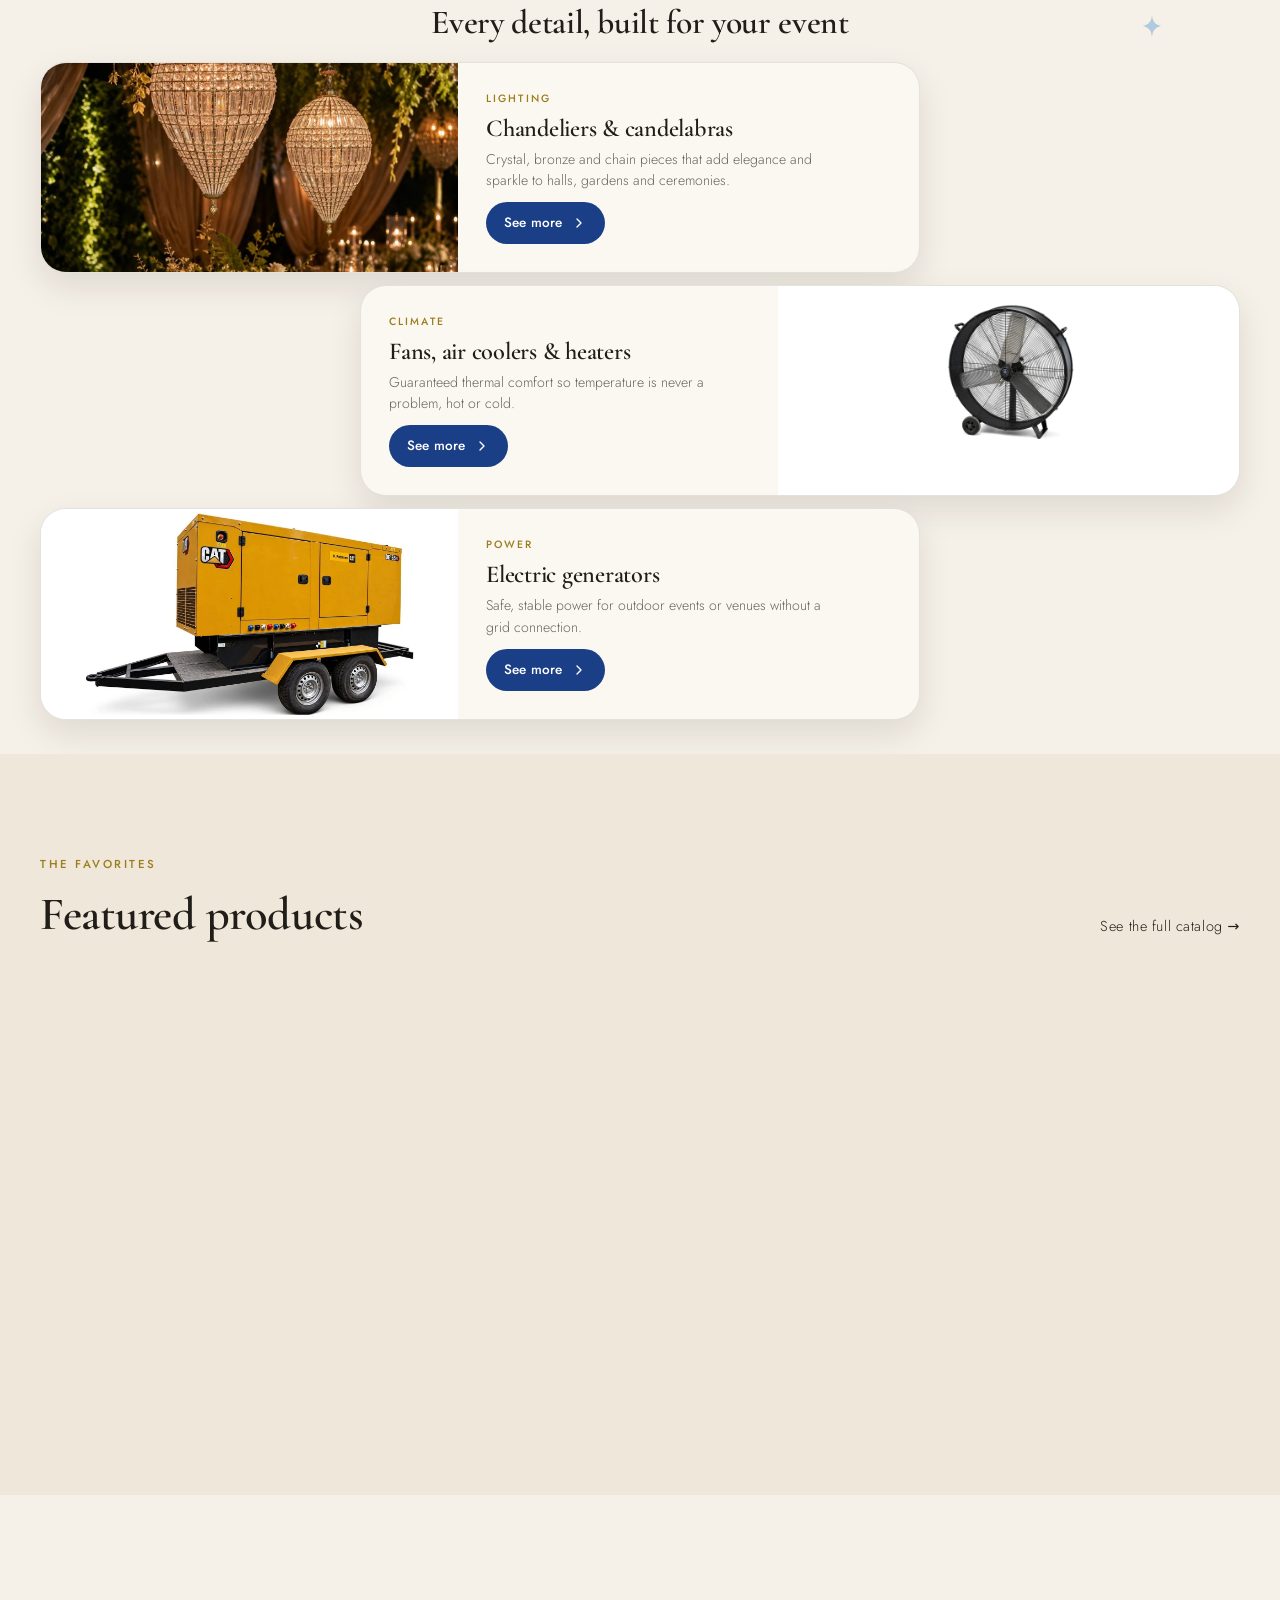
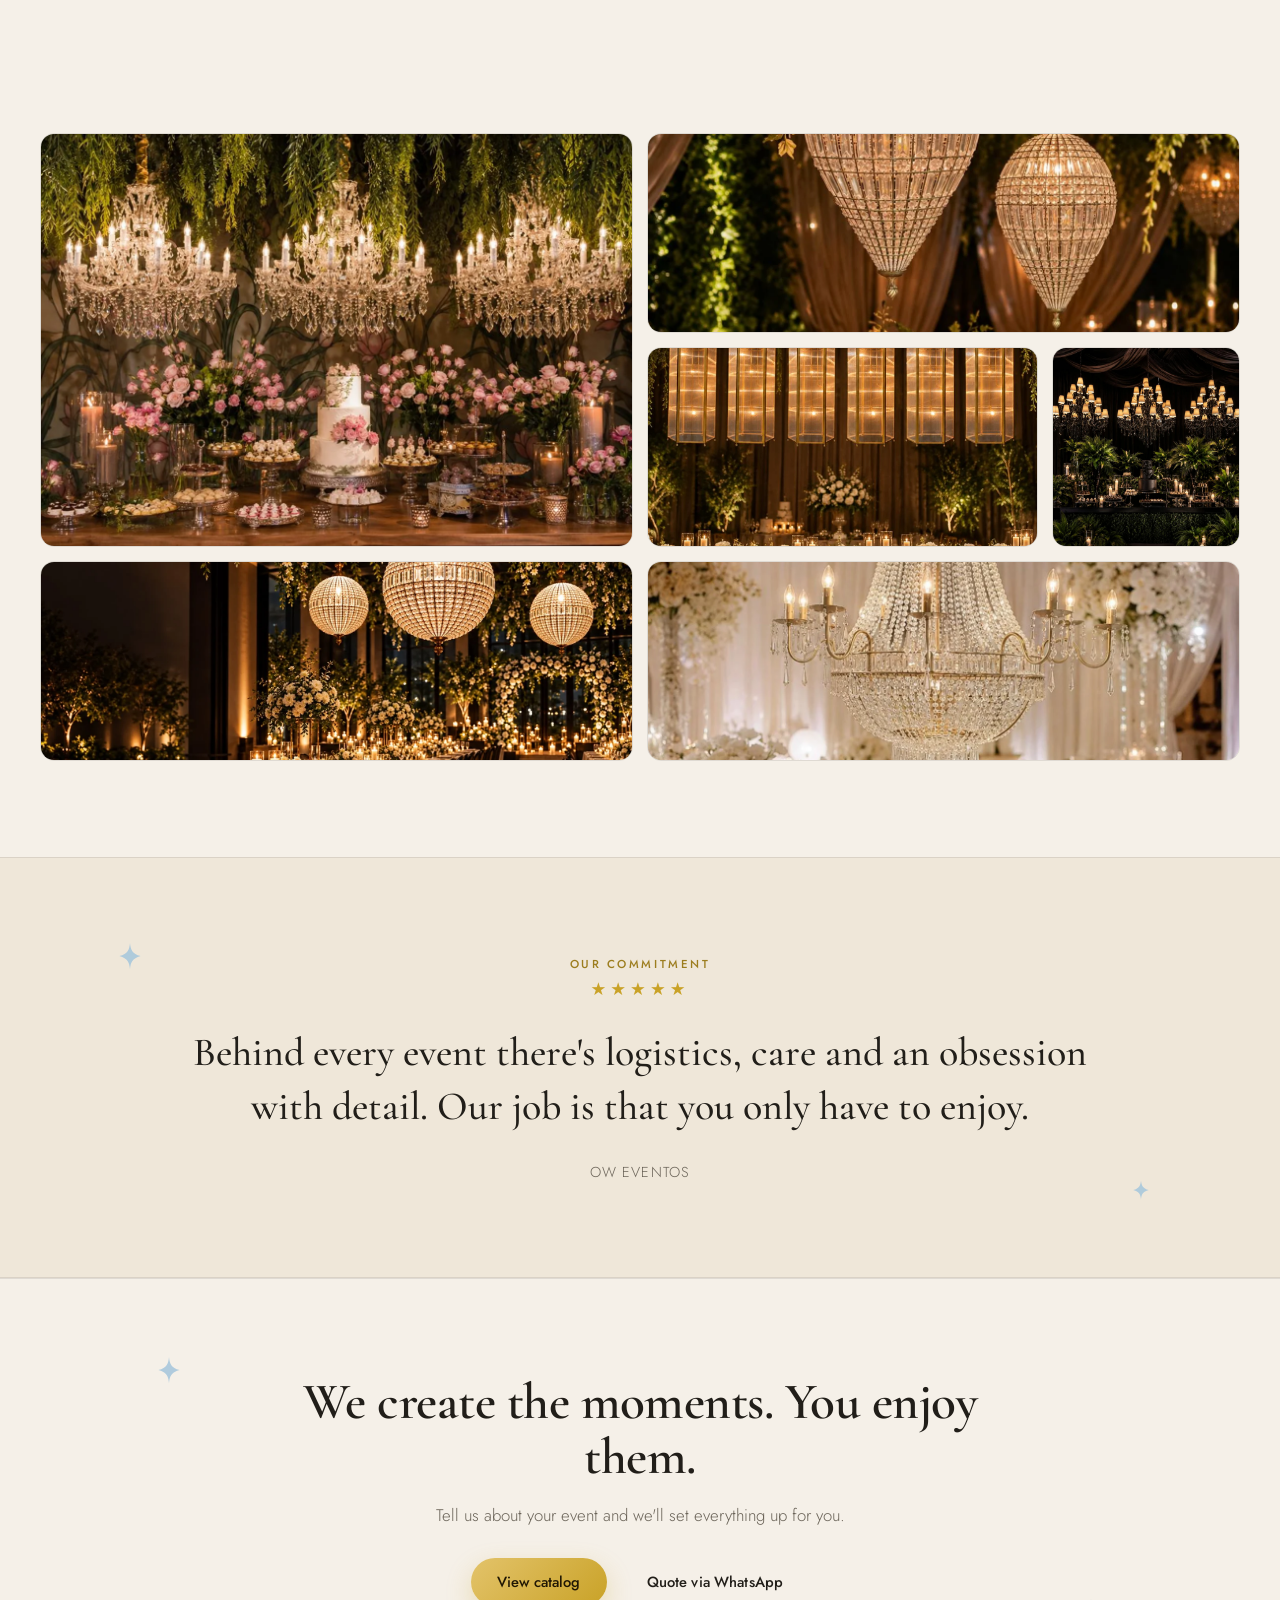
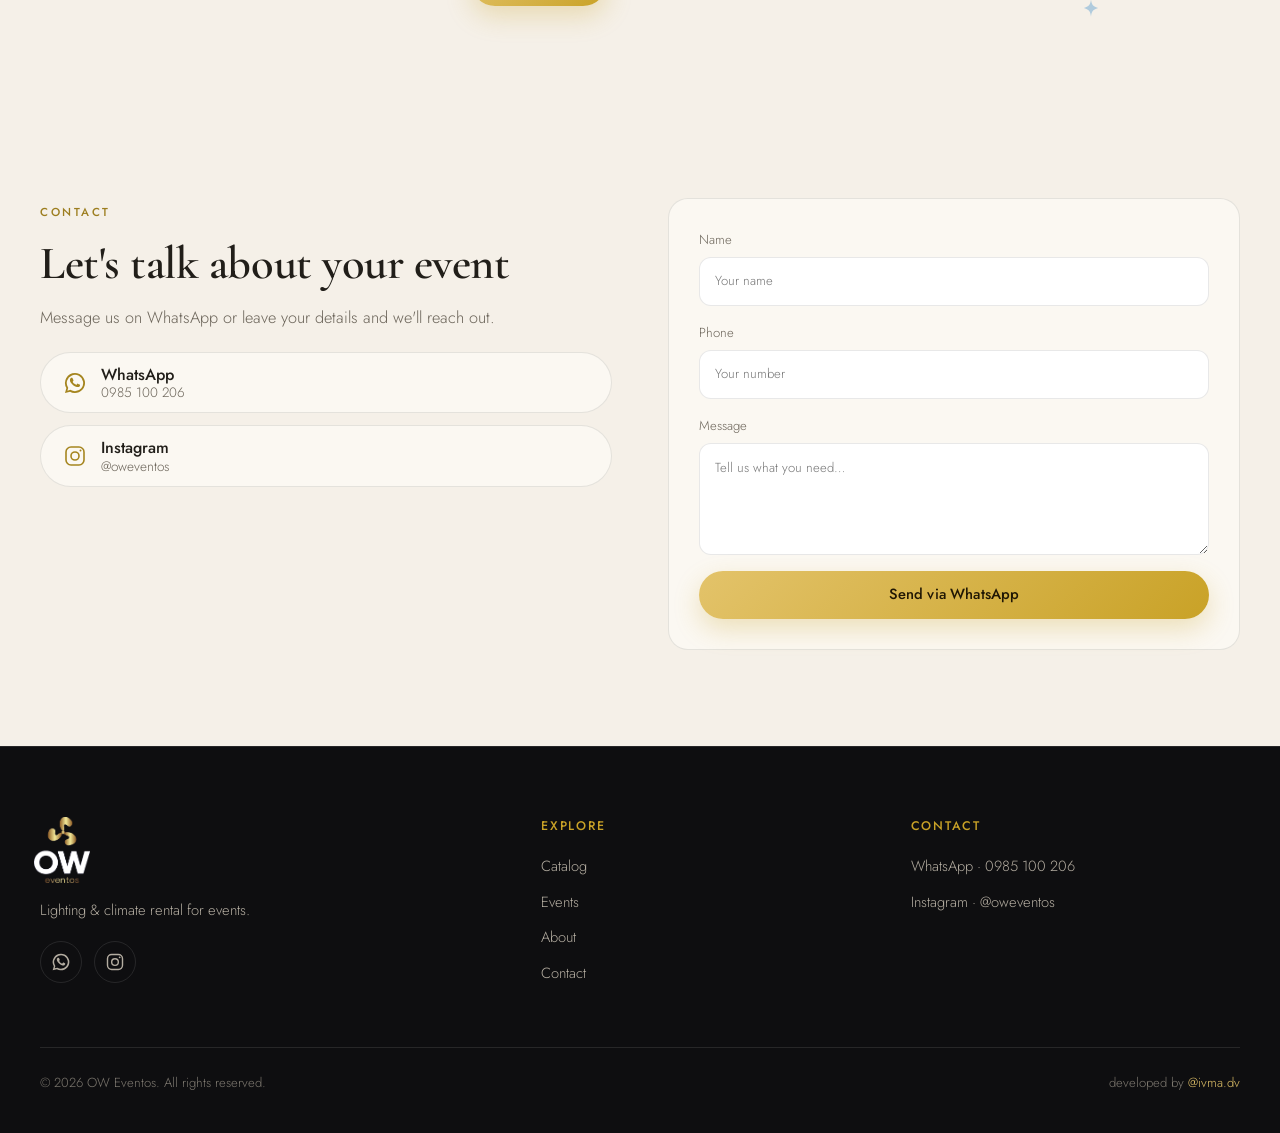
==== commit 7e1475b5: "Home: replace single spotlight with 'Productos destacados' continuous carousel (title on top, non-st" ====
--- a/index.html
+++ b/index.html
@@ -160,17 +160,18 @@
   </section>
 
   <!-- ===================== PRODUCTO DESTACADO ===================== -->
-  <section class="spotlight" id="destacado">
-    <div class="container spotlight-inner">
-      <div class="spotlight-media reveal media-reveal"><img id="spotImg" src="assets/img/products/isabel-1.webp" alt="" /></div>
-      <div class="spotlight-body reveal">
-        <span class="eyebrow" data-i18n="home.spotlight.eyebrow">Producto destacado</span>
-        <h2 id="spotName">Isabel</h2>
-        <span class="spotlight-tag" id="spotTag"></span>
-        <p id="spotDesc"></p>
-        <p class="spotlight-dims" id="spotDims"></p>
-        <a href="catalogo.html" class="btn btn-primary" data-i18n="hero.cta">Ver catálogo</a>
-      </div>
+  <section class="section on-cream featured" id="destacado">
+    <div class="container">
+      <div class="section-head featured-head reveal">
+        <div class="featured-head-txt">
+          <span class="eyebrow" data-i18n="home.featured.eyebrow">Los favoritos</span>
+          <h2 class="section-title" data-i18n="home.featured.title">Productos destacados</h2>
+        </div>
+        <a href="catalogo.html" class="featured-all" data-i18n="home.featured.all">Ver todo el catálogo →</a>
+      </div>
+    </div>
+    <div class="featured-carousel reveal" aria-label="Productos destacados">
+      <div class="featured-track" id="featuredTrack"></div>
     </div>
   </section>
 
--- a/css/styles.css
+++ b/css/styles.css
@@ -208,14 +208,37 @@
 .diff-content .btn { margin-top: 10px; }
 
 /* ----------------------------- Spotlight (dark) ----------------------------- */
-.spotlight { background: var(--cream-2); color: var(--on-cream); padding: 72px 0; }
-.spotlight-body h2 { color: var(--on-cream); }
-.spotlight-body .eyebrow, .spotlight-tag { color: #9c7d1e; }
-.spotlight-body p { color: var(--on-cream-muted); }
-.spotlight-dims { color: var(--on-cream-muted); }
-.spotlight-inner { display: grid; grid-template-columns: 0.85fr 1fr; gap: clamp(28px, 5vw, 64px); align-items: center; }
-.spotlight-media { aspect-ratio: 4 / 5; width: 100%; max-width: 340px; margin: 0 auto; background: #ffffff; border-radius: var(--radius-lg); overflow: hidden; border: 1px solid var(--line-cream); box-shadow: var(--shadow-cream); }
-.spotlight-media img { width: 100%; height: 100%; object-fit: cover; }
+/* ---------------- Productos destacados (carrusel continuo) ---------------- */
+.featured { background: var(--cream-2); overflow: hidden; }
+.featured-head { display: flex; align-items: flex-end; justify-content: space-between; gap: 24px; max-width: none; margin-bottom: 34px; }
+.featured-head .eyebrow { color: #9c7d1e; }
+.featured-all { font-size: 0.9rem; letter-spacing: 0.04em; color: var(--on-cream); border-bottom: 1px solid transparent; white-space: nowrap; transition: color 0.25s var(--ease), border-color 0.25s var(--ease); }
+.featured-all:hover { color: var(--gold); border-color: var(--gold); }
+
+.featured-carousel { position: relative; overflow: hidden;
+  -webkit-mask-image: linear-gradient(to right, transparent 0, #000 5%, #000 95%, transparent 100%);
+          mask-image: linear-gradient(to right, transparent 0, #000 5%, #000 95%, transparent 100%); }
+.featured-track { display: flex; gap: 22px; width: max-content; padding: 6px 0 4px; will-change: transform;
+  animation: fmarquee 48s linear infinite; }
+@keyframes fmarquee { from { transform: translateX(0); } to { transform: translateX(calc(-50% - 11px)); } }
+
+.fcard { flex: 0 0 auto; width: 268px; background: var(--cream-card); border: 1px solid var(--line-cream);
+  border-radius: var(--radius-lg); overflow: hidden; box-shadow: var(--shadow-cream);
+  display: flex; flex-direction: column; transition: transform 0.4s var(--ease), box-shadow 0.4s var(--ease); }
+.fcard:hover { transform: translateY(-6px); box-shadow: 0 26px 50px rgba(30,20,10,0.16); }
+.fcard-media { position: relative; aspect-ratio: 4 / 5; background: #ffffff; overflow: hidden; }
+.fcard-media img { width: 100%; height: 100%; object-fit: contain; padding: 10%; transition: transform 0.6s var(--ease); }
+.fcard:hover .fcard-media img { transform: scale(1.05); }
+.fcard-chip { position: absolute; top: 12px; left: 12px; z-index: 2; font-size: 0.62rem; font-weight: 600;
+  letter-spacing: 0.14em; text-transform: uppercase; color: var(--on-cream); background: rgba(255,255,255,0.85);
+  backdrop-filter: blur(4px); border: 1px solid var(--line-cream); border-radius: 999px; padding: 5px 12px; }
+.fcard-body { position: relative; padding: 16px 18px 18px; }
+.fcard-body h3 { font-size: 1.2rem; line-height: 1.15; color: var(--on-cream); }
+.fcard-dims { color: var(--on-cream-muted); font-size: 0.82rem; margin-top: 4px; padding-right: 40px; }
+.fcard-arrow { position: absolute; right: 16px; bottom: 18px; width: 34px; height: 34px; display: grid; place-items: center;
+  border-radius: 999px; background: var(--gold-grad); color: #201704; font-size: 1rem;
+  box-shadow: 0 6px 16px rgba(201,162,39,0.3); transition: transform 0.3s var(--ease); }
+.fcard:hover .fcard-arrow { transform: translateX(3px); }
 
 /* ---------------- Editorial story sections (estilo vanderhotel) ---------------- */
 .story { overflow: hidden; }
@@ -536,9 +559,8 @@
   .hero-visual { height: 42vh; order: -1; }
   .hero-visual::after { background: linear-gradient(0deg, var(--cream), transparent 18%); }
   .hero-copy2 { padding: 34px 24px 52px; }
-  .spotlight { padding: 40px 0; }
-  .spotlight-inner { grid-template-columns: 1fr; gap: 20px; }
-  .spotlight-media { max-width: 200px; margin: 0 auto; }
+  .featured-head { flex-direction: column; align-items: flex-start; gap: 14px; margin-bottom: 24px; }
+  .fcard { width: 232px; }
   .spotlight-body { text-align: center; align-items: center; }
   .spotlight-body p { text-align: center; }
   .story-inner { grid-template-columns: 1fr; min-height: 0; height: auto; }
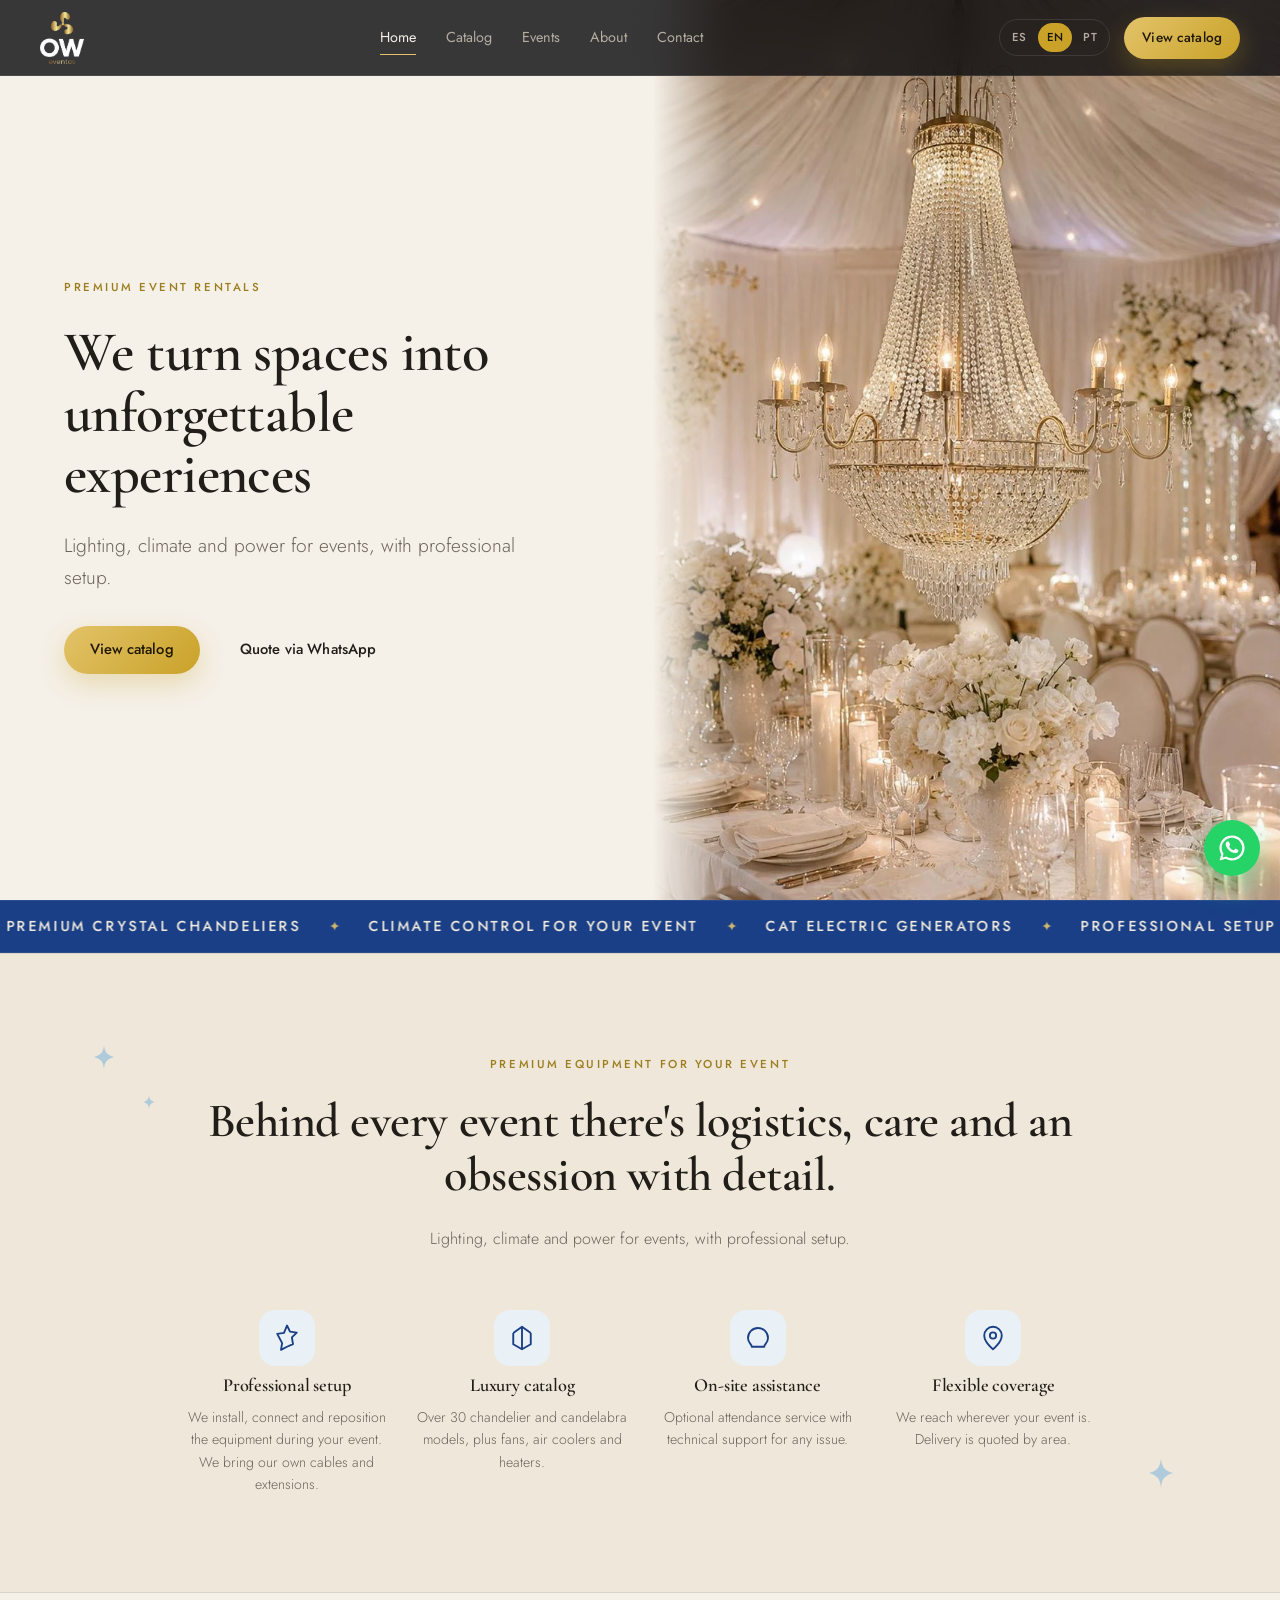
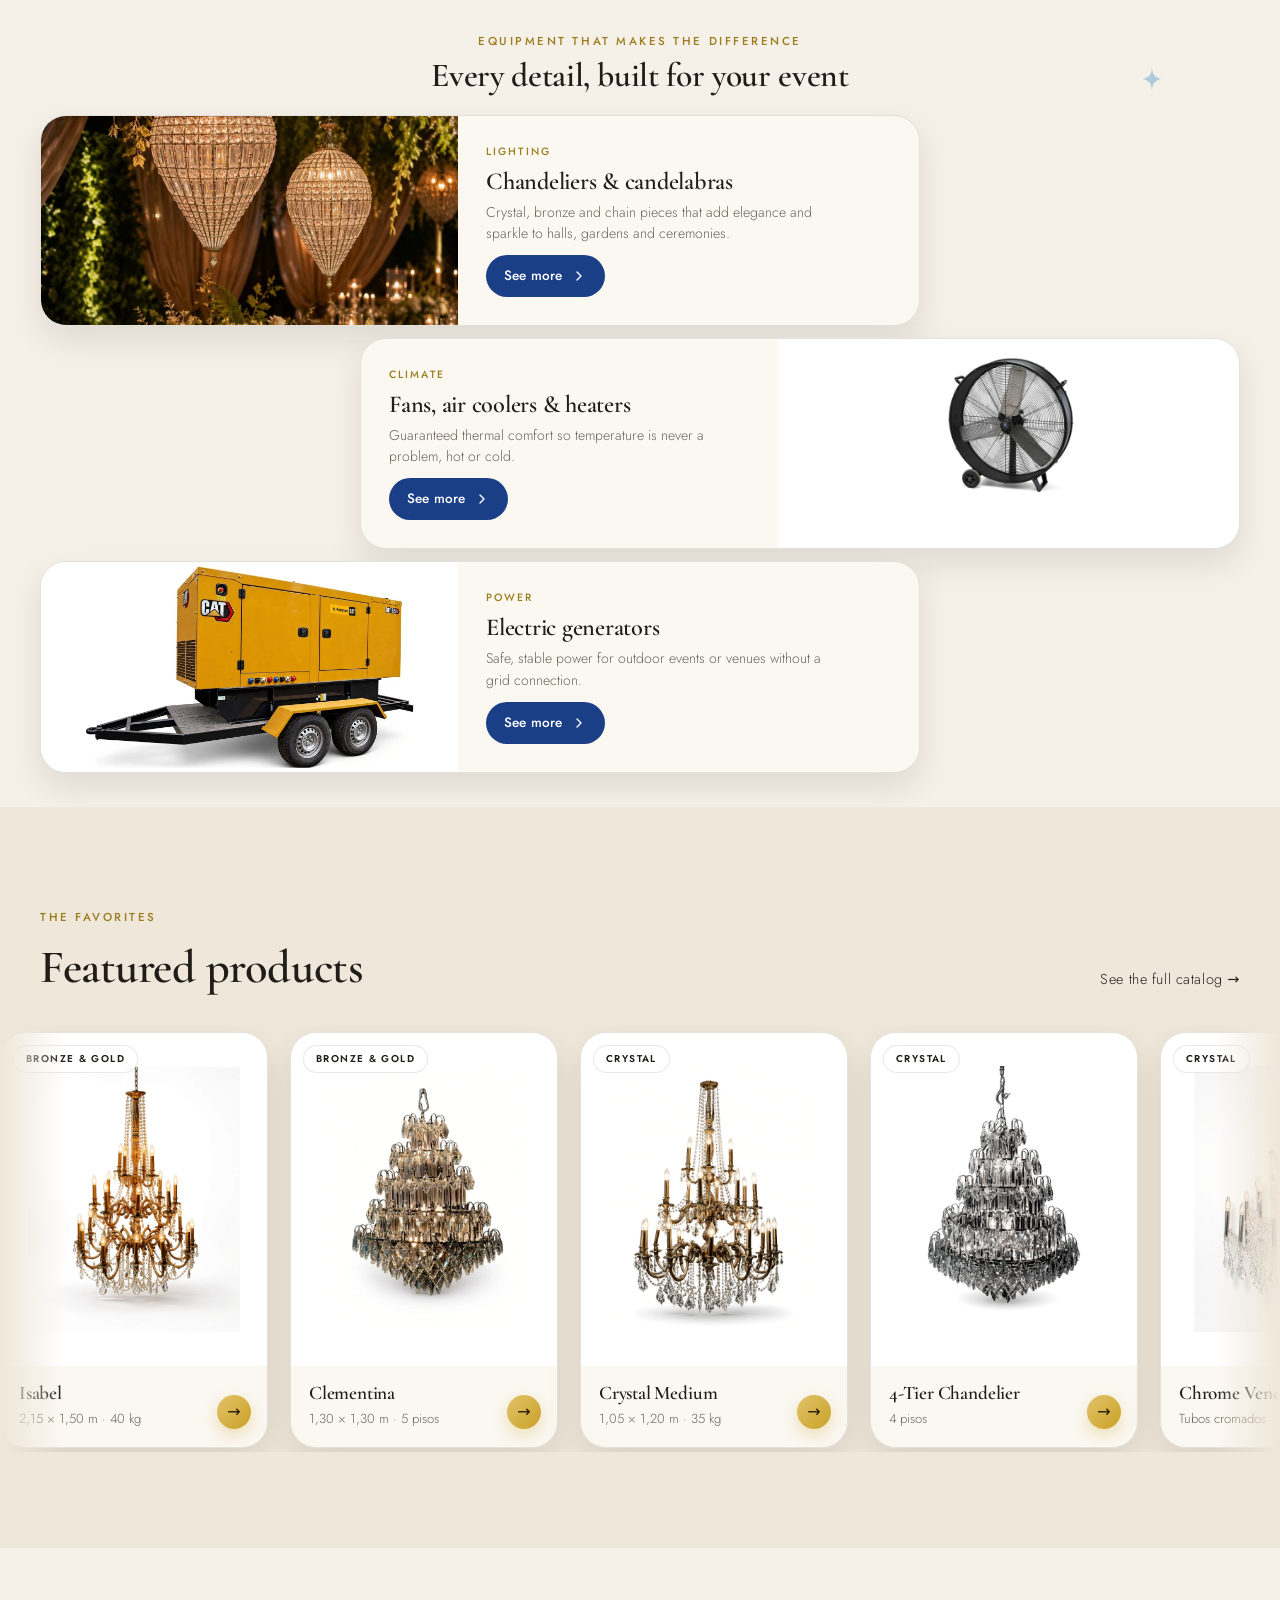
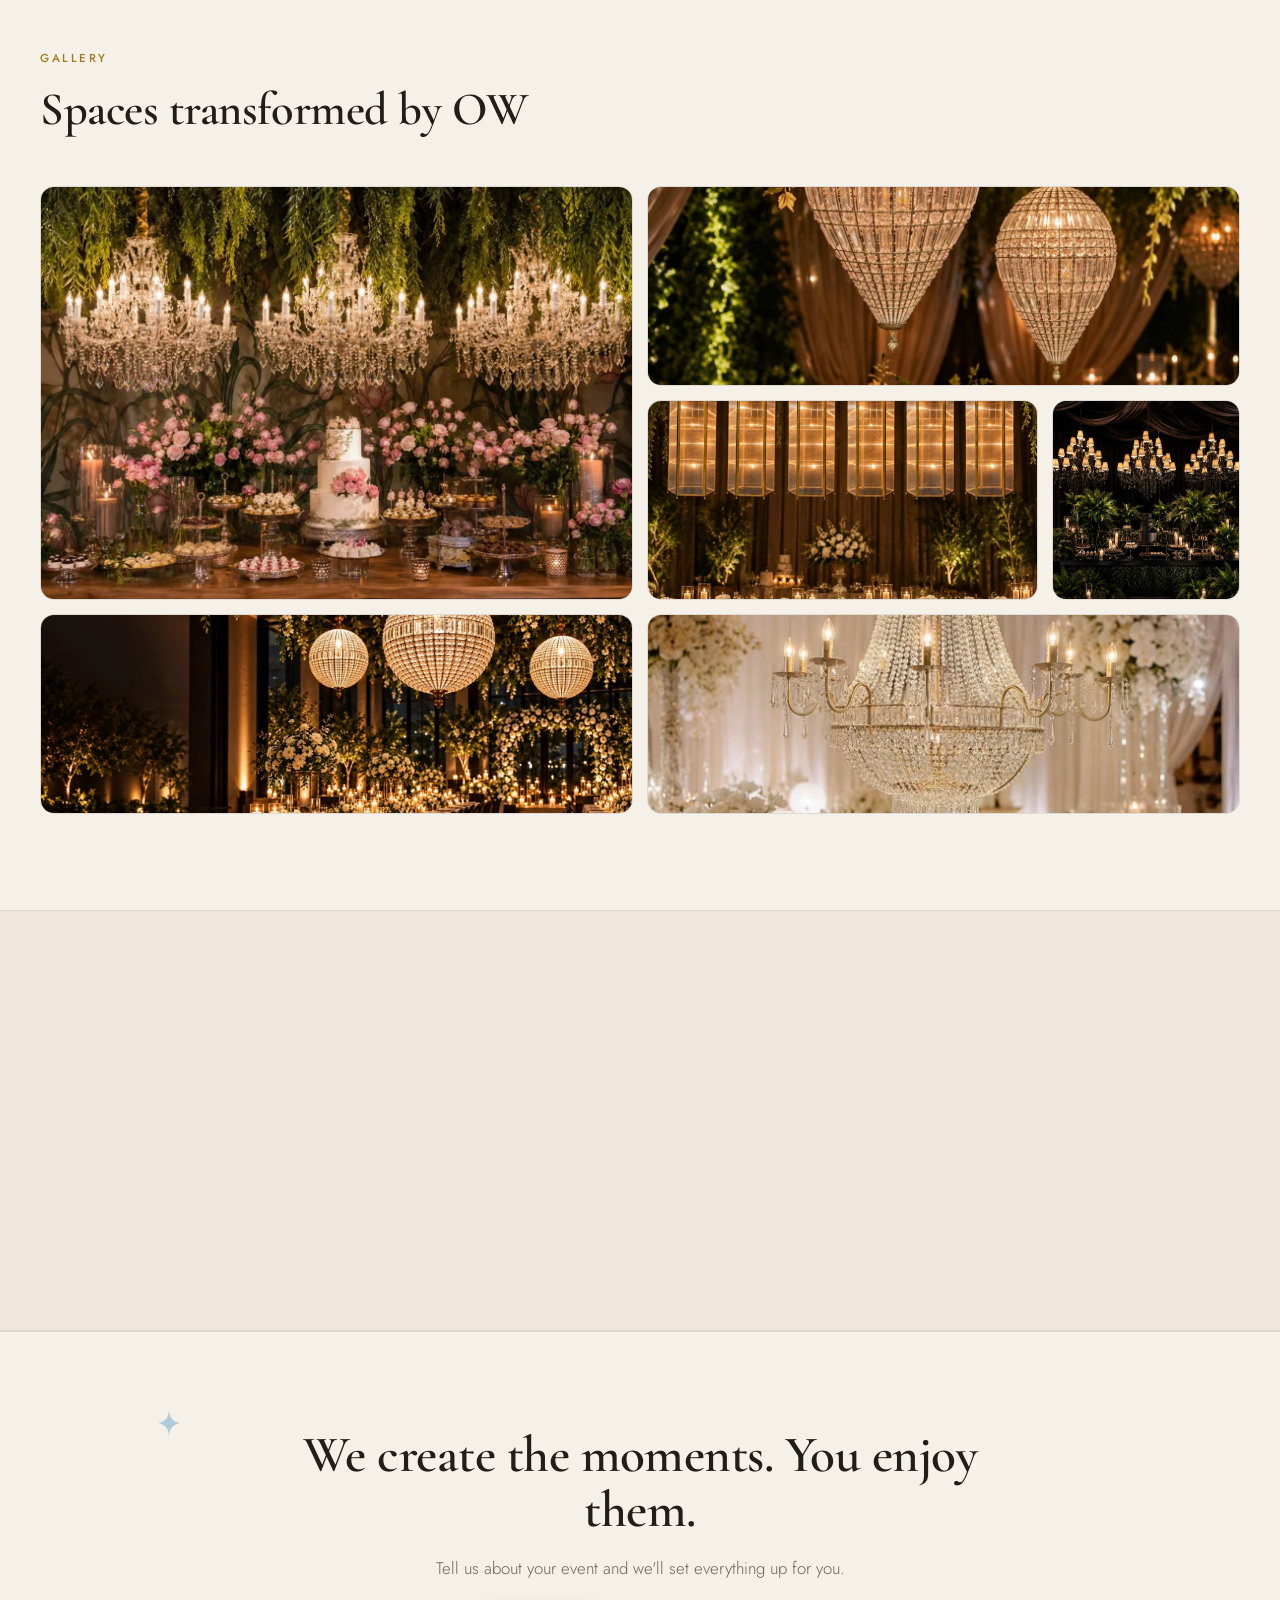
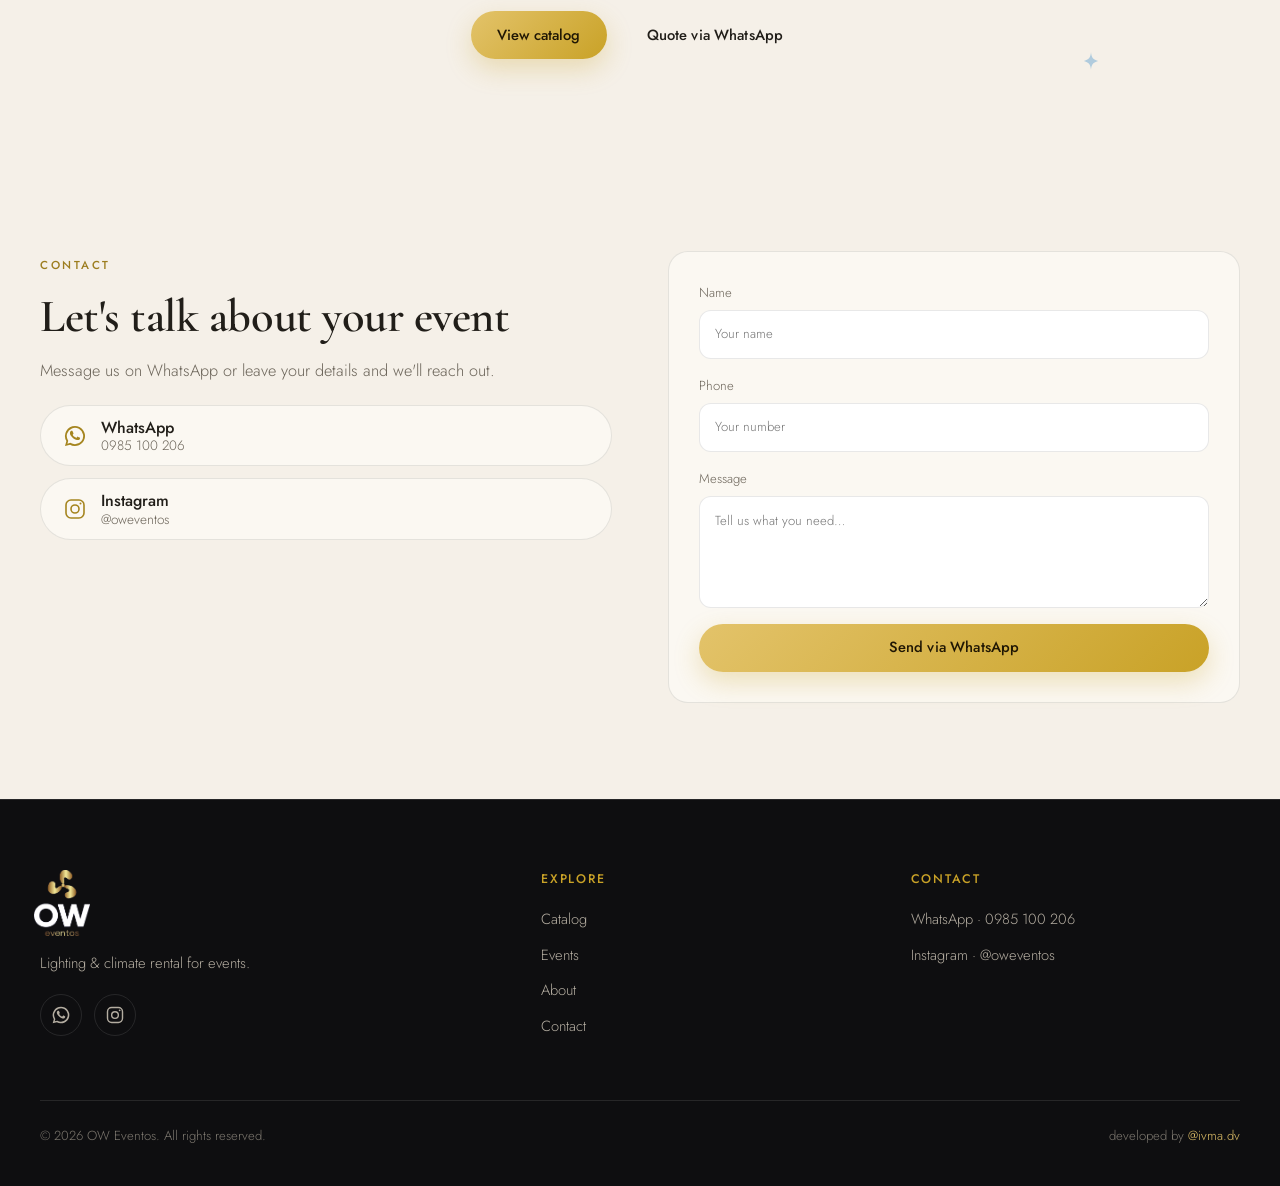
==== commit 6f57f98e: "Home: add continuous text ticker band between hero and manifesto (trilingual, non-stop marquee)" ====
--- a/index.html
+++ b/index.html
@@ -85,6 +85,9 @@
     </div>
   </section>
 
+  <!-- ===================== CINTA / TICKER ===================== -->
+  <div class="ticker" aria-hidden="true"><div class="ticker-track" id="tickerTrack"></div></div>
+
   <!-- ===================== MANIFIESTO / NOSOTROS ===================== -->
   <section class="section on-cream manifesto" id="porque">
     <span class="deco-sparkle" style="top:14%;left:7%;width:28px;height:28px" aria-hidden="true"><svg><use href="#sparkle"></use></svg></span>
--- a/css/styles.css
+++ b/css/styles.css
@@ -208,6 +208,14 @@
 .diff-content .btn { margin-top: 10px; }
 
 /* ----------------------------- Spotlight (dark) ----------------------------- */
+/* ---------------- Cinta de texto (ticker continuo) ---------------- */
+.ticker { background: var(--navy); overflow: hidden; padding: 14px 0; border-top: 1px solid rgba(255,255,255,0.08); border-bottom: 1px solid rgba(255,255,255,0.08); }
+.ticker-track { display: flex; align-items: center; width: max-content; white-space: nowrap; will-change: transform; animation: tmarquee 34s linear infinite; }
+@keyframes tmarquee { from { transform: translateX(0); } to { transform: translateX(-33.3333%); } }
+.ticker-item { color: #f3ecdd; font-size: 0.9rem; font-weight: 500; letter-spacing: 0.18em; text-transform: uppercase; padding: 0 6px; }
+.ticker-star { color: var(--gold-bright); font-size: 0.85rem; padding: 0 22px; opacity: 0.9; }
+@media (prefers-reduced-motion: reduce) { .ticker-track, .featured-track { animation: none; } }
+
 /* ---------------- Productos destacados (carrusel continuo) ---------------- */
 .featured { background: var(--cream-2); overflow: hidden; }
 .featured-head { display: flex; align-items: flex-end; justify-content: space-between; gap: 24px; max-width: none; margin-bottom: 34px; }
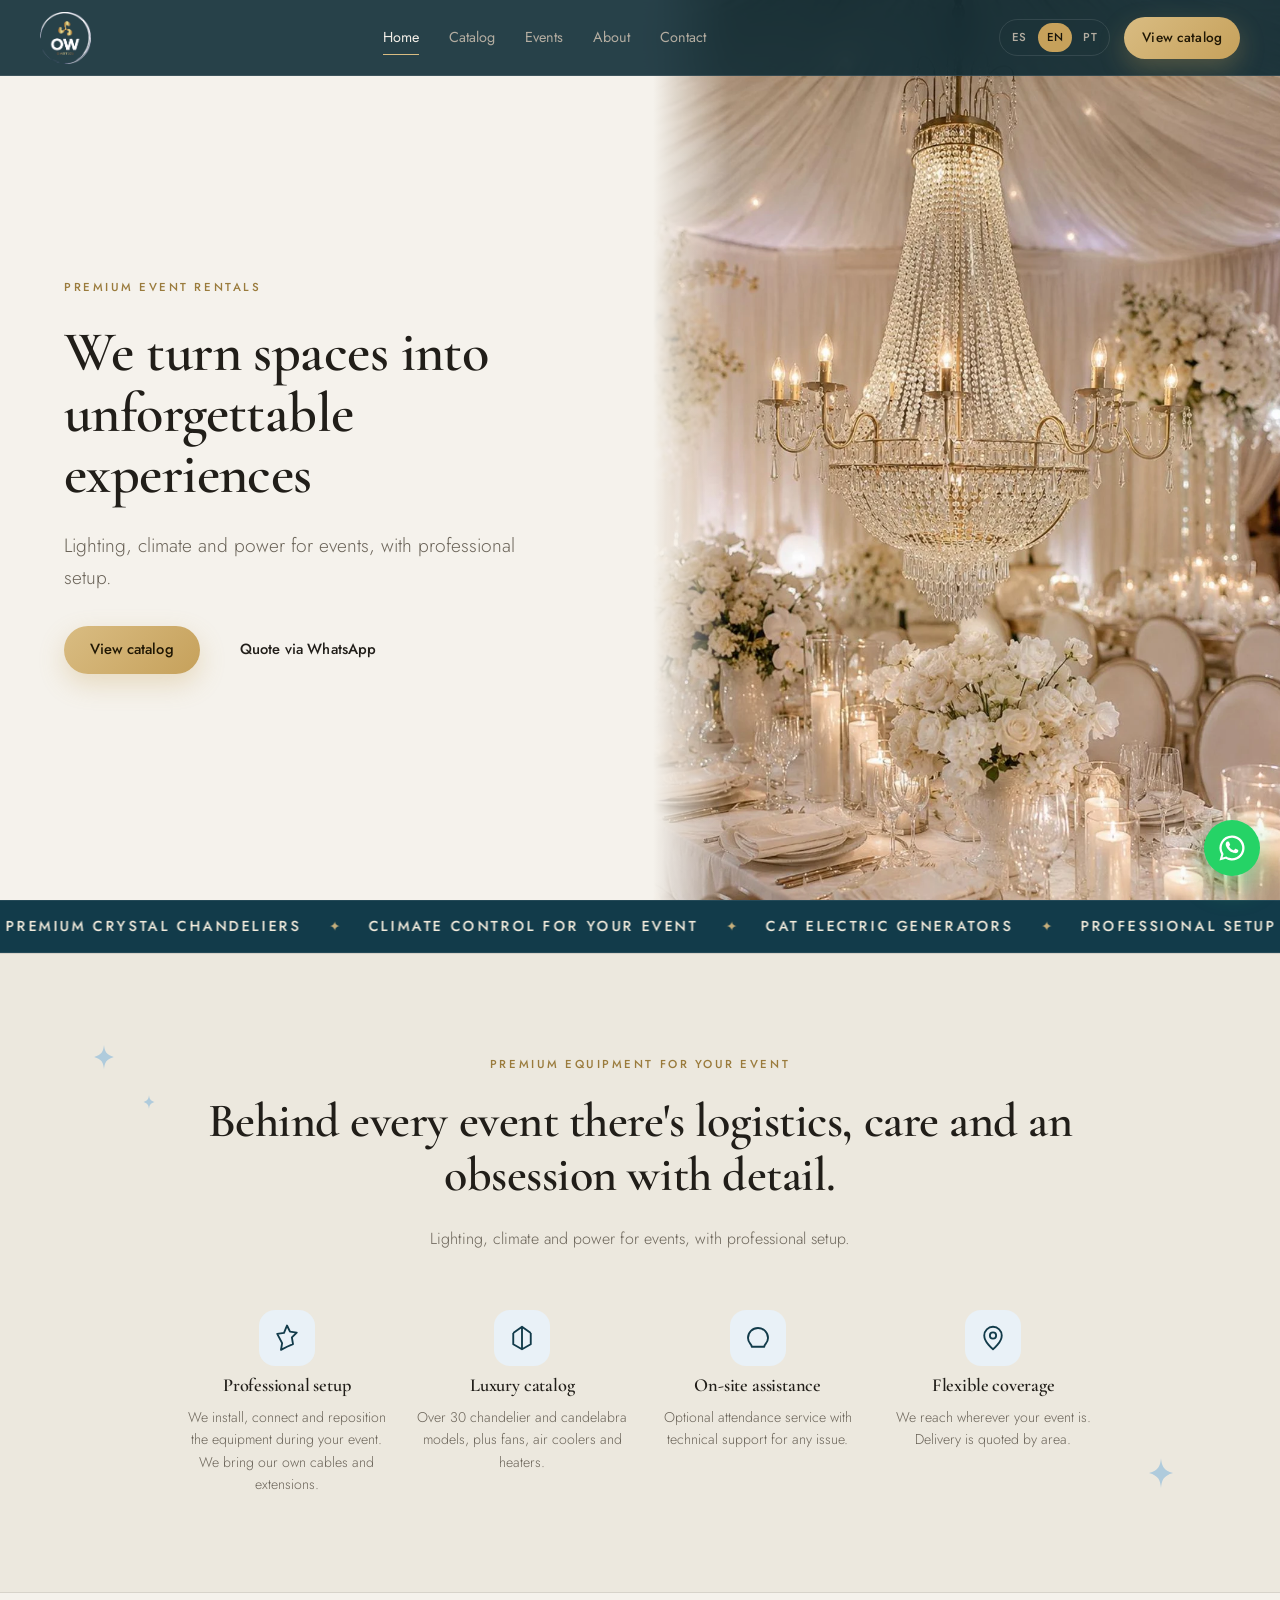
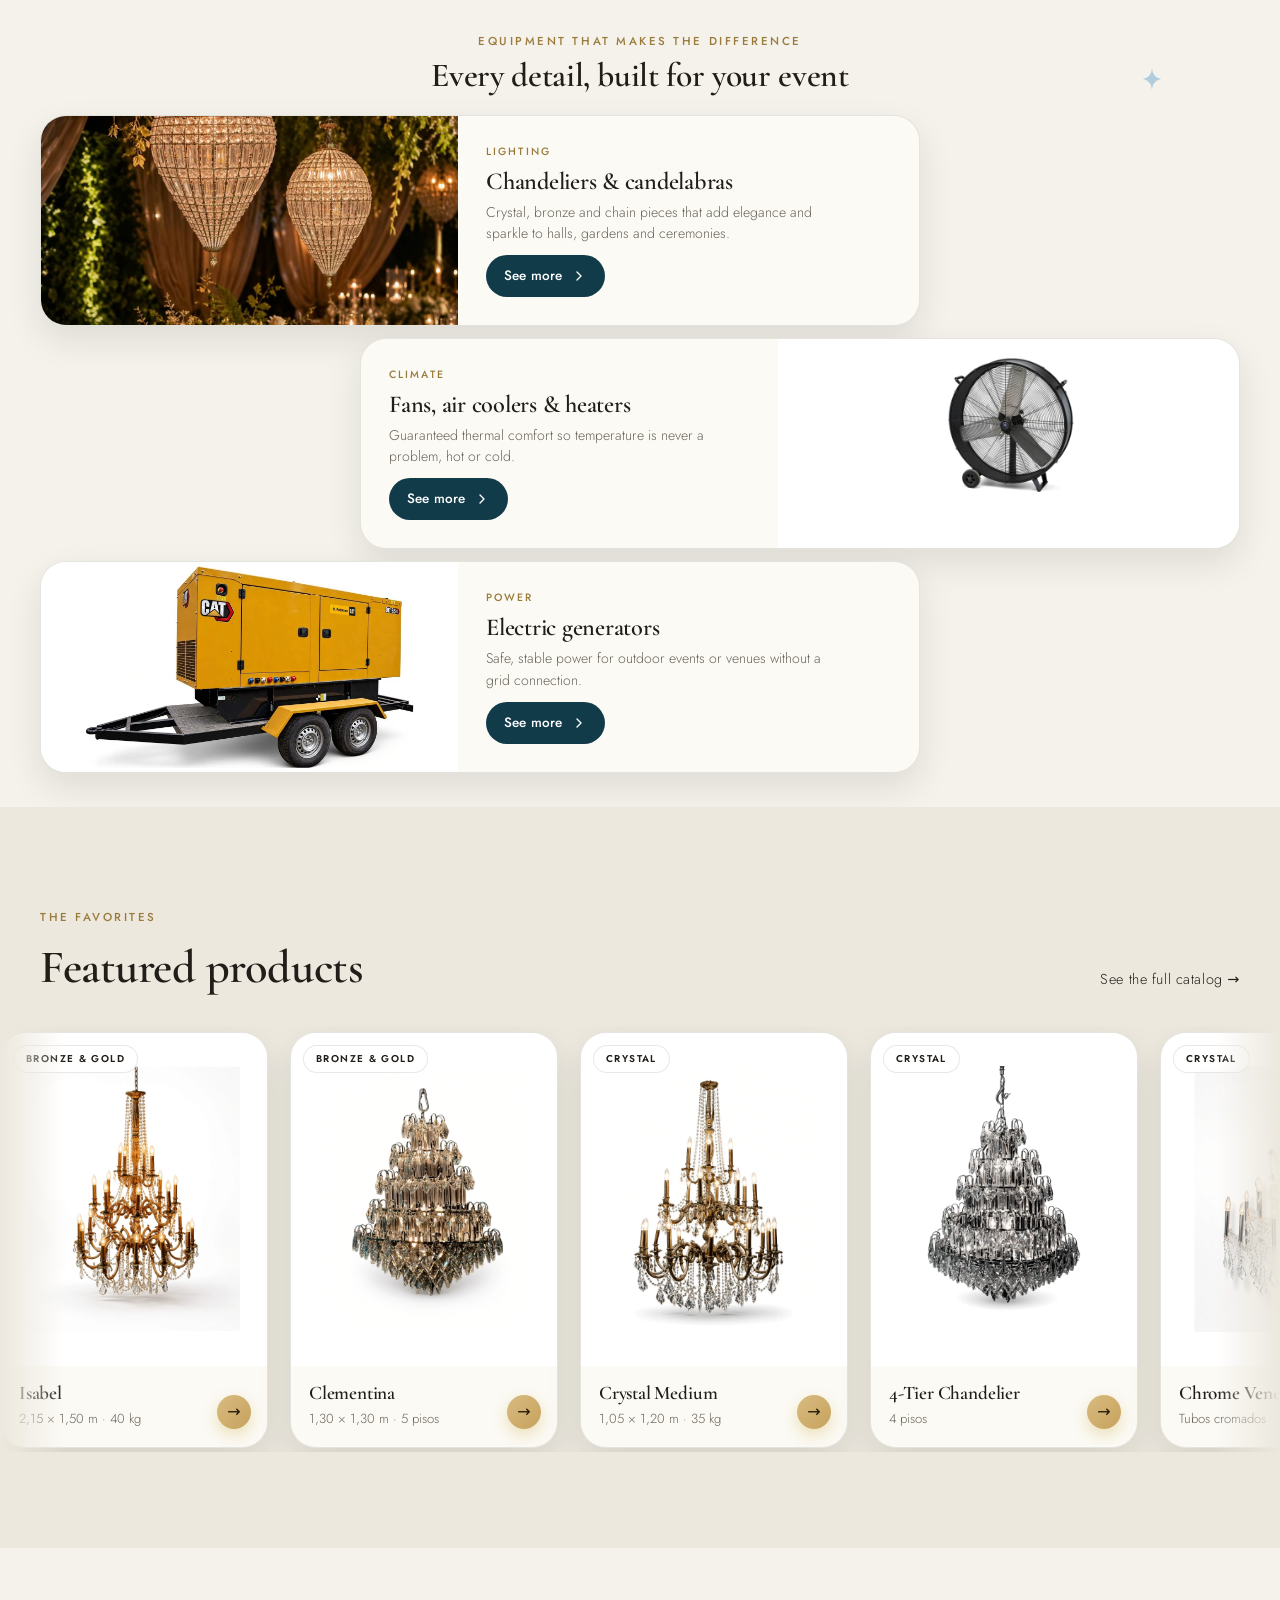
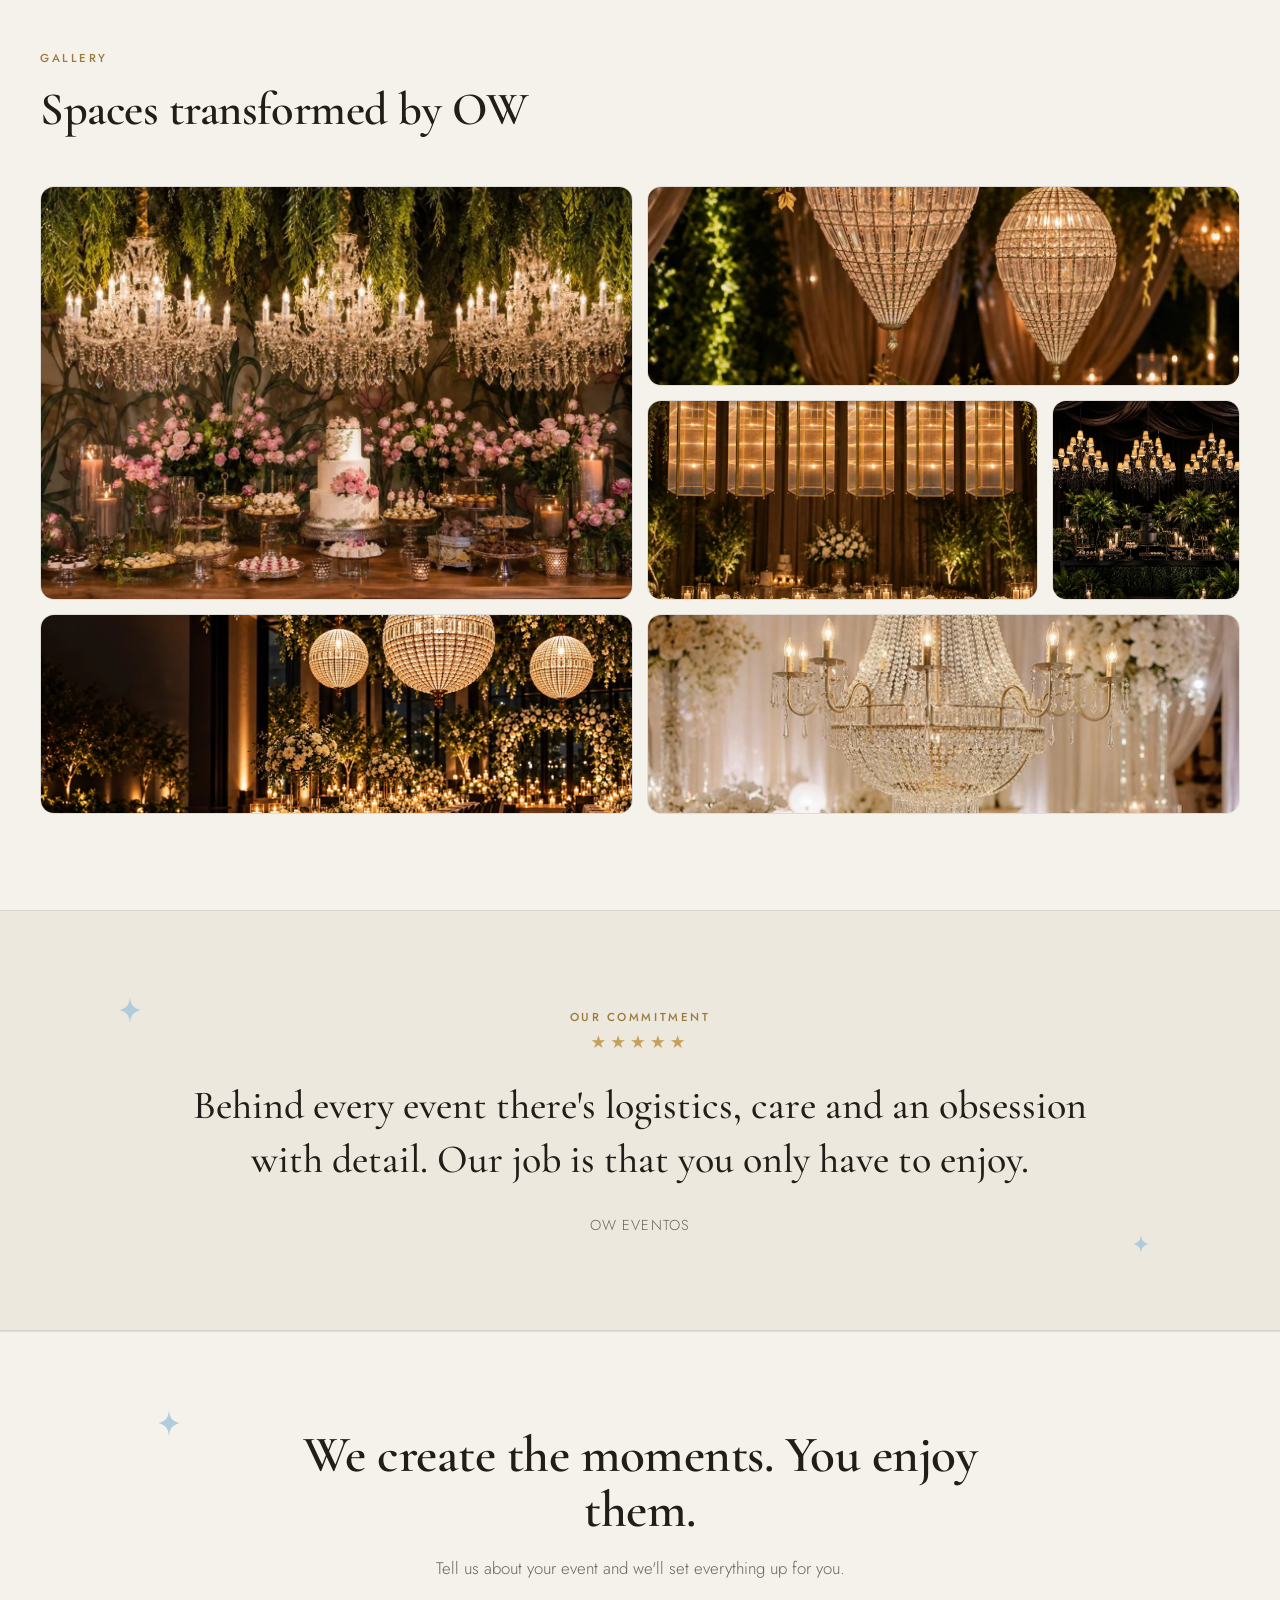
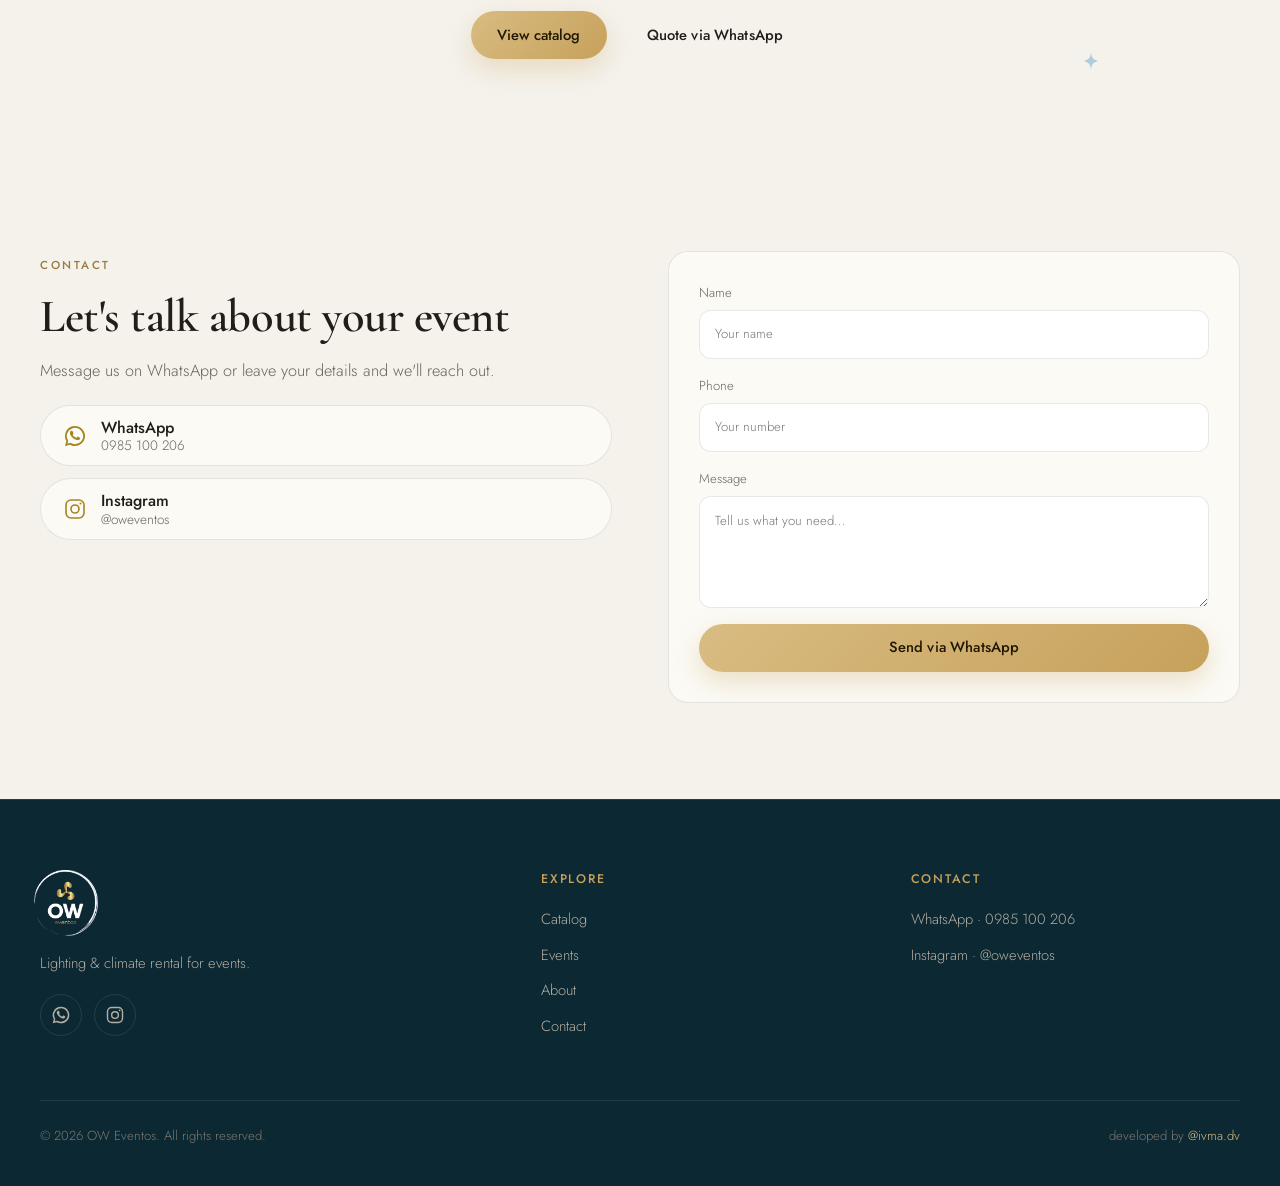
==== commit 13f86d35: "Use logo version with circle ring (logo-transparent.png) in header, menu and footer" ====
--- a/index.html
+++ b/index.html
@@ -21,7 +21,7 @@
   <!-- ===================== HEADER ===================== -->
   <header class="hdr hdr--solid" id="hdr">
     <div class="container hdr-inner">
-      <a href="index.html" class="hdr-logo" aria-label="OW Eventos"><img src="assets/img/logo-nocircle.png" alt="OW Eventos" /></a>
+      <a href="index.html" class="hdr-logo" aria-label="OW Eventos"><img src="assets/img/logo-transparent.png" alt="OW Eventos" /></a>
       <nav class="hdr-nav" aria-label="Principal">
         <a href="index.html" class="active" data-i18n="nav.home">Inicio</a>
         <a href="catalogo.html" data-i18n="nav.catalog">Catálogo</a>
@@ -45,7 +45,7 @@
   <div class="menu-overlay" id="menuOverlay">
     <div class="container menu-panel">
       <div class="menu-top">
-        <img src="assets/img/logo-nocircle.png" alt="OW Eventos" />
+        <img src="assets/img/logo-transparent.png" alt="OW Eventos" />
         <button class="menu-close" id="menuClose"><span data-i18n="nav.close">Cerrar</span><span class="x" aria-hidden="true">&times;</span></button>
       </div>
       <div class="menu-body">
@@ -246,7 +246,7 @@
   <footer class="site-footer">
     <div class="container footer-inner">
       <div class="footer-brand">
-        <img src="assets/img/logo-nocircle.png" alt="OW Eventos" />
+        <img src="assets/img/logo-transparent.png" alt="OW Eventos" />
         <p data-i18n="footer.tagline">Alquiler de iluminación y climatización para eventos.</p>
         <div class="footer-social">
           <a id="footWa" target="_blank" rel="noopener" aria-label="WhatsApp"><svg viewBox="0 0 24 24"><use href="#waIcon"></use></svg></a>
--- a/css/styles.css
+++ b/css/styles.css
@@ -5,24 +5,24 @@
 
 /* ----------------------------- Tokens ----------------------------- */
 :root {
-  --ink: #0E0E10;
-  --ink-2: #17171A;
-  --ink-3: #1F1F23;
-  --photo-black: #020309;
-  --cream: #F5F0E8;
-  --cream-2: #EFE7D9;
-  --cream-card: #FBF8F2;
+  --ink: #0B2833;
+  --ink-2: #10303C;
+  --ink-3: #16404F;
+  --photo-black: #04141B;
+  --cream: #F5F2EC;
+  --cream-2: #ECE8DE;
+  --cream-card: #FBFAF5;
   --wine: #3E1526;
   --wine-deep: #250B16;
   --celeste: #E9F1F7;
   --celeste-2: #DCEAF3;
-  --celeste-line: rgba(20, 48, 110, 0.12);
+  --celeste-line: rgba(18, 59, 74, 0.14);
   --celeste-deco: #a9c8dc;
-  --navy: #1a3f86;
-  --navy-2: #12305f;
-  --gold: #C9A227;
-  --gold-bright: #E3C36A;
-  --gold-grad: linear-gradient(135deg, #E3C36A, #C9A227);
+  --navy: #123B4A;
+  --navy-2: #0B2833;
+  --gold: #C6A15B;
+  --gold-bright: #D9BC82;
+  --gold-grad: linear-gradient(135deg, #D9BC82, #C6A15B);
   --on-dark: #F3EFE8;
   --on-dark-muted: #B4ADA1;
   --on-dark-faint: #7E7970;
@@ -88,7 +88,7 @@
   white-space: nowrap;
 }
 .btn svg { width: 18px; height: 18px; flex-shrink: 0; }
-.btn-primary { background: var(--gold-grad); color: #201704; box-shadow: 0 10px 26px rgba(201, 162, 39, 0.28); }
+.btn-primary { background: var(--gold-grad); color: #201704; box-shadow: 0 10px 26px rgba(198, 161, 91, 0.30); }
 .btn-primary:hover { transform: translateY(-2px); box-shadow: 0 16px 34px rgba(201, 162, 39, 0.38); }
 .btn-outline { border: 1px solid rgba(255, 255, 255, 0.4); color: var(--on-dark); }
 .btn-outline:hover { border-color: var(--gold-bright); color: var(--gold-bright); }
@@ -106,7 +106,7 @@
 }
 .hdr-inner { display: flex; align-items: center; justify-content: space-between; gap: 20px; }
 .hdr.scrolled, .hdr--solid {
-  background: rgba(14, 14, 16, 0.82); backdrop-filter: blur(14px);
+  background: rgba(11, 40, 51, 0.88); backdrop-filter: blur(14px);
   border-bottom-color: var(--line-dark);
 }
 .hdr-logo img { height: 52px; width: auto; transition: transform 0.4s var(--ease); }
@@ -163,7 +163,7 @@
 /* hero split (editorial, sin video) */
 .hero-split { display: grid; grid-template-columns: 1.02fr 0.98fr; min-height: 100svh; background: var(--cream); }
 .hero-copy2 { display: flex; flex-direction: column; justify-content: center; gap: 20px; padding: calc(var(--header-h) + 24px) clamp(28px, 5vw, 84px) 48px; }
-.hero-copy2 .eyebrow { color: #9c7d1e; }
+.hero-copy2 .eyebrow { color: #9A7B3C; }
 .hero-copy2 .hero-title { font-size: clamp(2.3rem, 4.4vw, 4rem); margin: 6px 0 4px; color: var(--on-cream); }
 .hero-copy2 .hero-sub { color: var(--on-cream-muted); max-width: 44ch; margin-bottom: 12px; }
 .hero-visual { position: relative; overflow: hidden; background: var(--photo-black); }
@@ -173,7 +173,7 @@
 /* ----------------------------- Cream sections ----------------------------- */
 .on-cream { background: var(--cream); color: var(--on-cream); }
 .on-cream h1, .on-cream h2, .on-cream h3 { color: var(--on-cream); }
-.on-cream .eyebrow { color: #9c7d1e; }
+.on-cream .eyebrow { color: #9A7B3C; }
 
 /* categories */
 .cat-grid { display: grid; grid-template-columns: repeat(3, 1fr); gap: 22px; margin-top: 44px; }
@@ -187,7 +187,7 @@
 .cat-ico svg { width: 30px; height: 30px; }
 .cat-tile h3 { font-size: 1.6rem; }
 .cat-tile p { color: var(--on-cream-muted); font-size: 0.95rem; line-height: 1.6; }
-.cat-more { margin-top: auto; padding-top: 12px; color: #9c7d1e; font-size: 0.82rem; font-weight: 500; letter-spacing: 0.06em; text-transform: uppercase; display: inline-flex; align-items: center; gap: 6px; }
+.cat-more { margin-top: auto; padding-top: 12px; color: #9A7B3C; font-size: 0.82rem; font-weight: 500; letter-spacing: 0.06em; text-transform: uppercase; display: inline-flex; align-items: center; gap: 6px; }
 .cat-more svg { width: 15px; height: 15px; transition: transform 0.3s; }
 .cat-tile:hover .cat-more svg { transform: translateX(4px); }
 
@@ -202,7 +202,7 @@
 .diff-energy { display: grid; place-items: center; background: radial-gradient(circle at 50% 40%, #2a2a2e, var(--ink)); }
 .diff-energy .bolt { width: 90px; height: 90px; color: var(--gold-bright); opacity: 0.9; }
 .diff-content { padding: clamp(28px, 4vw, 52px); display: flex; flex-direction: column; align-items: flex-start; justify-content: center; gap: 12px; }
-.diff-content .eyebrow { color: #9c7d1e; }
+.diff-content .eyebrow { color: #9A7B3C; }
 .diff-content h3 { font-size: clamp(1.6rem, 3vw, 2.2rem); }
 .diff-content p { color: var(--on-cream-muted); line-height: 1.7; max-width: 42ch; }
 .diff-content .btn { margin-top: 10px; }
@@ -219,7 +219,7 @@
 /* ---------------- Productos destacados (carrusel continuo) ---------------- */
 .featured { background: var(--cream-2); overflow: hidden; }
 .featured-head { display: flex; align-items: flex-end; justify-content: space-between; gap: 24px; max-width: none; margin-bottom: 34px; }
-.featured-head .eyebrow { color: #9c7d1e; }
+.featured-head .eyebrow { color: #9A7B3C; }
 .featured-all { font-size: 0.9rem; letter-spacing: 0.04em; color: var(--on-cream); border-bottom: 1px solid transparent; white-space: nowrap; transition: color 0.25s var(--ease), border-color 0.25s var(--ease); }
 .featured-all:hover { color: var(--gold); border-color: var(--gold); }
 
@@ -335,16 +335,16 @@
           mask-composite: intersect;
 }
 .equip-row-body { display: flex; flex-direction: column; justify-content: center; align-items: flex-start; gap: 7px; padding: clamp(16px, 2.2vw, 28px); }
-.equip-eyebrow { font-size: 0.66rem; letter-spacing: 0.2em; text-transform: uppercase; color: #9c7d1e; font-weight: 500; }
+.equip-eyebrow { font-size: 0.66rem; letter-spacing: 0.2em; text-transform: uppercase; color: #9A7B3C; font-weight: 500; }
 .equip-row-body h3 { font-size: clamp(1.2rem, 1.9vw, 1.55rem); line-height: 1.12; color: var(--on-cream); }
 .equip-row-body p { color: var(--on-cream-muted); font-size: 0.88rem; line-height: 1.5; max-width: 44ch; display: -webkit-box; -webkit-line-clamp: 2; -webkit-box-orient: vertical; overflow: hidden; }
 .equip-row-body .btn { margin-top: 4px; }
 .btn-wine { background: var(--navy); color: #fff; }
 .btn-wine svg { width: 16px; height: 16px; }
 .btn-wine:hover { background: var(--navy-2); transform: translateY(-2px); }
-.spotlight-body .eyebrow { color: #9c7d1e; }
+.spotlight-body .eyebrow { color: #9A7B3C; }
 .spotlight-body h2 { font-size: clamp(2rem, 4.2vw, 3rem); margin: 14px 0 10px; color: var(--on-cream); }
-.spotlight-tag { font-size: 0.72rem; letter-spacing: 0.14em; text-transform: uppercase; color: #9c7d1e; }
+.spotlight-tag { font-size: 0.72rem; letter-spacing: 0.14em; text-transform: uppercase; color: #9A7B3C; }
 .spotlight-body p { color: var(--on-cream-muted); line-height: 1.8; margin: 18px 0 28px; max-width: 46ch; }
 .spotlight-dims { color: var(--on-cream-muted); font-size: 0.85rem; letter-spacing: 0.05em; margin-bottom: 24px; }
 
@@ -367,7 +367,7 @@
 
 /* ----------------------------- Pledge (wine) ----------------------------- */
 .pledge { background: var(--cream-2); color: var(--on-cream); padding: 92px 0; text-align: center; border-top: 1px solid var(--line-cream); border-bottom: 1px solid var(--line-cream); }
-.pledge .eyebrow { color: #9c7d1e; }
+.pledge .eyebrow { color: #9A7B3C; }
 .pledge blockquote { font-family: var(--serif); font-size: clamp(1.6rem, 3.6vw, 2.5rem); line-height: 1.35; max-width: 900px; margin: 22px auto 26px; font-weight: 500; color: var(--on-cream); }
 .pledge-stars { color: var(--gold); letter-spacing: 4px; font-size: 1.1rem; margin-bottom: 12px; }
 .pledge-author { color: var(--on-cream-muted); font-size: 0.9rem; letter-spacing: 0.08em; text-transform: uppercase; }
@@ -416,7 +416,7 @@
 @media (hover: none) { .slide-btn { opacity: 1; } }
 .pcard-body { padding: 18px 18px 20px; display: flex; flex-direction: column; gap: 4px; flex: 1; }
 .pcard-name { font-size: 1.5rem; line-height: 1.1; }
-.pcard-sub { font-size: 0.66rem; letter-spacing: 0.12em; text-transform: uppercase; color: #9c7d1e; margin-bottom: 4px; }
+.pcard-sub { font-size: 0.66rem; letter-spacing: 0.12em; text-transform: uppercase; color: #9A7B3C; margin-bottom: 4px; }
 .pcard-dims { font-size: 0.8rem; color: var(--on-cream-muted); }
 .pcard-actions { display: flex; gap: 10px; margin-top: 16px; }
 .pcard-actions .btn { flex: 1; min-height: 44px; padding: 0 12px; font-size: 0.82rem; }
@@ -487,7 +487,7 @@
 @keyframes fade { from { opacity: 0; } to { opacity: 1; } }
 .modal { position: relative; width: min(100%, 660px); max-height: 92vh; overflow-y: auto; background: var(--cream-card); color: var(--on-cream); border: 1px solid var(--line-cream); border-radius: 22px; box-shadow: 0 30px 70px rgba(30,20,10,0.28); animation: modalIn 0.45s var(--ease); }
 .modal .btn-outline { border-color: rgba(0,0,0,0.25); color: var(--on-cream); }
-.modal .btn-outline:hover { border-color: var(--gold); color: #9c7d1e; }
+.modal .btn-outline:hover { border-color: var(--gold); color: #9A7B3C; }
 @keyframes modalIn { from { transform: translateY(24px) scale(0.98); opacity: 0; } to { transform: none; opacity: 1; } }
 .modal-close { position: absolute; top: 14px; right: 16px; font-size: 2rem; line-height: 1; color: var(--on-cream-muted); z-index: 5; width: 40px; height: 40px; }
 .modal-close:hover { color: var(--gold-bright); }
@@ -506,7 +506,7 @@
 .map-actions { display: flex; gap: 10px; flex-wrap: wrap; }
 .map-btn { display: inline-flex; align-items: center; gap: 8px; border: 1px solid var(--line-cream); border-radius: 999px; padding: 10px 16px; font-size: 0.82rem; color: var(--on-cream-muted); transition: all 0.3s; }
 .map-btn svg { width: 16px; height: 16px; }
-.map-btn:hover { border-color: var(--gold); color: #9c7d1e; }
+.map-btn:hover { border-color: var(--gold); color: #9A7B3C; }
 #mapWrap { margin-top: 14px; }
 #pickMap { height: 220px; border-radius: 14px; overflow: hidden; border: 1px solid var(--line-cream); }
 .map-picked { color: var(--gold-bright); font-size: 0.85rem; margin-top: 10px; }
@@ -516,7 +516,7 @@
 .quote-item-info b { font-family: var(--serif); font-size: 1.1rem; font-weight: 500; }
 .quote-item-info span { display: block; font-size: 0.78rem; color: var(--on-cream-muted); }
 .stepper { display: inline-flex; align-items: center; border: 1px solid var(--line-cream); border-radius: 999px; overflow: hidden; }
-.stepper button { width: 32px; height: 34px; color: #9c7d1e; font-size: 1.1rem; }
+.stepper button { width: 32px; height: 34px; color: #9A7B3C; font-size: 1.1rem; }
 .stepper input { width: 38px; text-align: center; background: none; border: none; color: var(--on-cream); outline: none; -moz-appearance: textfield; }
 .stepper input::-webkit-outer-spin-button, .stepper input::-webkit-inner-spin-button { -webkit-appearance: none; }
 .quote-item-remove { font-size: 0.76rem; color: var(--on-dark-faint); text-decoration: underline; text-underline-offset: 2px; }
@@ -530,9 +530,9 @@
 .prod-modal-media { height: min(42vh, 340px); background: #ffffff; border-radius: 22px 22px 0 0; overflow: hidden; }
 .prod-modal-media img { width: 100%; height: 100%; object-fit: contain; }
 .prod-modal-body { padding: 18px 24px 22px; display: flex; flex-direction: column; gap: 7px; }
-.prod-modal-badge { align-self: flex-start; font-size: 0.64rem; letter-spacing: 0.12em; text-transform: uppercase; padding: 5px 11px; border-radius: 999px; background: rgba(0,0,0,0.05); border: 1px solid var(--line-cream); color: #9c7d1e; }
+.prod-modal-badge { align-self: flex-start; font-size: 0.64rem; letter-spacing: 0.12em; text-transform: uppercase; padding: 5px 11px; border-radius: 999px; background: rgba(0,0,0,0.05); border: 1px solid var(--line-cream); color: #9A7B3C; }
 .prod-modal-body h3 { font-size: 1.8rem; color: var(--on-cream); }
-.prod-modal-body .pcard-dims { color: #9c7d1e; font-size: 0.82rem; }
+.prod-modal-body .pcard-dims { color: #9A7B3C; font-size: 0.82rem; }
 .prod-modal-body .pcard-desc { color: var(--on-cream-muted); line-height: 1.7; margin: 4px 0 8px; }
 .prod-modal-foot { margin-top: 8px; }
 .prod-modal-foot .btn { width: 100%; }
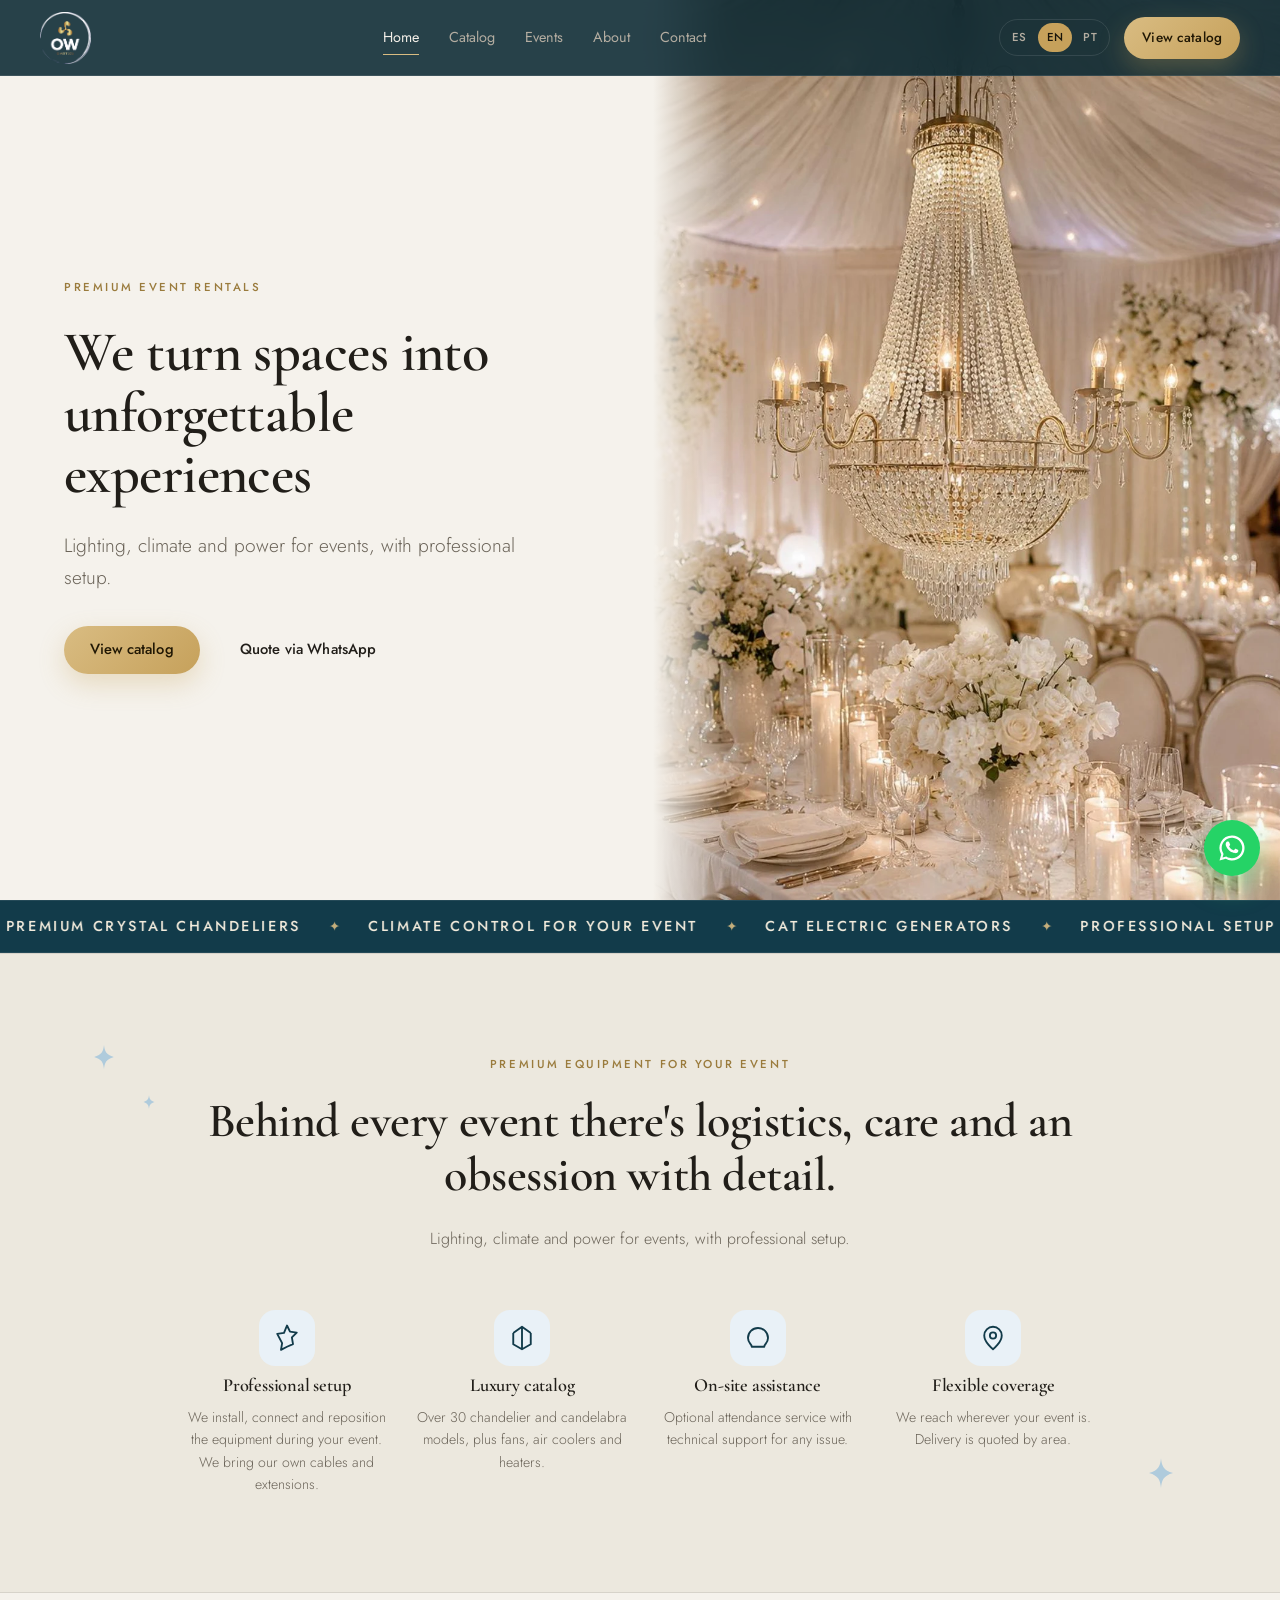
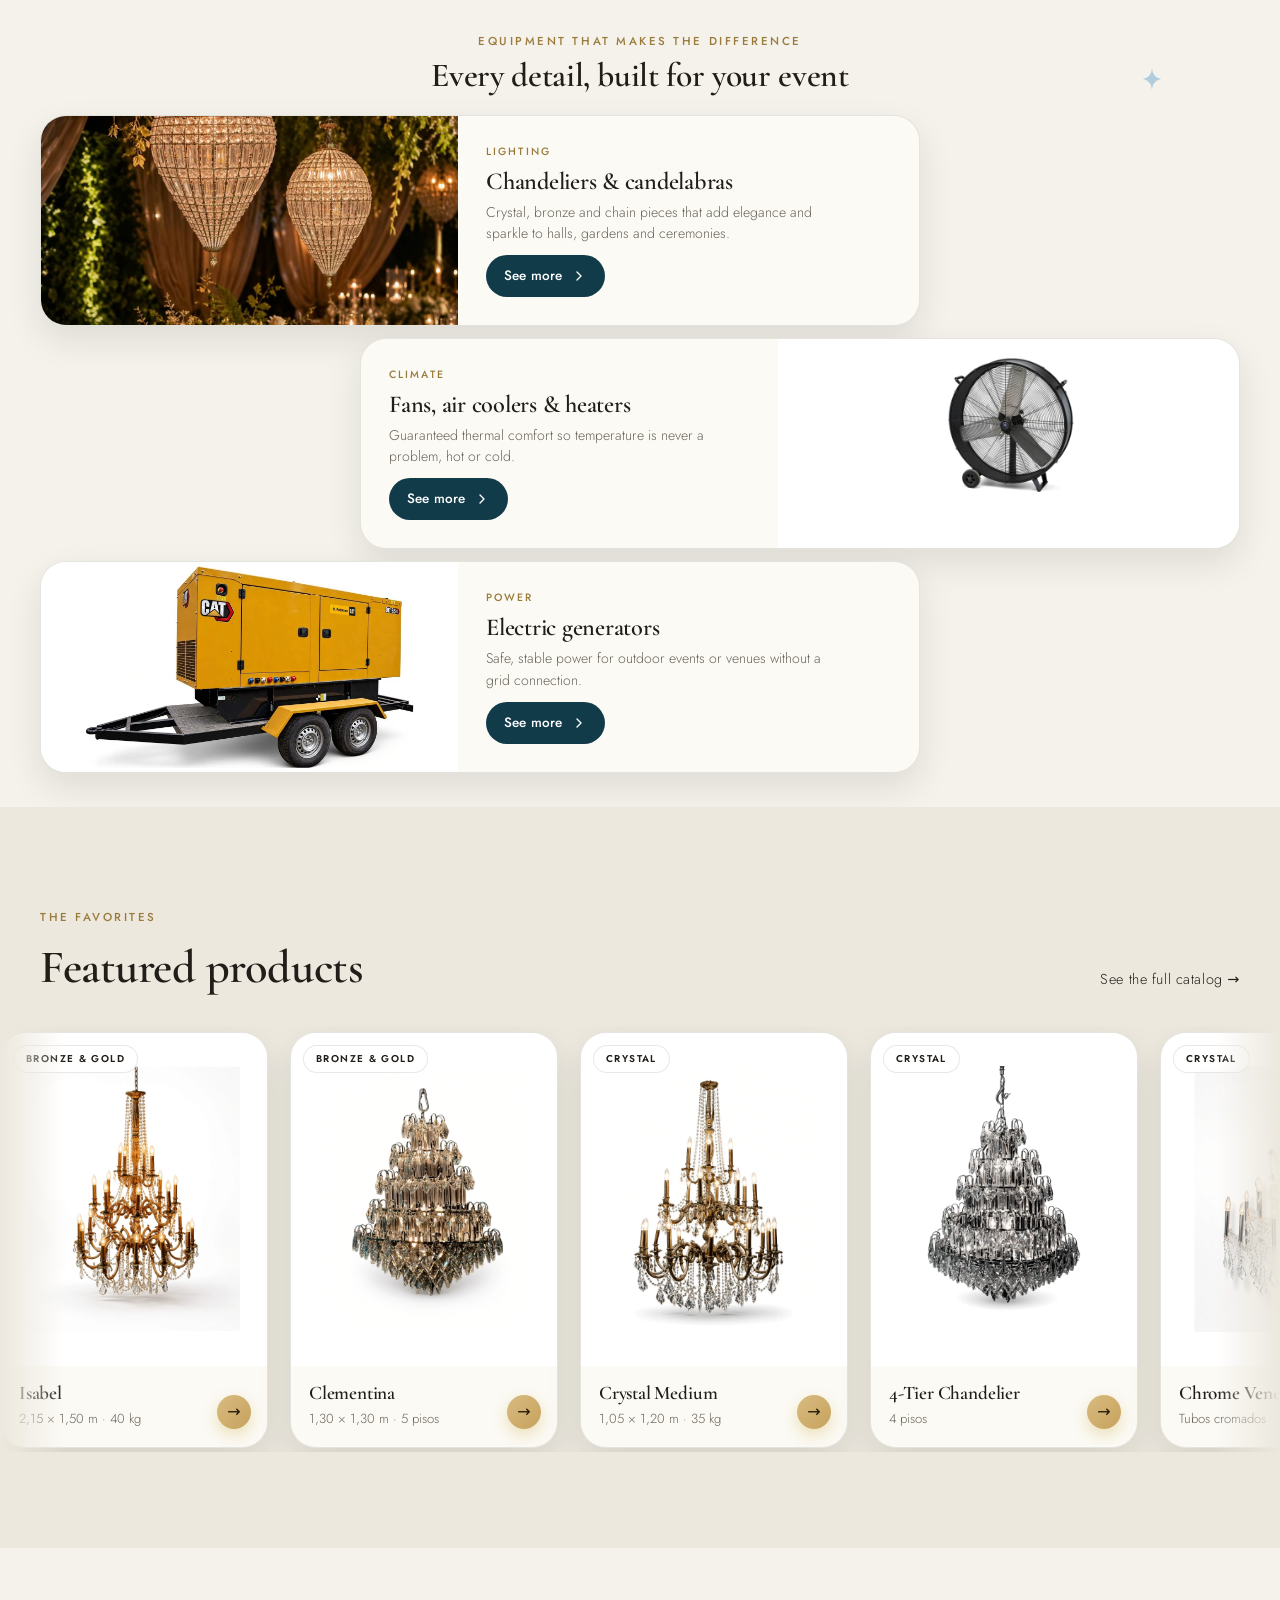
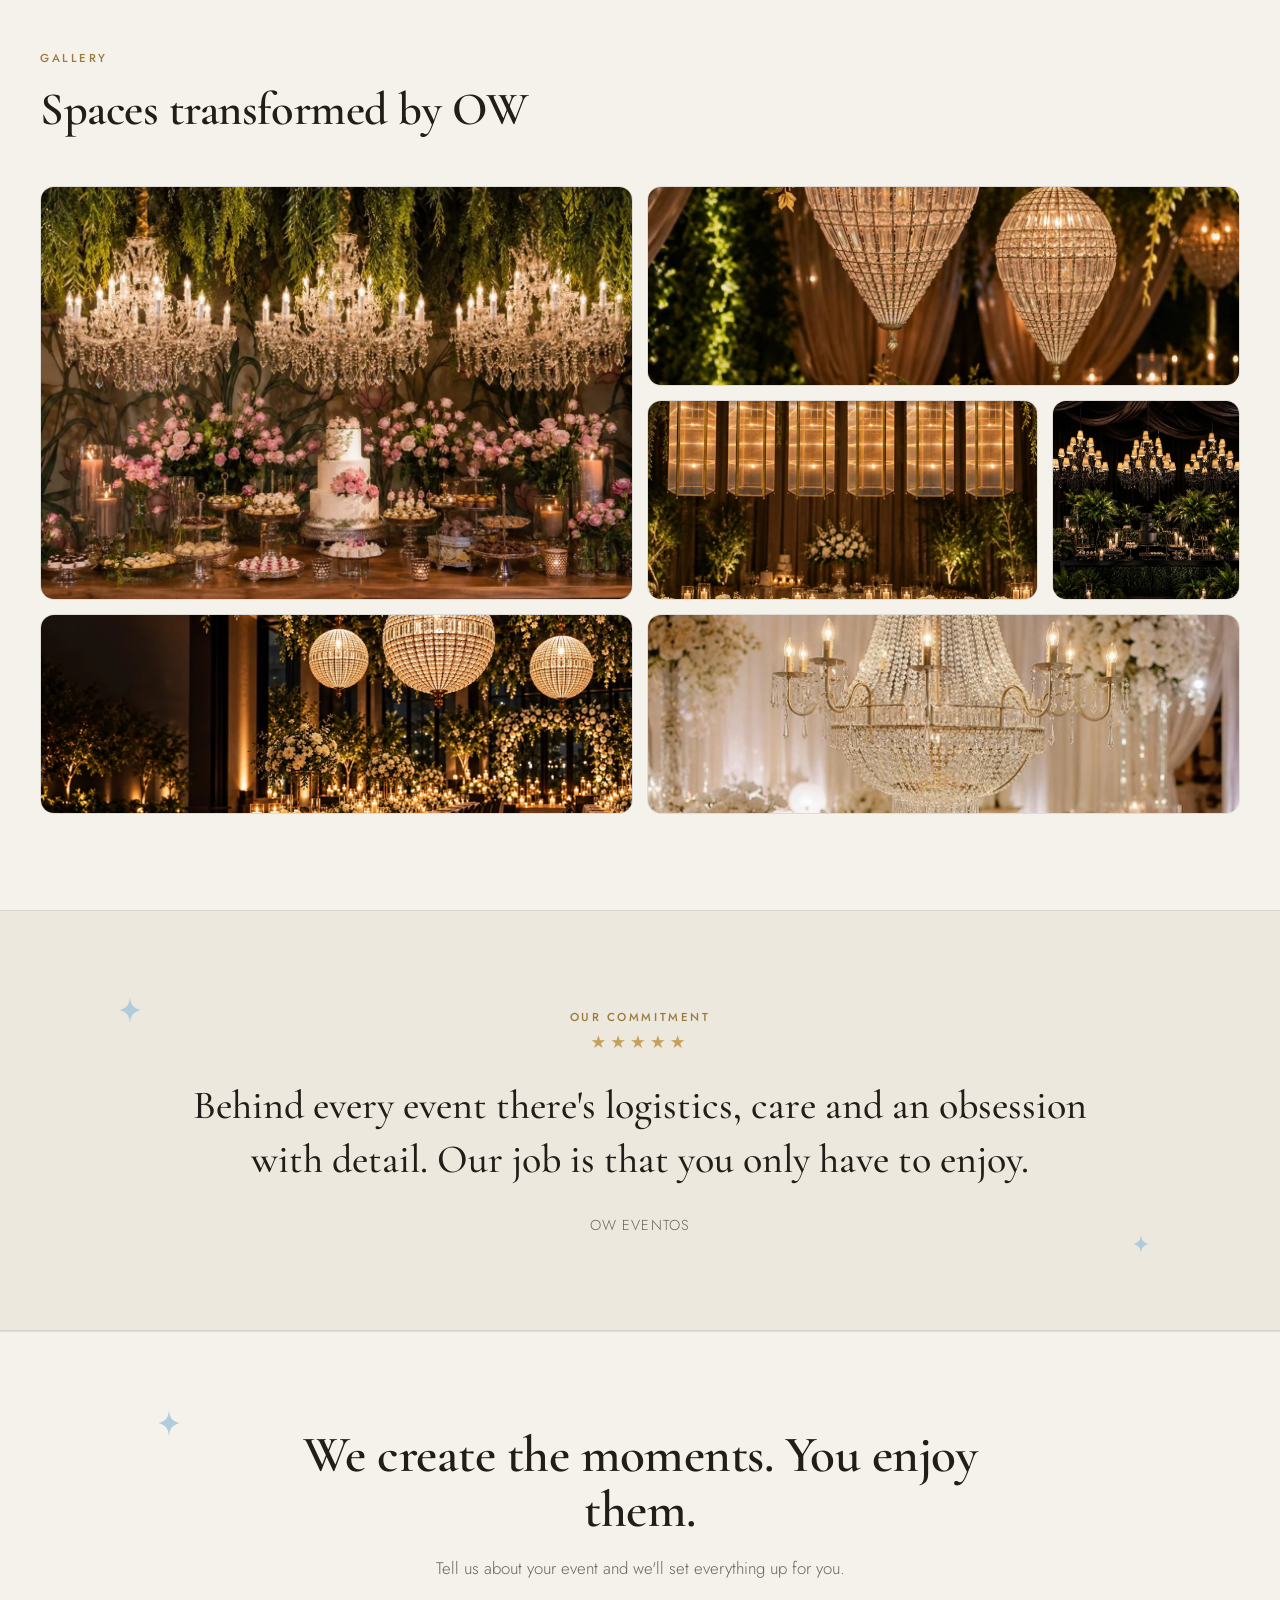
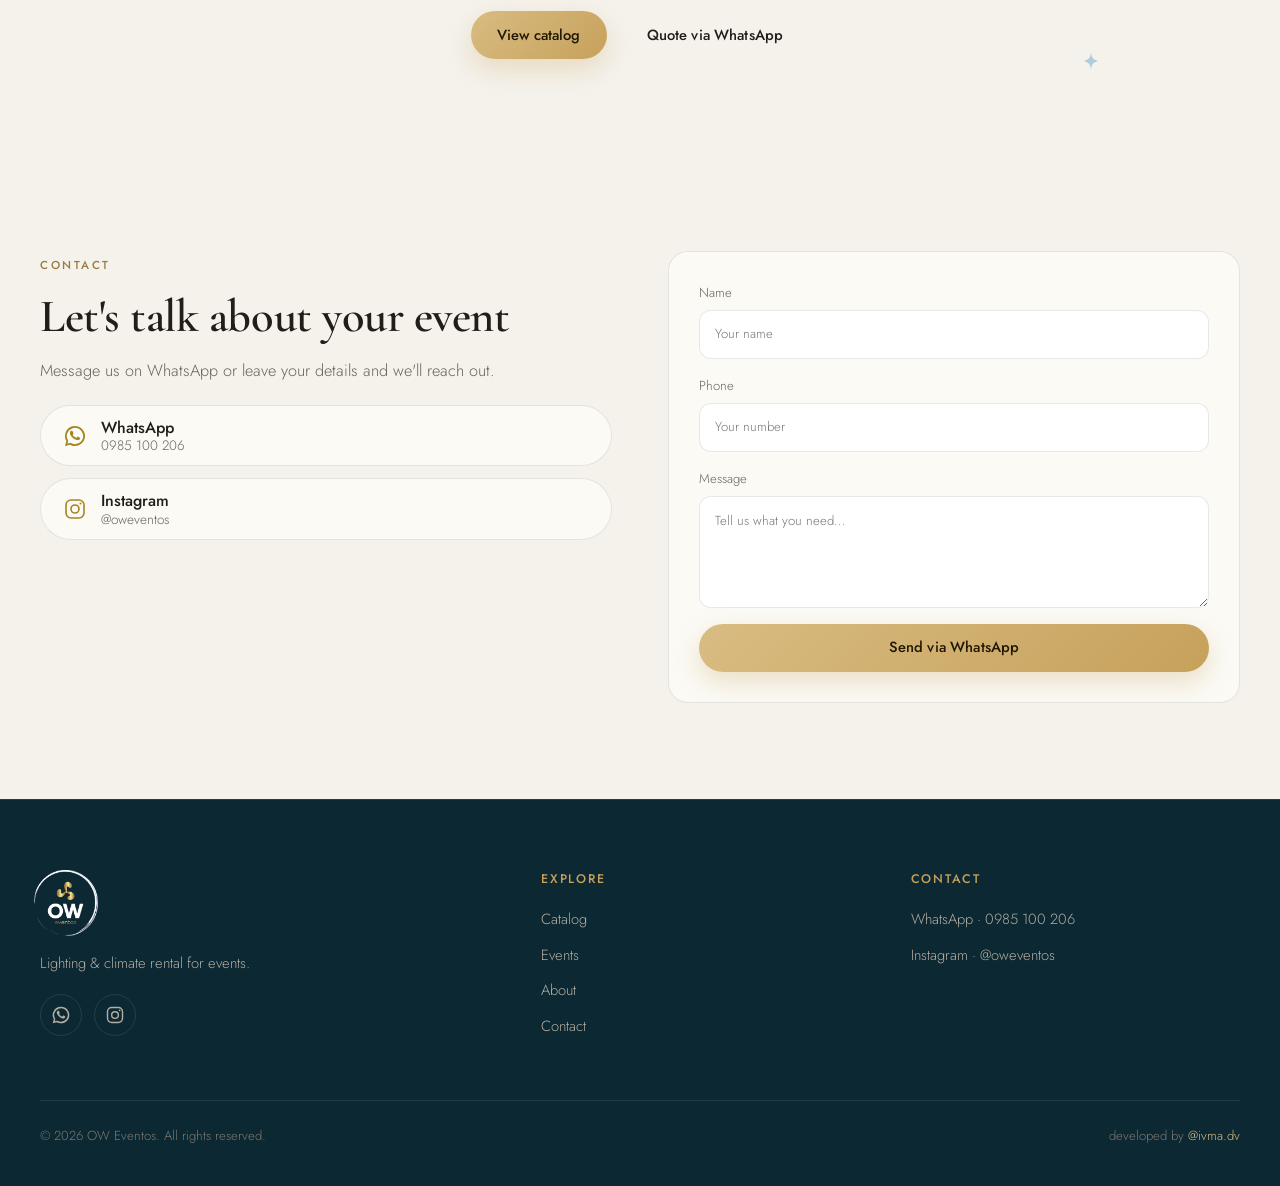
==== commit 8f105883: "Add cache-busting version param to CSS/JS so updates show immediately" ====
--- a/index.html
+++ b/index.html
@@ -14,7 +14,7 @@
   <link href="https://fonts.googleapis.com/css2?family=Cormorant+Garamond:wght@500;600;700&family=Jost:wght@300;400;500;600&display=swap" rel="stylesheet" />
   <link rel="stylesheet" href="https://unpkg.com/leaflet@1.9.4/dist/leaflet.css" integrity="sha256-p4NxAoJBhIIN+hmNHrzRCf9tD/miZyoHS5obTRR9BMY=" crossorigin="" />
   <script defer src="https://unpkg.com/leaflet@1.9.4/dist/leaflet.js" integrity="sha256-20nQCchB9co0qIjJZRGuk2/Z9VM+kNiyxNV1lvTlZBo=" crossorigin=""></script>
-  <link rel="stylesheet" href="css/styles.css" />
+  <link rel="stylesheet" href="css/styles.css?v=20260906" />
 </head>
 <body data-page="home">
 
@@ -358,8 +358,8 @@
     <symbol id="waIcon" viewBox="0 0 24 24"><path fill="currentColor" d="M12 2a10 10 0 00-8.6 15.1L2 22l5.05-1.32A10 10 0 1012 2zm0 18.2c-1.5 0-2.98-.4-4.27-1.16l-.3-.18-2.99.78.8-2.92-.2-.31A8.2 8.2 0 1112 20.2z"/><path fill="currentColor" d="M9.5 7.2c-.18-.42-.37-.42-.55-.43h-.47c-.16 0-.43.06-.66.31-.22.25-.86.85-.86 2.06 0 1.22.88 2.39 1 2.56.13.16 1.72 2.76 4.25 3.76 2.1.83 2.53.66 2.98.62.46-.04 1.47-.6 1.68-1.18.2-.58.2-1.08.15-1.18-.06-.1-.22-.16-.46-.28-.24-.12-1.43-.7-1.65-.78-.22-.08-.38-.12-.55.12-.16.25-.63.79-.77.95-.14.16-.28.18-.52.06-.24-.12-1.02-.38-1.94-1.2-.72-.64-1.2-1.43-1.34-1.67-.14-.24-.02-.37.1-.49.11-.11.24-.28.37-.42.12-.14.16-.24.24-.4.08-.16.04-.3-.02-.42-.06-.12-.53-1.32-.74-1.8z"/></symbol>
   </svg>
 
-  <script src="js/i18n.js"></script>
-  <script src="js/products.js"></script>
-  <script src="js/app.js"></script>
+  <script src="js/i18n.js?v=20260906"></script>
+  <script src="js/products.js?v=20260906"></script>
+  <script src="js/app.js?v=20260906"></script>
 </body>
 </html>
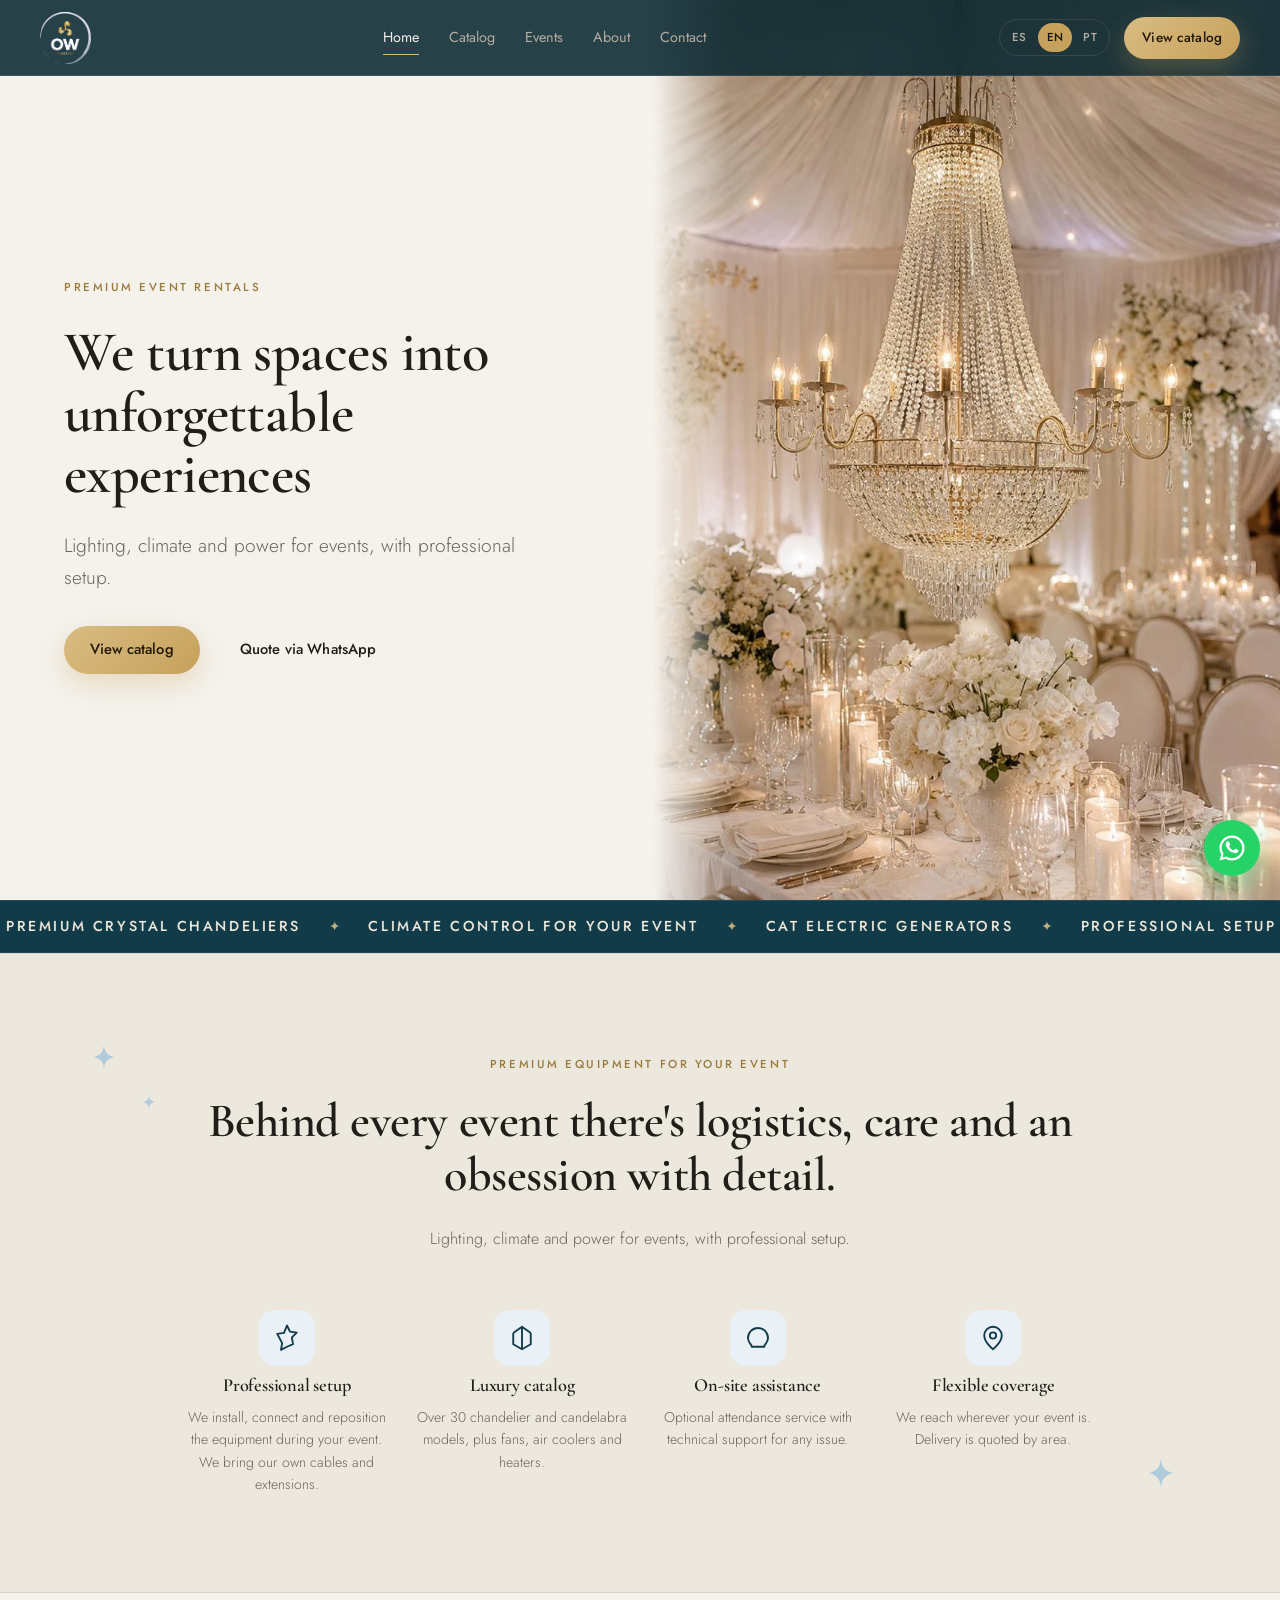
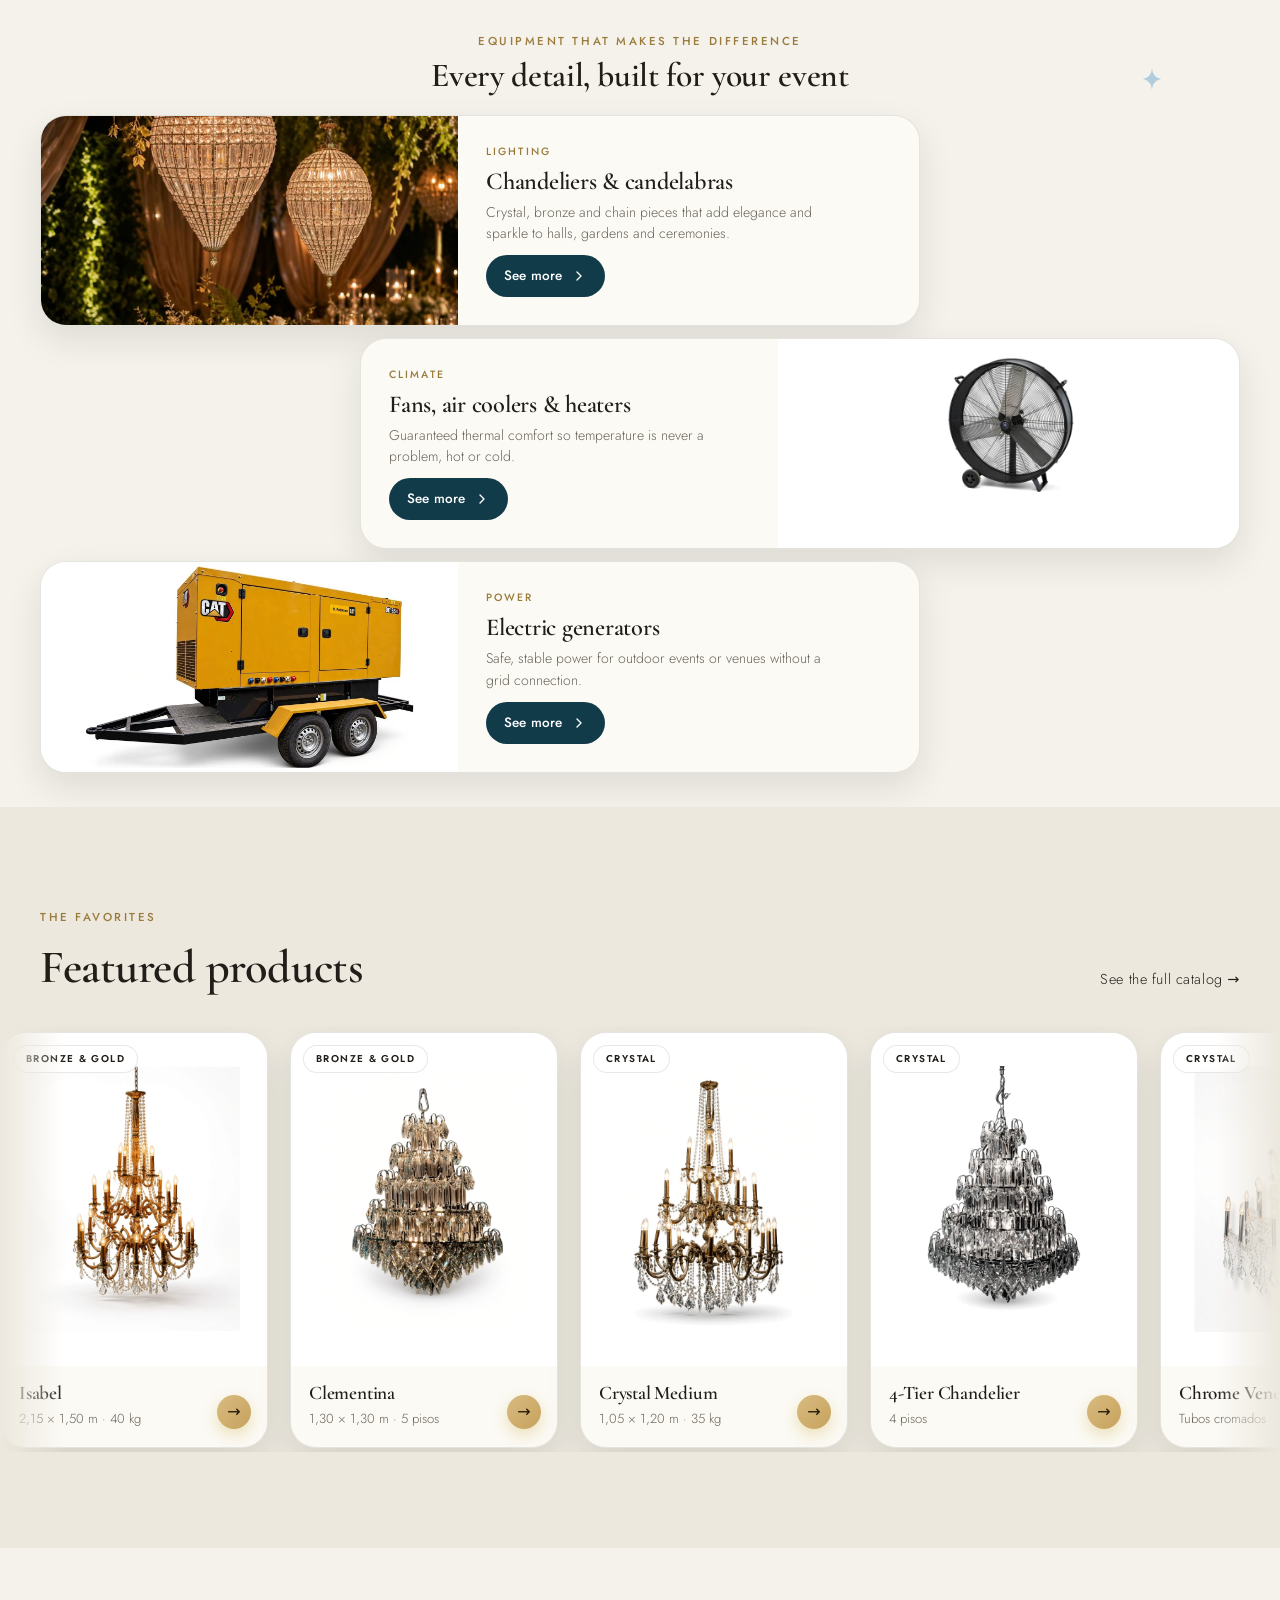
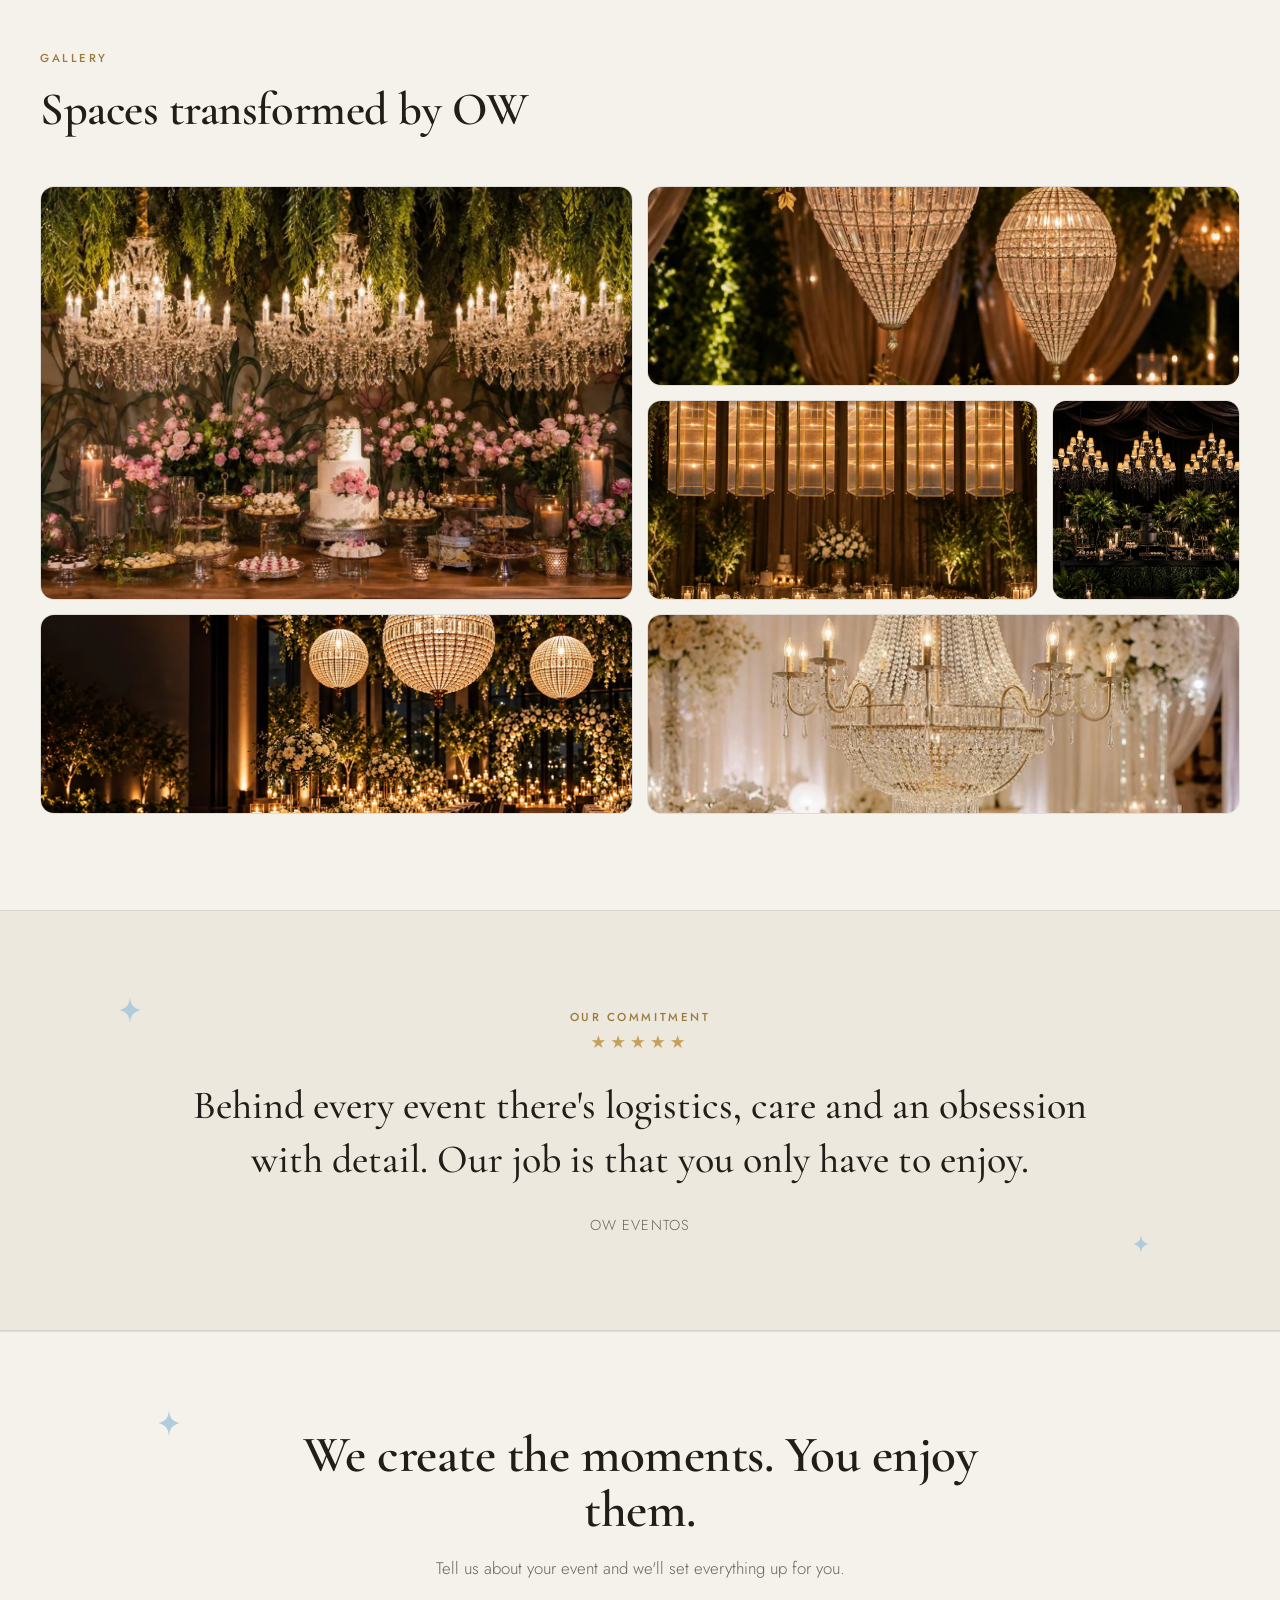
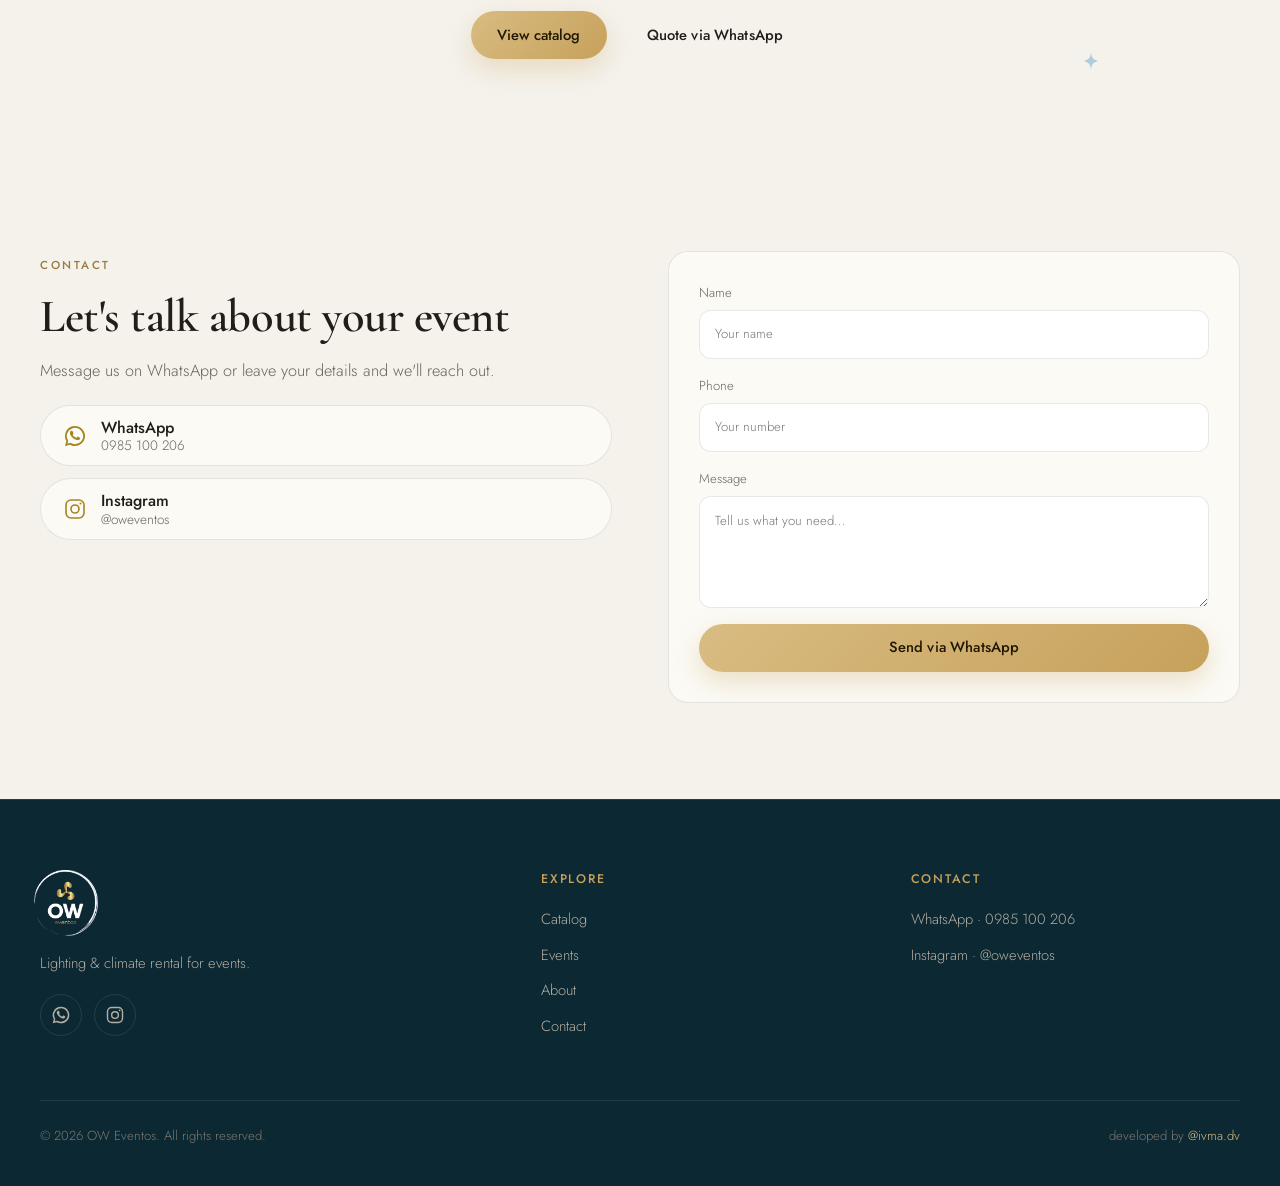
==== commit 7f237186: "Fix mobile carousels: remove reduce-motion freeze, narrow ticker layer under GPU texture limit (2 co" ====
--- a/index.html
+++ b/index.html
@@ -14,7 +14,7 @@
   <link href="https://fonts.googleapis.com/css2?family=Cormorant+Garamond:wght@500;600;700&family=Jost:wght@300;400;500;600&display=swap" rel="stylesheet" />
   <link rel="stylesheet" href="https://unpkg.com/leaflet@1.9.4/dist/leaflet.css" integrity="sha256-p4NxAoJBhIIN+hmNHrzRCf9tD/miZyoHS5obTRR9BMY=" crossorigin="" />
   <script defer src="https://unpkg.com/leaflet@1.9.4/dist/leaflet.js" integrity="sha256-20nQCchB9co0qIjJZRGuk2/Z9VM+kNiyxNV1lvTlZBo=" crossorigin=""></script>
-  <link rel="stylesheet" href="css/styles.css?v=20260906" />
+  <link rel="stylesheet" href="css/styles.css?v=20260906b" />
 </head>
 <body data-page="home">
 
@@ -358,8 +358,8 @@
     <symbol id="waIcon" viewBox="0 0 24 24"><path fill="currentColor" d="M12 2a10 10 0 00-8.6 15.1L2 22l5.05-1.32A10 10 0 1012 2zm0 18.2c-1.5 0-2.98-.4-4.27-1.16l-.3-.18-2.99.78.8-2.92-.2-.31A8.2 8.2 0 1112 20.2z"/><path fill="currentColor" d="M9.5 7.2c-.18-.42-.37-.42-.55-.43h-.47c-.16 0-.43.06-.66.31-.22.25-.86.85-.86 2.06 0 1.22.88 2.39 1 2.56.13.16 1.72 2.76 4.25 3.76 2.1.83 2.53.66 2.98.62.46-.04 1.47-.6 1.68-1.18.2-.58.2-1.08.15-1.18-.06-.1-.22-.16-.46-.28-.24-.12-1.43-.7-1.65-.78-.22-.08-.38-.12-.55.12-.16.25-.63.79-.77.95-.14.16-.28.18-.52.06-.24-.12-1.02-.38-1.94-1.2-.72-.64-1.2-1.43-1.34-1.67-.14-.24-.02-.37.1-.49.11-.11.24-.28.37-.42.12-.14.16-.24.24-.4.08-.16.04-.3-.02-.42-.06-.12-.53-1.32-.74-1.8z"/></symbol>
   </svg>
 
-  <script src="js/i18n.js?v=20260906"></script>
-  <script src="js/products.js?v=20260906"></script>
-  <script src="js/app.js?v=20260906"></script>
+  <script src="js/i18n.js?v=20260906b"></script>
+  <script src="js/products.js?v=20260906b"></script>
+  <script src="js/app.js?v=20260906b"></script>
 </body>
 </html>
--- a/css/styles.css
+++ b/css/styles.css
@@ -211,10 +211,9 @@
 /* ---------------- Cinta de texto (ticker continuo) ---------------- */
 .ticker { background: var(--navy); overflow: hidden; padding: 14px 0; border-top: 1px solid rgba(255,255,255,0.08); border-bottom: 1px solid rgba(255,255,255,0.08); }
 .ticker-track { display: flex; align-items: center; width: max-content; white-space: nowrap; will-change: transform; animation: tmarquee 34s linear infinite; }
-@keyframes tmarquee { from { transform: translateX(0); } to { transform: translateX(-33.3333%); } }
+@keyframes tmarquee { from { transform: translateX(0); } to { transform: translateX(-50%); } }
 .ticker-item { color: #f3ecdd; font-size: 0.9rem; font-weight: 500; letter-spacing: 0.18em; text-transform: uppercase; padding: 0 6px; }
 .ticker-star { color: var(--gold-bright); font-size: 0.85rem; padding: 0 22px; opacity: 0.9; }
-@media (prefers-reduced-motion: reduce) { .ticker-track, .featured-track { animation: none; } }
 
 /* ---------------- Productos destacados (carrusel continuo) ---------------- */
 .featured { background: var(--cream-2); overflow: hidden; }
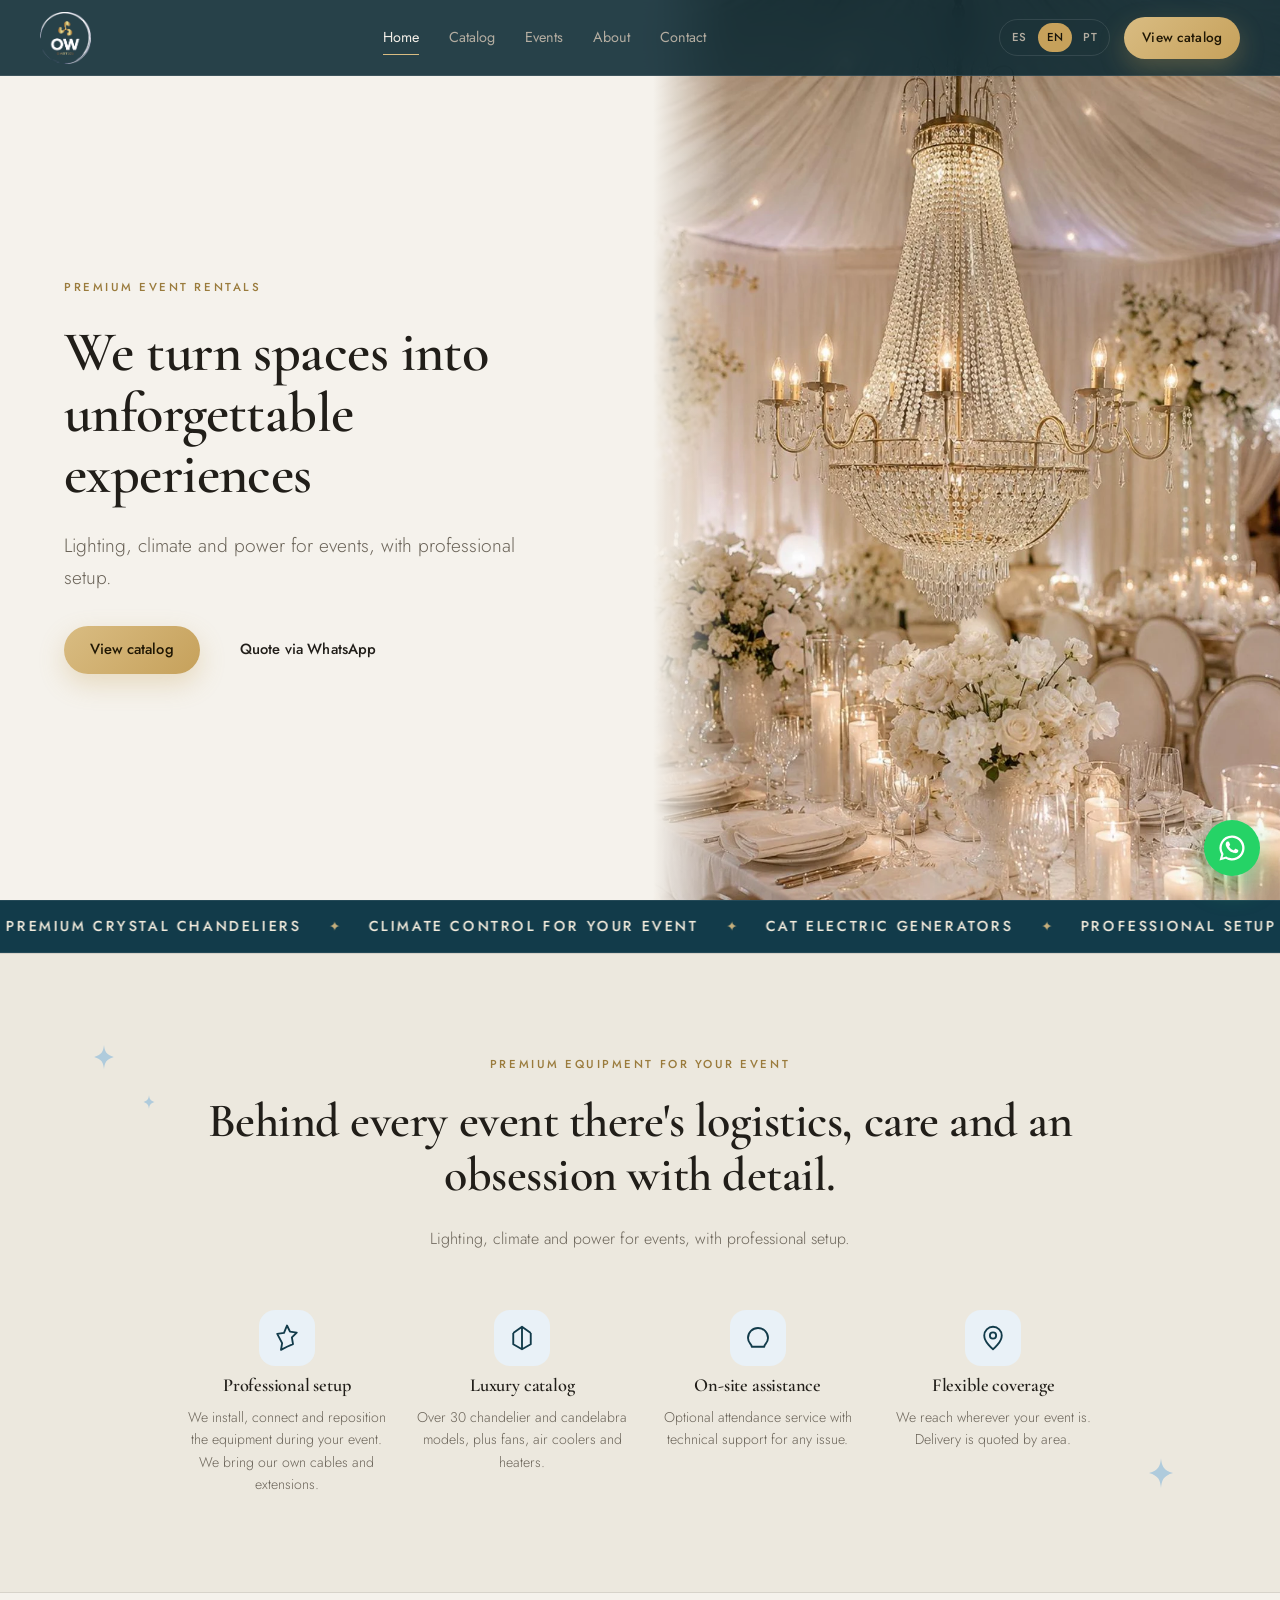
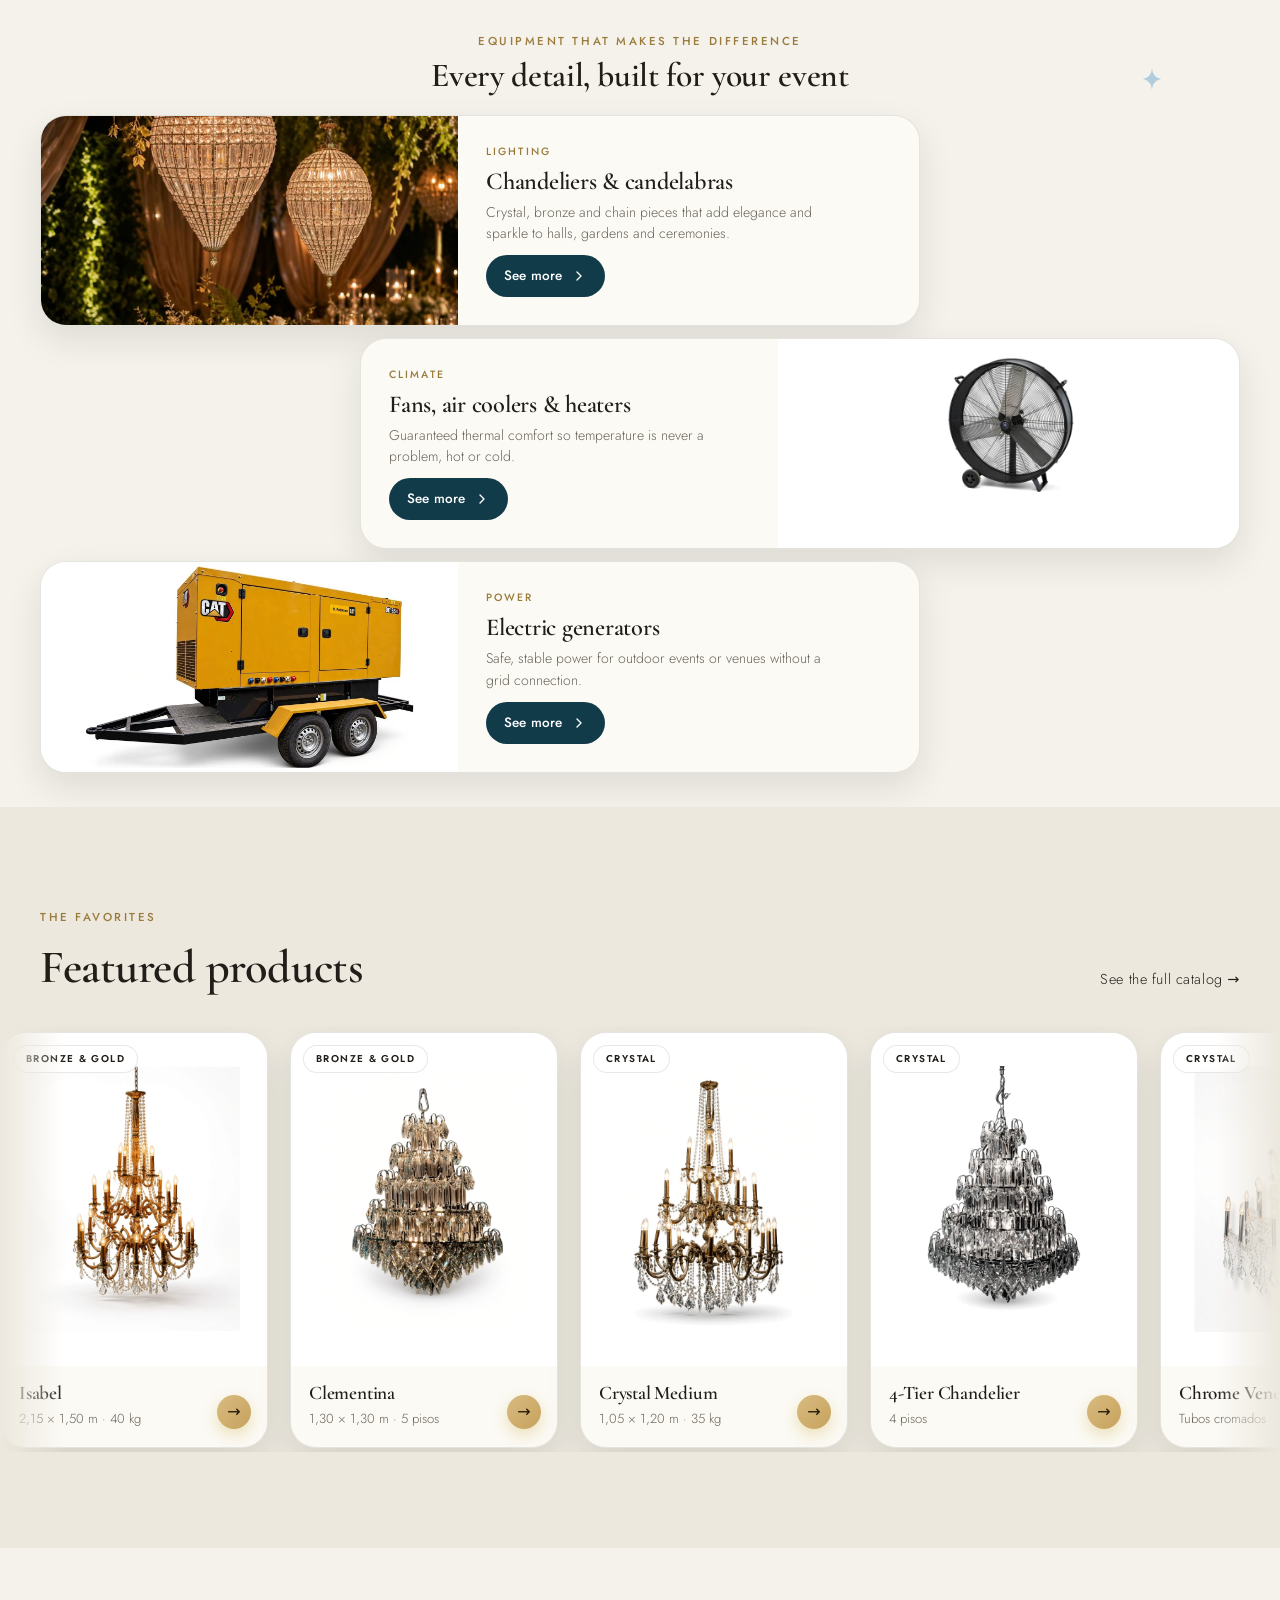
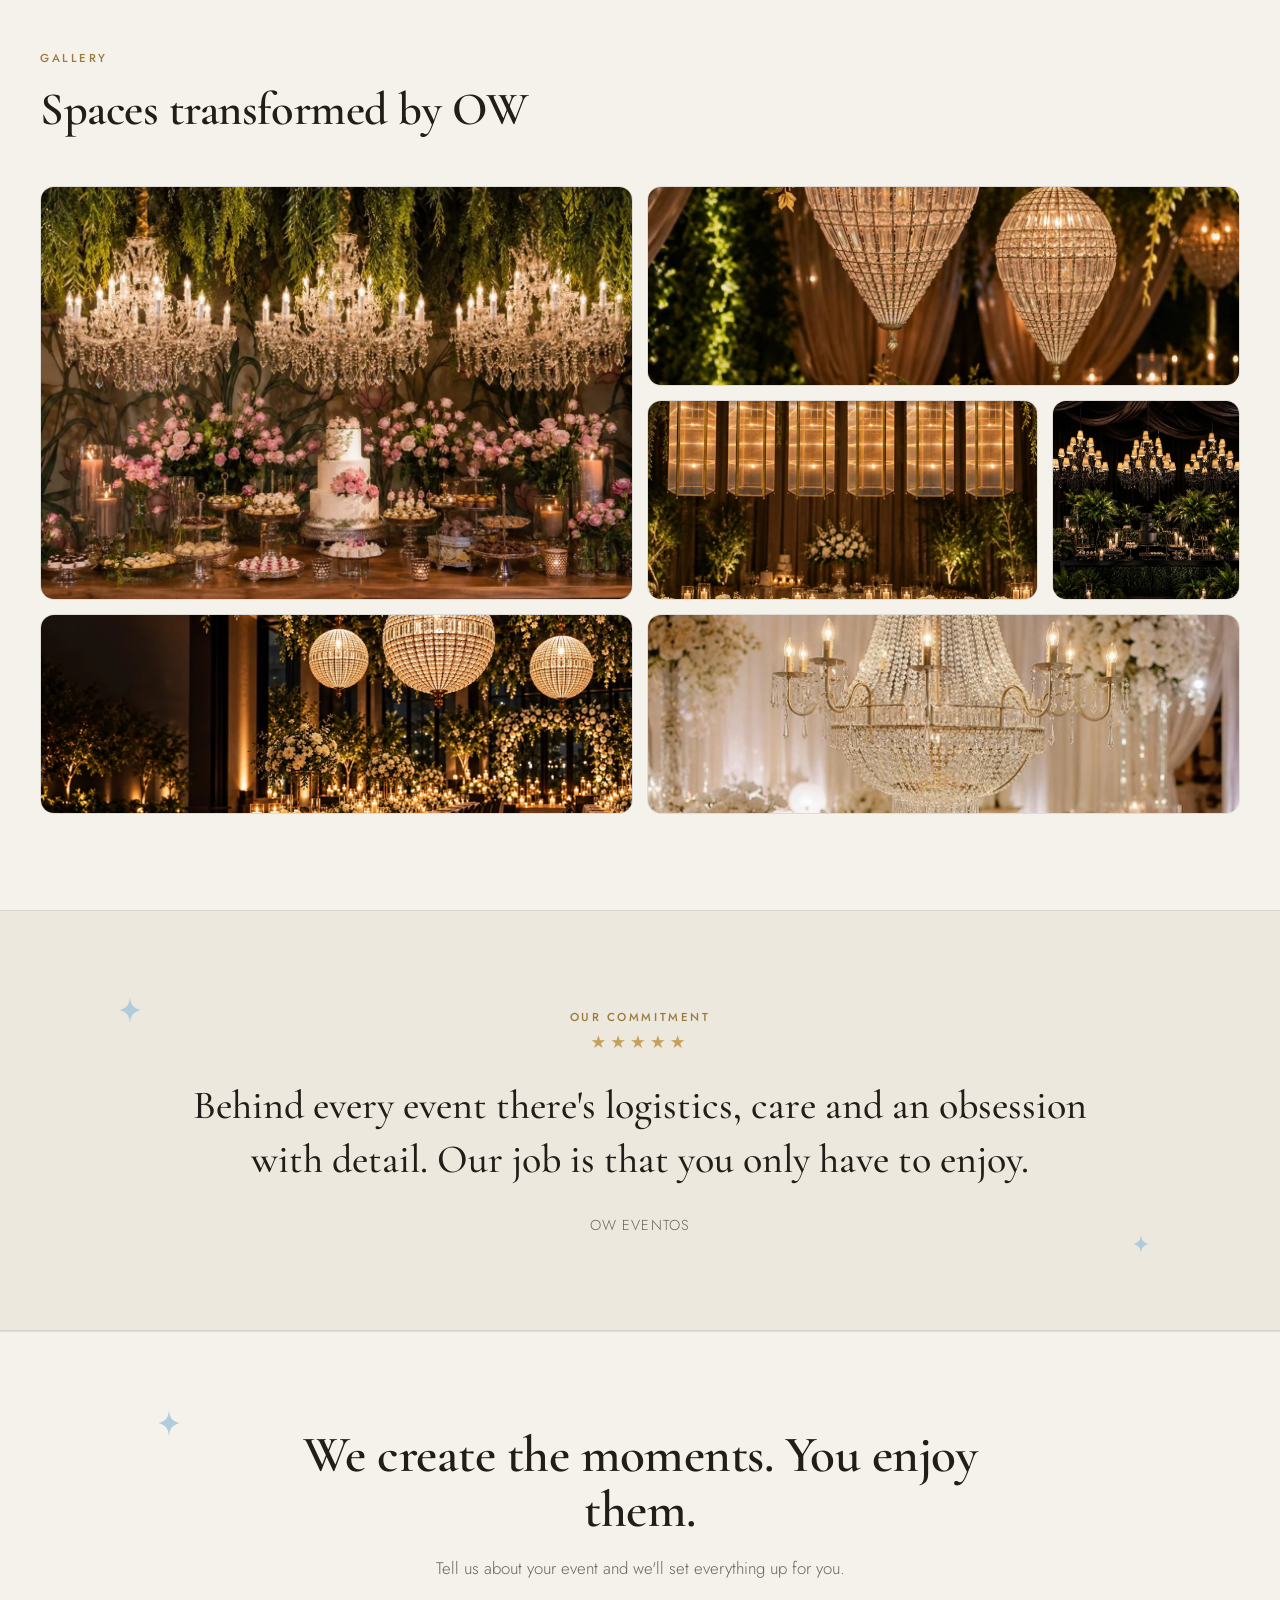
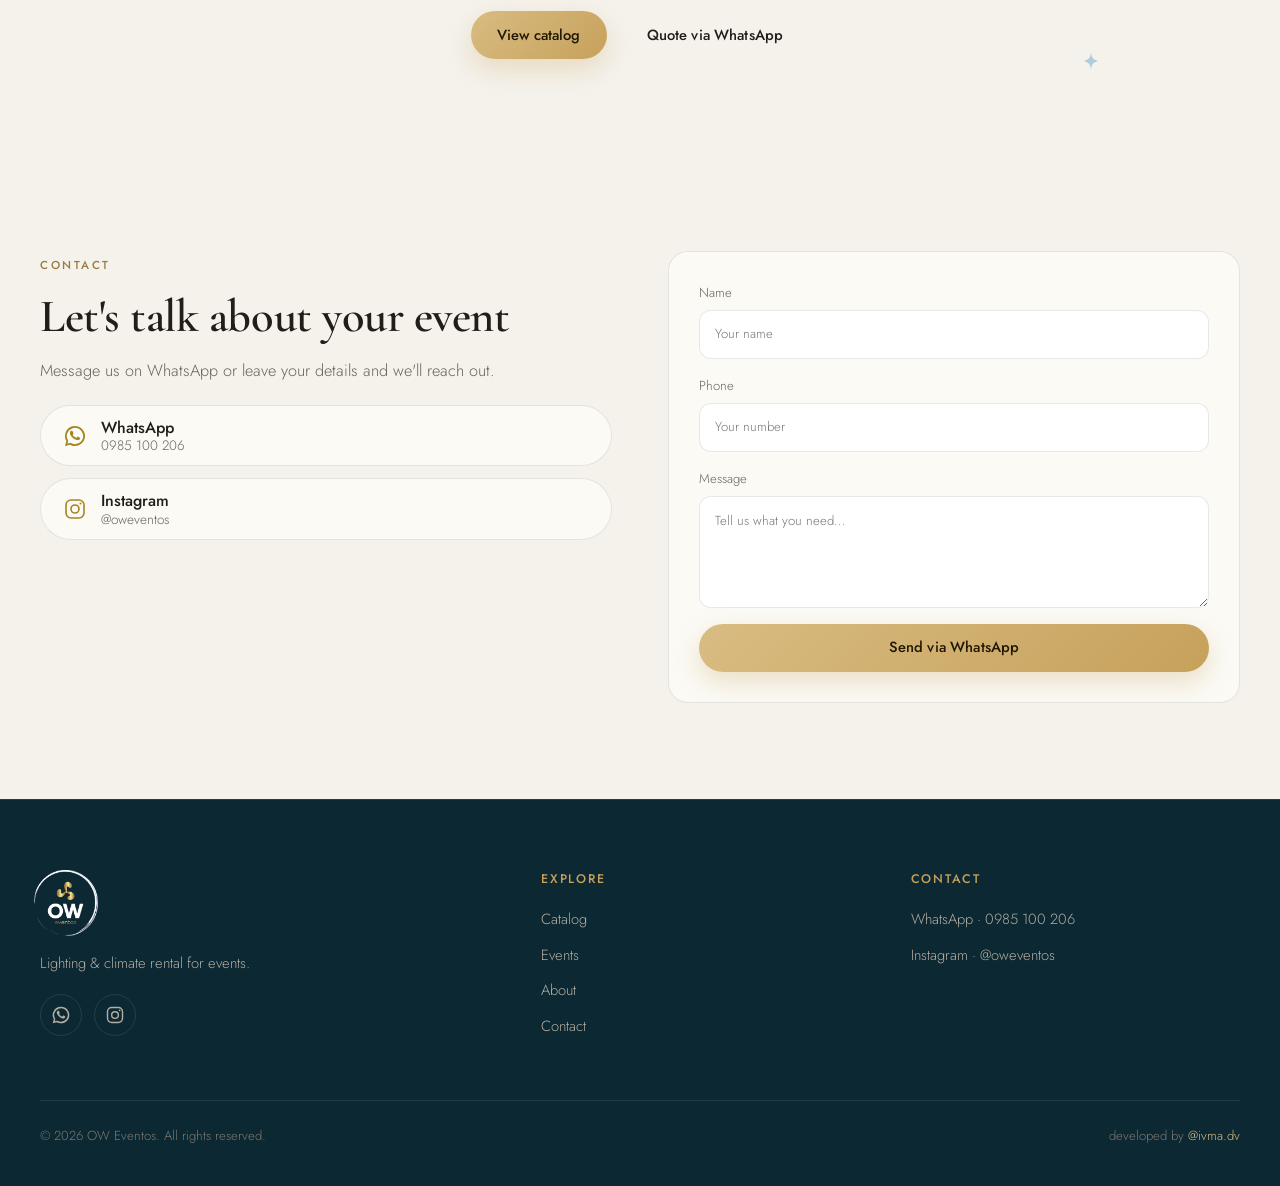
==== commit 4f000b1d: "Add Climatizador Nebulizador (misting fan) to climatizacion catalog" ====
--- a/index.html
+++ b/index.html
@@ -14,7 +14,7 @@
   <link href="https://fonts.googleapis.com/css2?family=Cormorant+Garamond:wght@500;600;700&family=Jost:wght@300;400;500;600&display=swap" rel="stylesheet" />
   <link rel="stylesheet" href="https://unpkg.com/leaflet@1.9.4/dist/leaflet.css" integrity="sha256-p4NxAoJBhIIN+hmNHrzRCf9tD/miZyoHS5obTRR9BMY=" crossorigin="" />
   <script defer src="https://unpkg.com/leaflet@1.9.4/dist/leaflet.js" integrity="sha256-20nQCchB9co0qIjJZRGuk2/Z9VM+kNiyxNV1lvTlZBo=" crossorigin=""></script>
-  <link rel="stylesheet" href="css/styles.css?v=20260906b" />
+  <link rel="stylesheet" href="css/styles.css?v=20260906c" />
 </head>
 <body data-page="home">
 
@@ -358,8 +358,8 @@
     <symbol id="waIcon" viewBox="0 0 24 24"><path fill="currentColor" d="M12 2a10 10 0 00-8.6 15.1L2 22l5.05-1.32A10 10 0 1012 2zm0 18.2c-1.5 0-2.98-.4-4.27-1.16l-.3-.18-2.99.78.8-2.92-.2-.31A8.2 8.2 0 1112 20.2z"/><path fill="currentColor" d="M9.5 7.2c-.18-.42-.37-.42-.55-.43h-.47c-.16 0-.43.06-.66.31-.22.25-.86.85-.86 2.06 0 1.22.88 2.39 1 2.56.13.16 1.72 2.76 4.25 3.76 2.1.83 2.53.66 2.98.62.46-.04 1.47-.6 1.68-1.18.2-.58.2-1.08.15-1.18-.06-.1-.22-.16-.46-.28-.24-.12-1.43-.7-1.65-.78-.22-.08-.38-.12-.55.12-.16.25-.63.79-.77.95-.14.16-.28.18-.52.06-.24-.12-1.02-.38-1.94-1.2-.72-.64-1.2-1.43-1.34-1.67-.14-.24-.02-.37.1-.49.11-.11.24-.28.37-.42.12-.14.16-.24.24-.4.08-.16.04-.3-.02-.42-.06-.12-.53-1.32-.74-1.8z"/></symbol>
   </svg>
 
-  <script src="js/i18n.js?v=20260906b"></script>
-  <script src="js/products.js?v=20260906b"></script>
-  <script src="js/app.js?v=20260906b"></script>
+  <script src="js/i18n.js?v=20260906c"></script>
+  <script src="js/products.js?v=20260906c"></script>
+  <script src="js/app.js?v=20260906c"></script>
 </body>
 </html>
